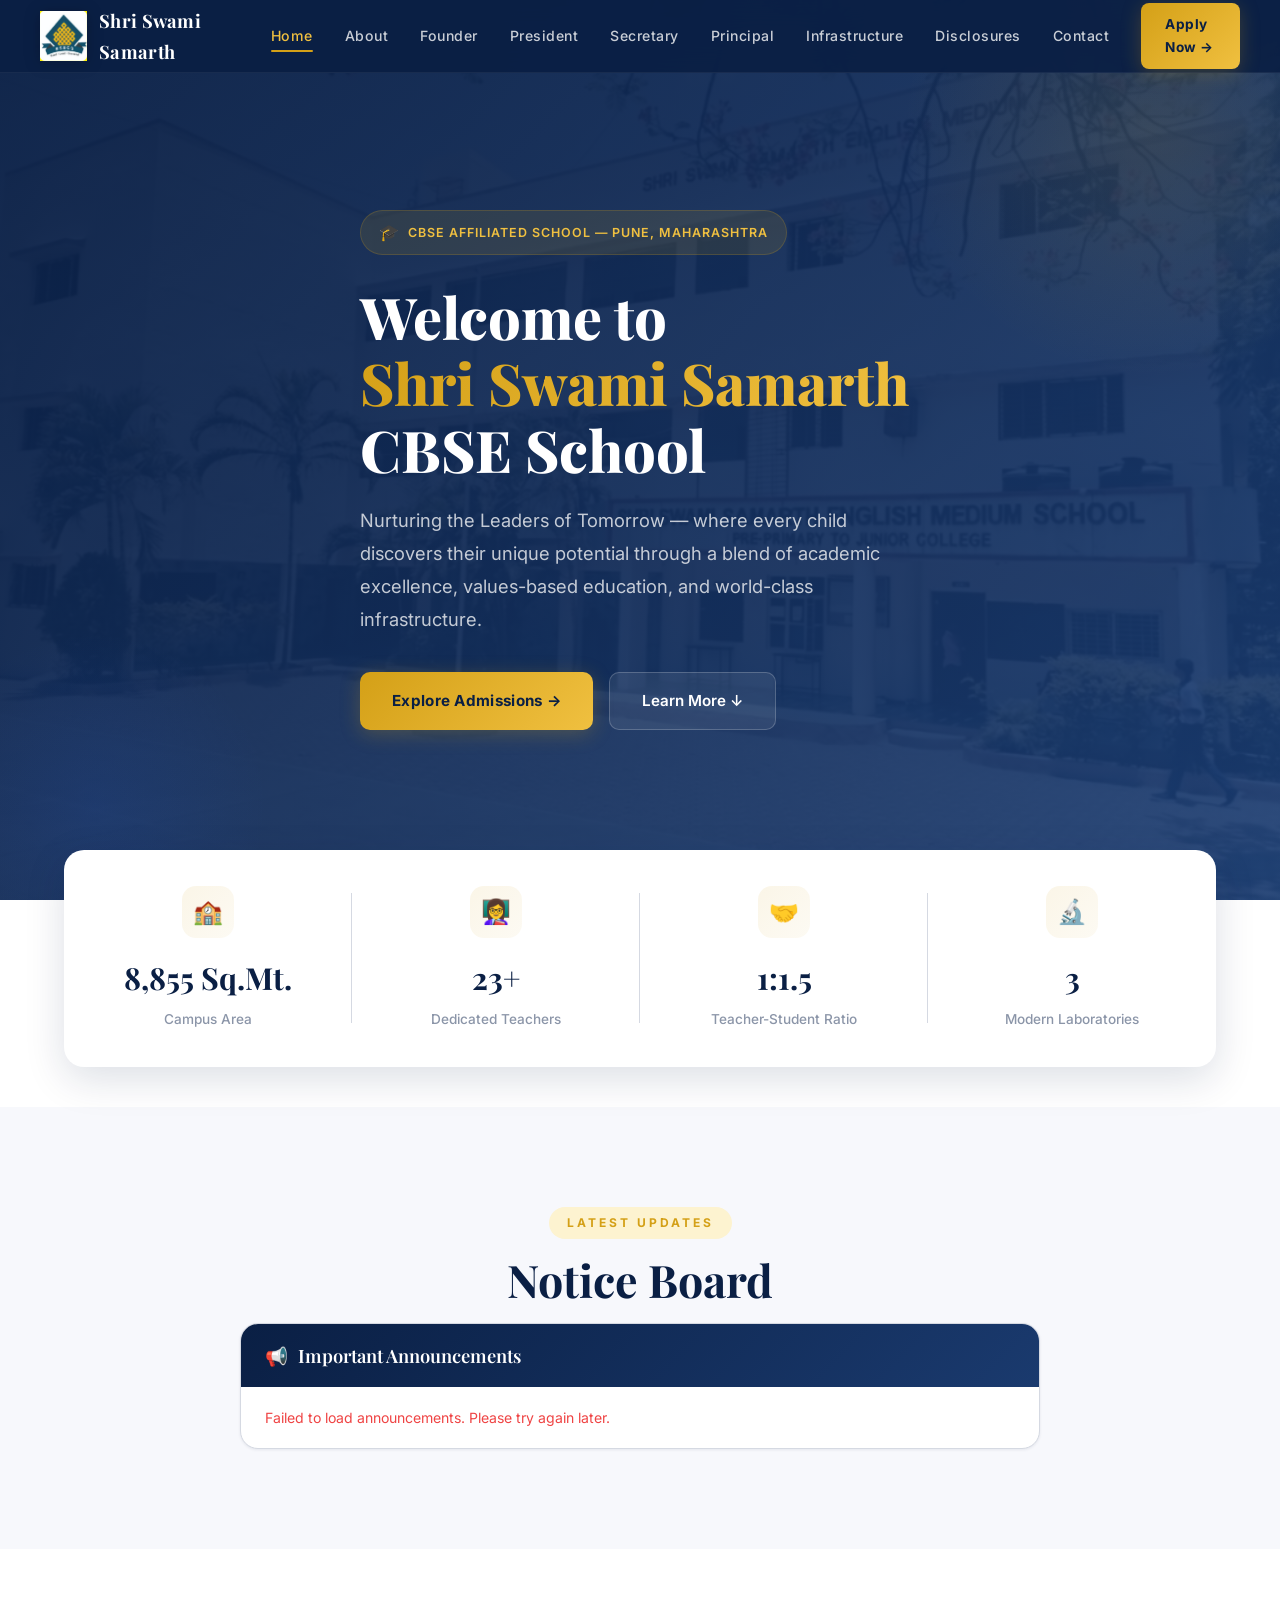
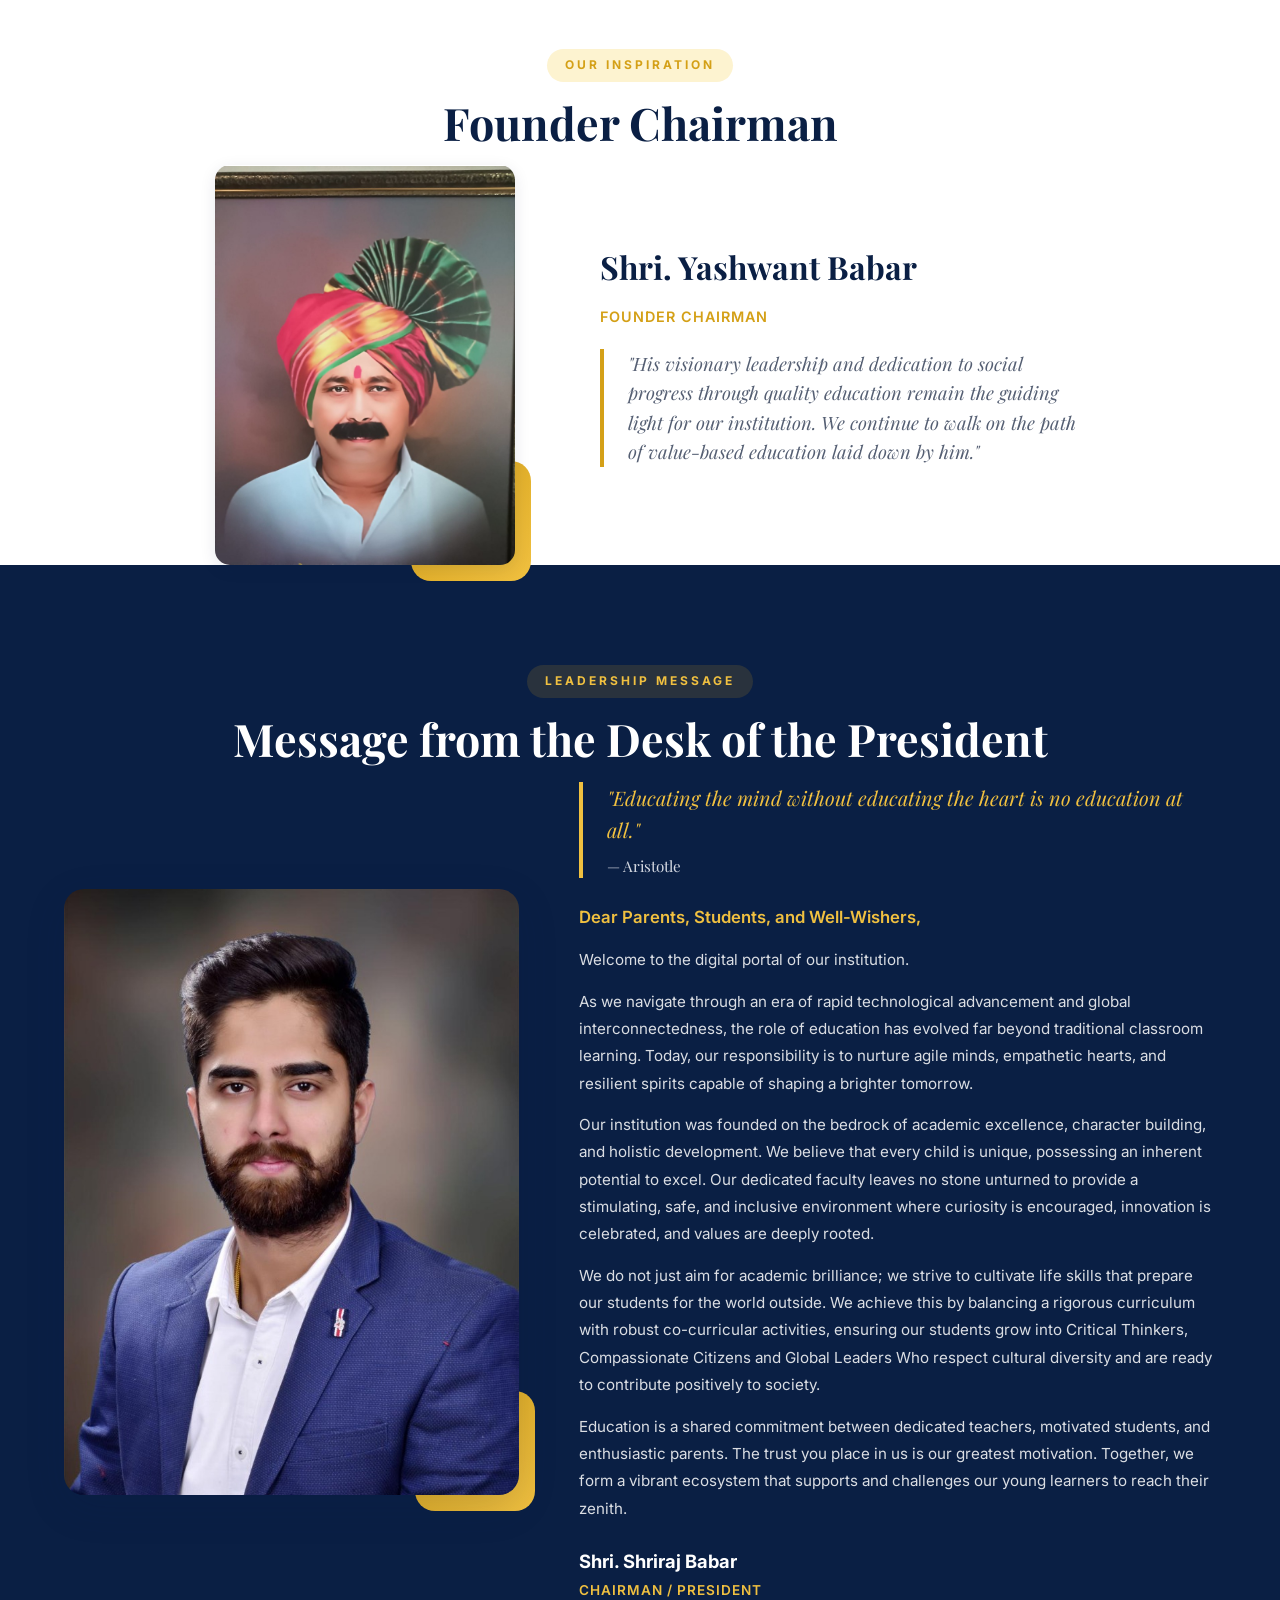
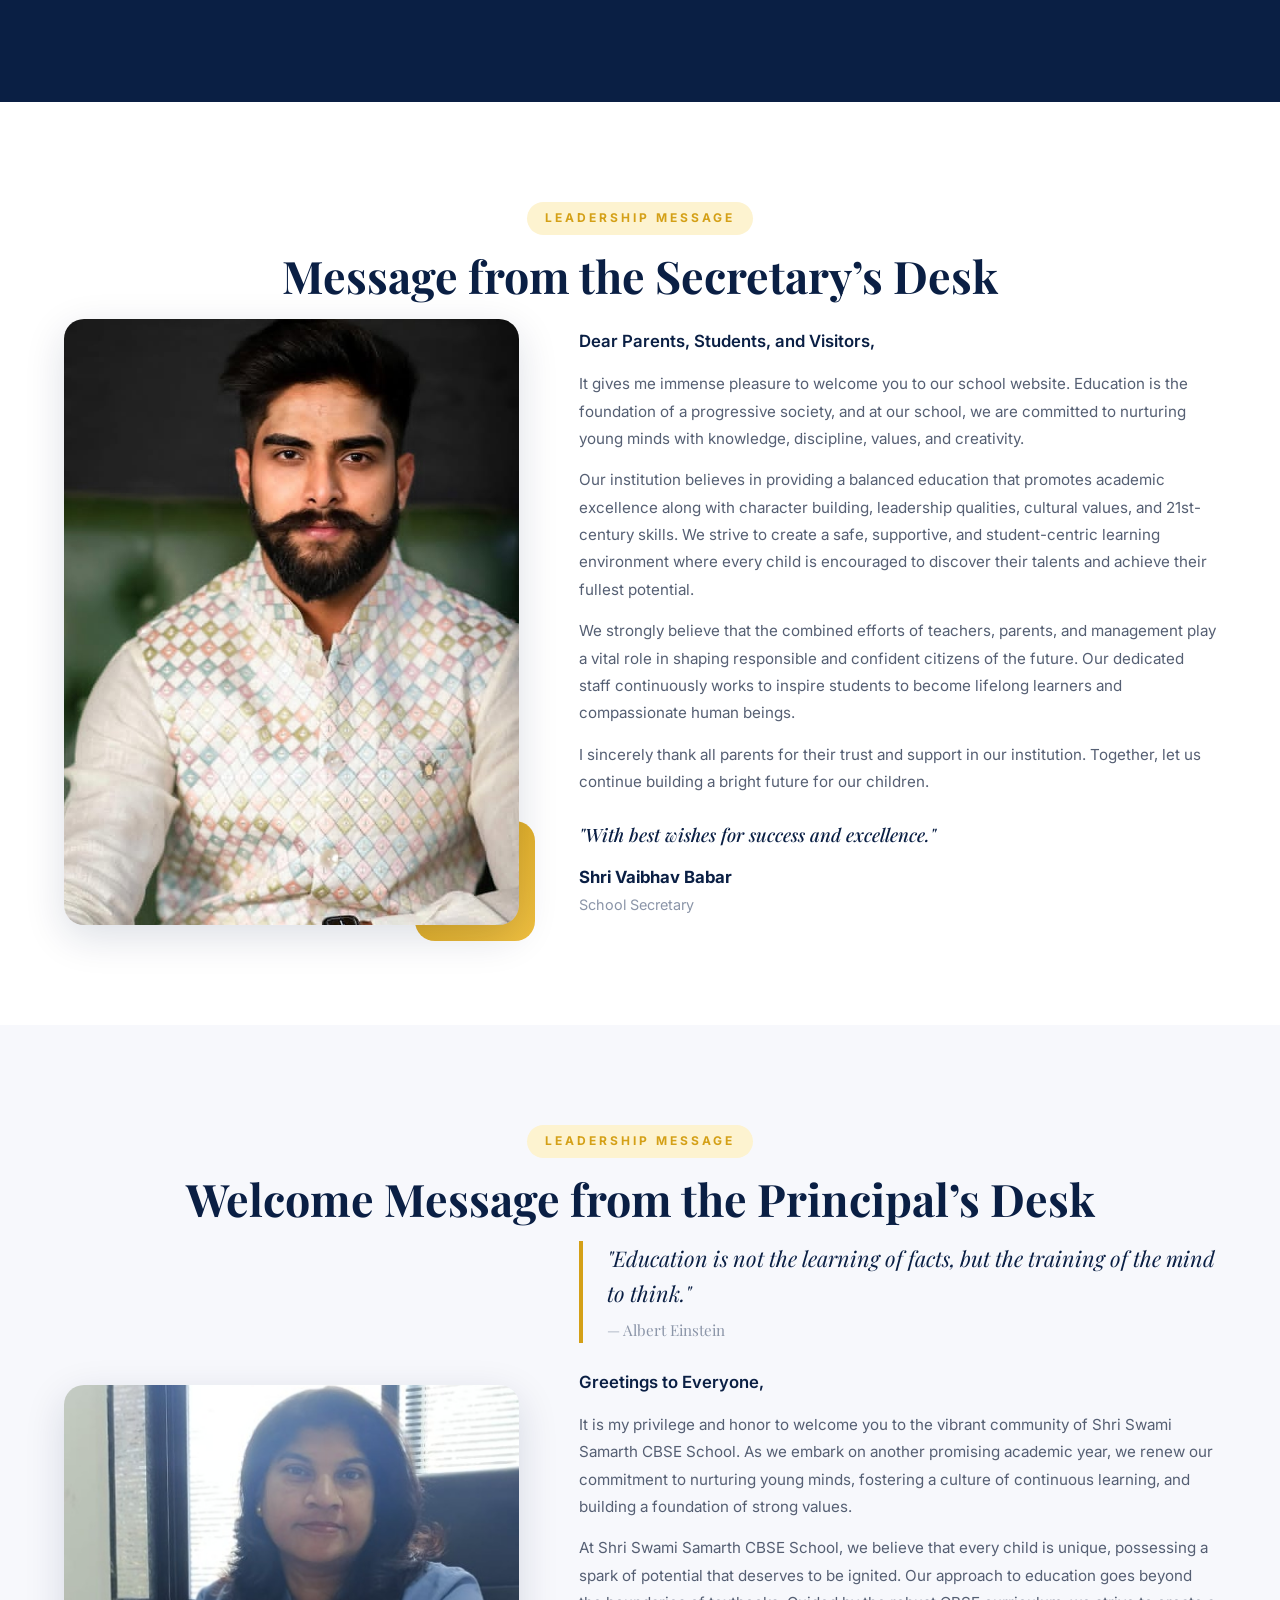
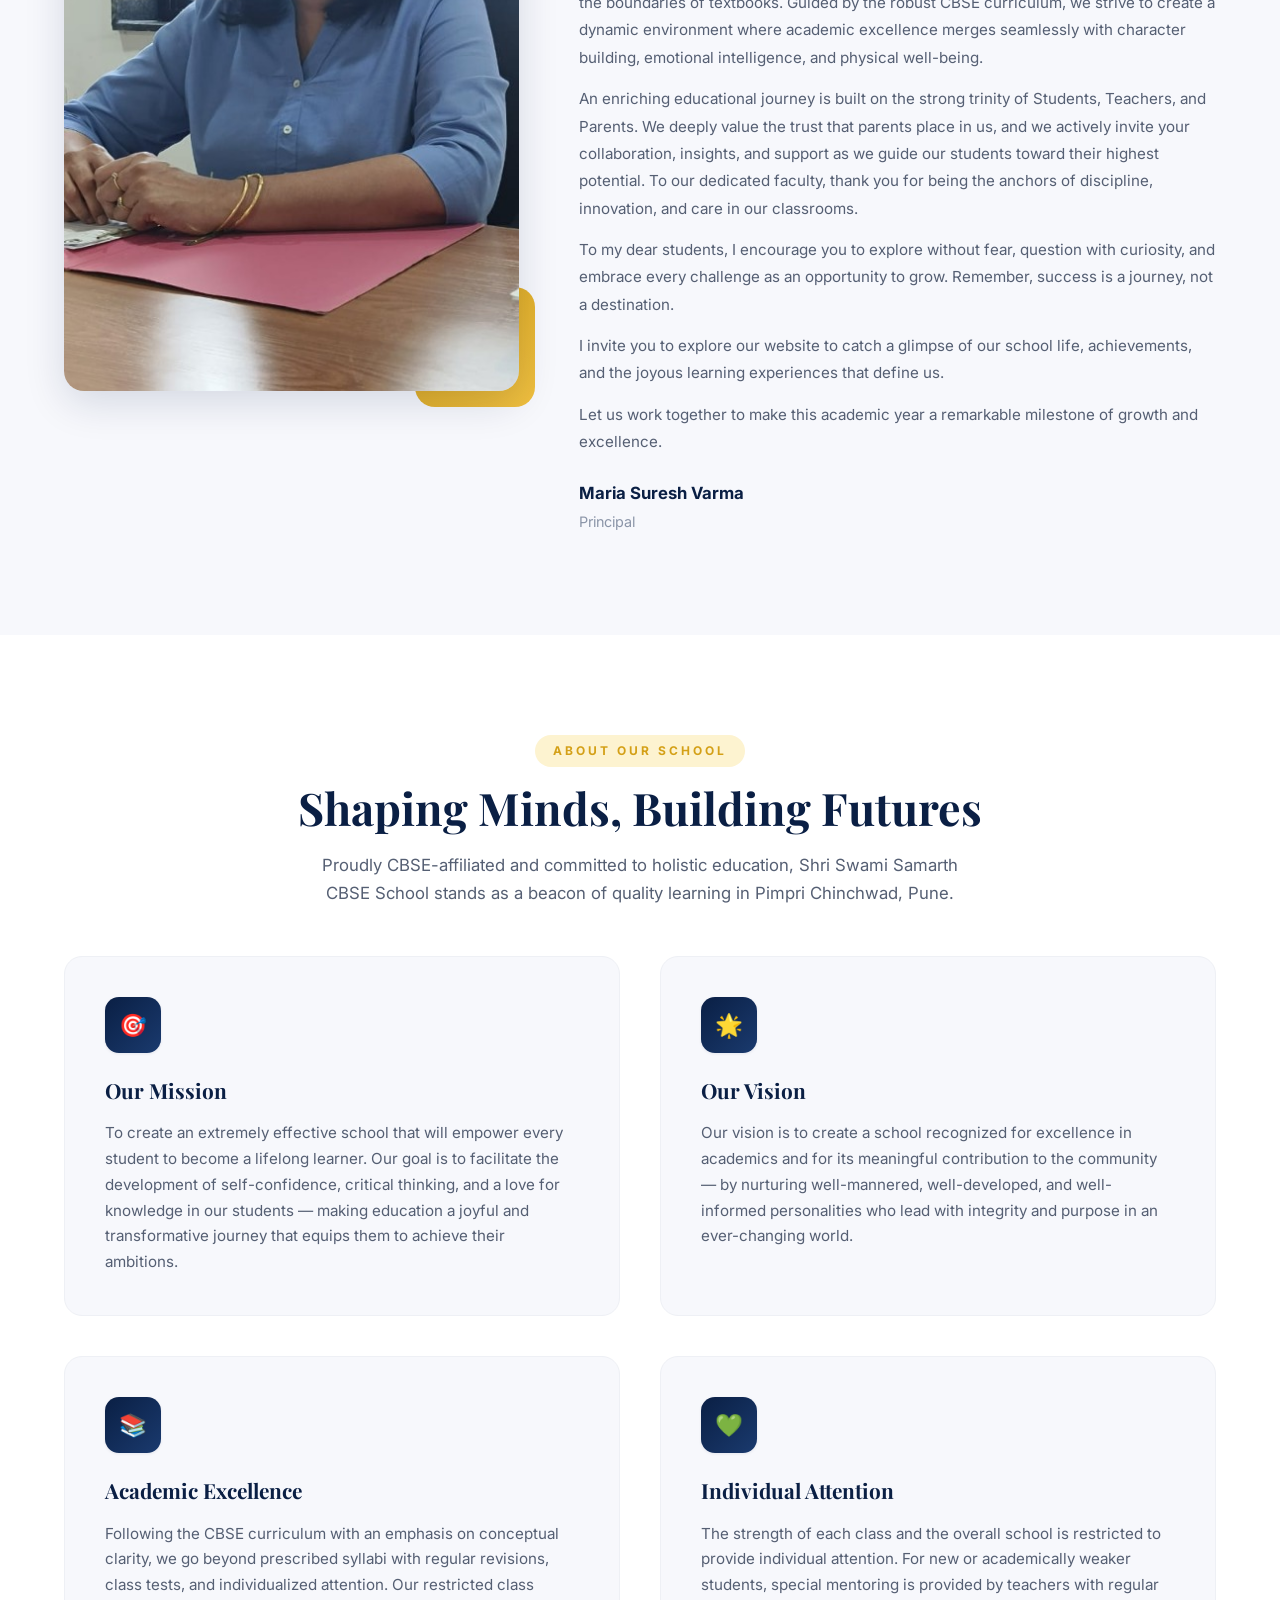
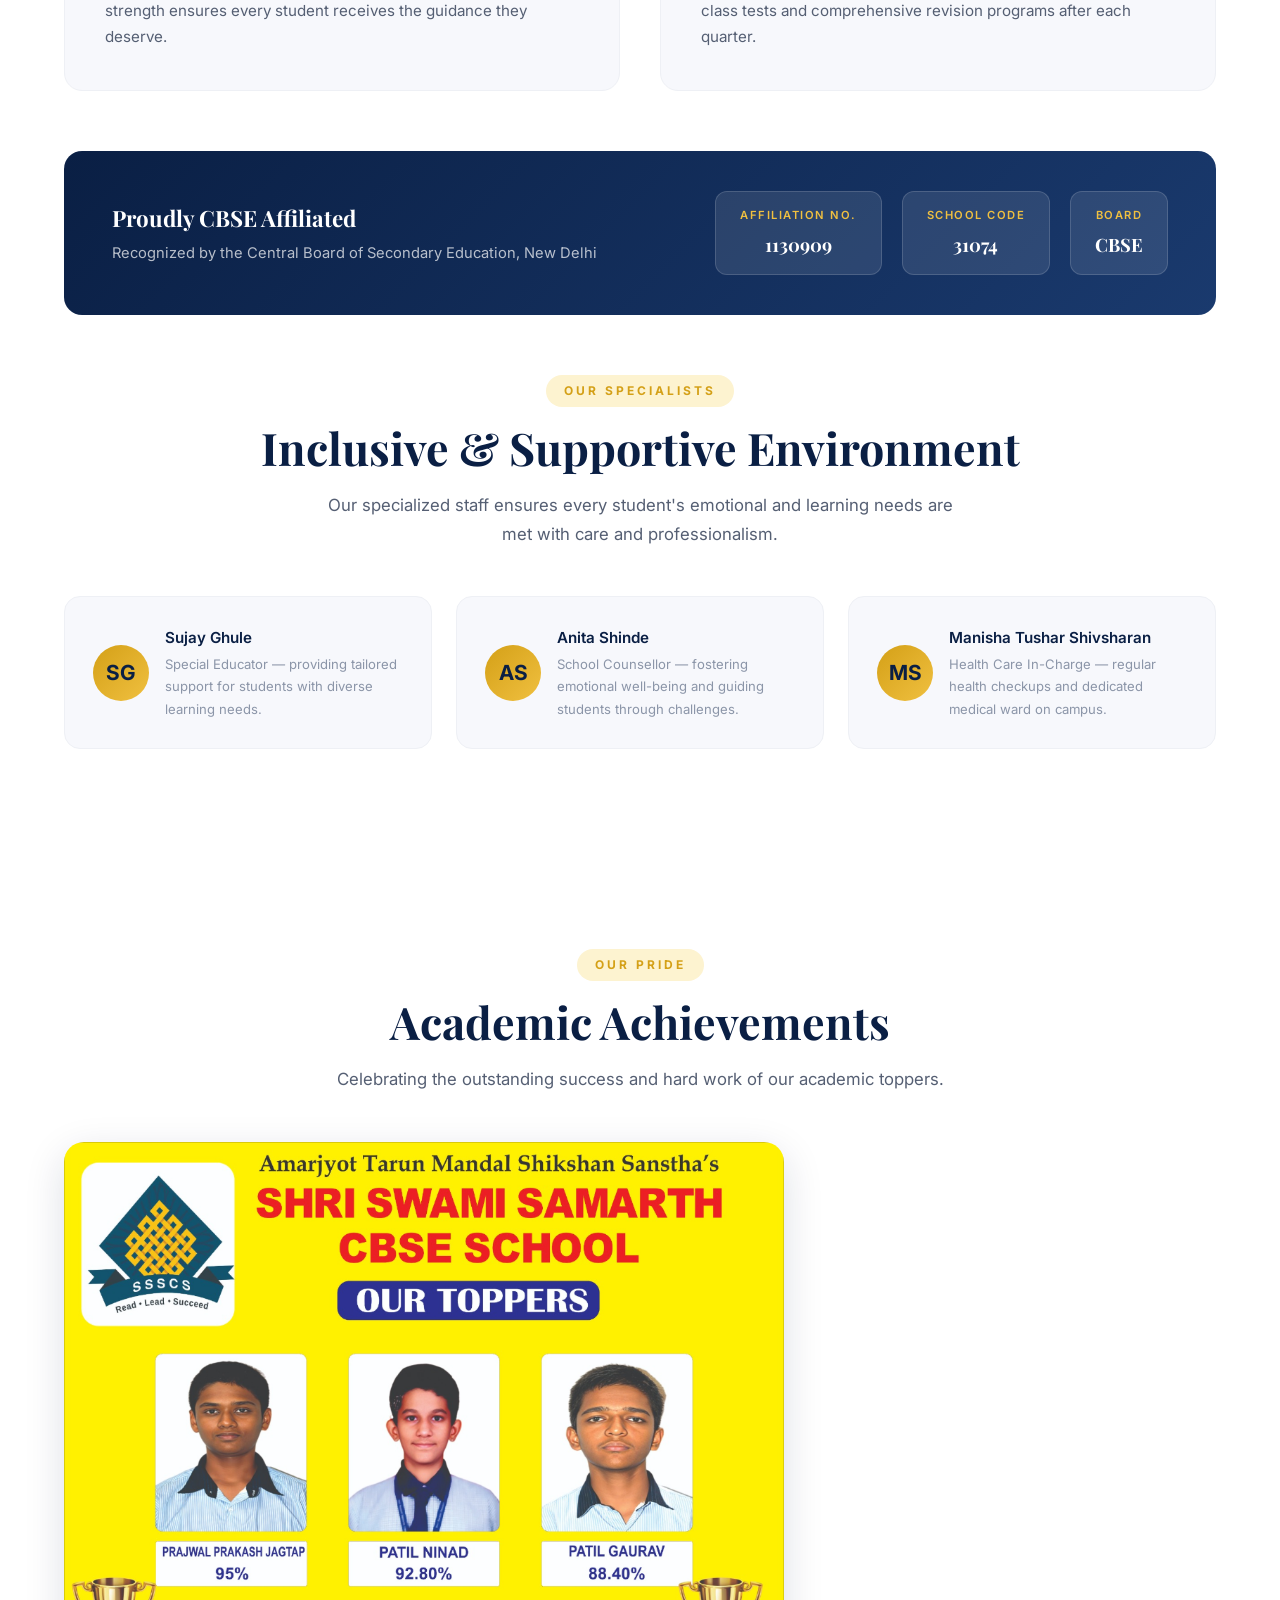
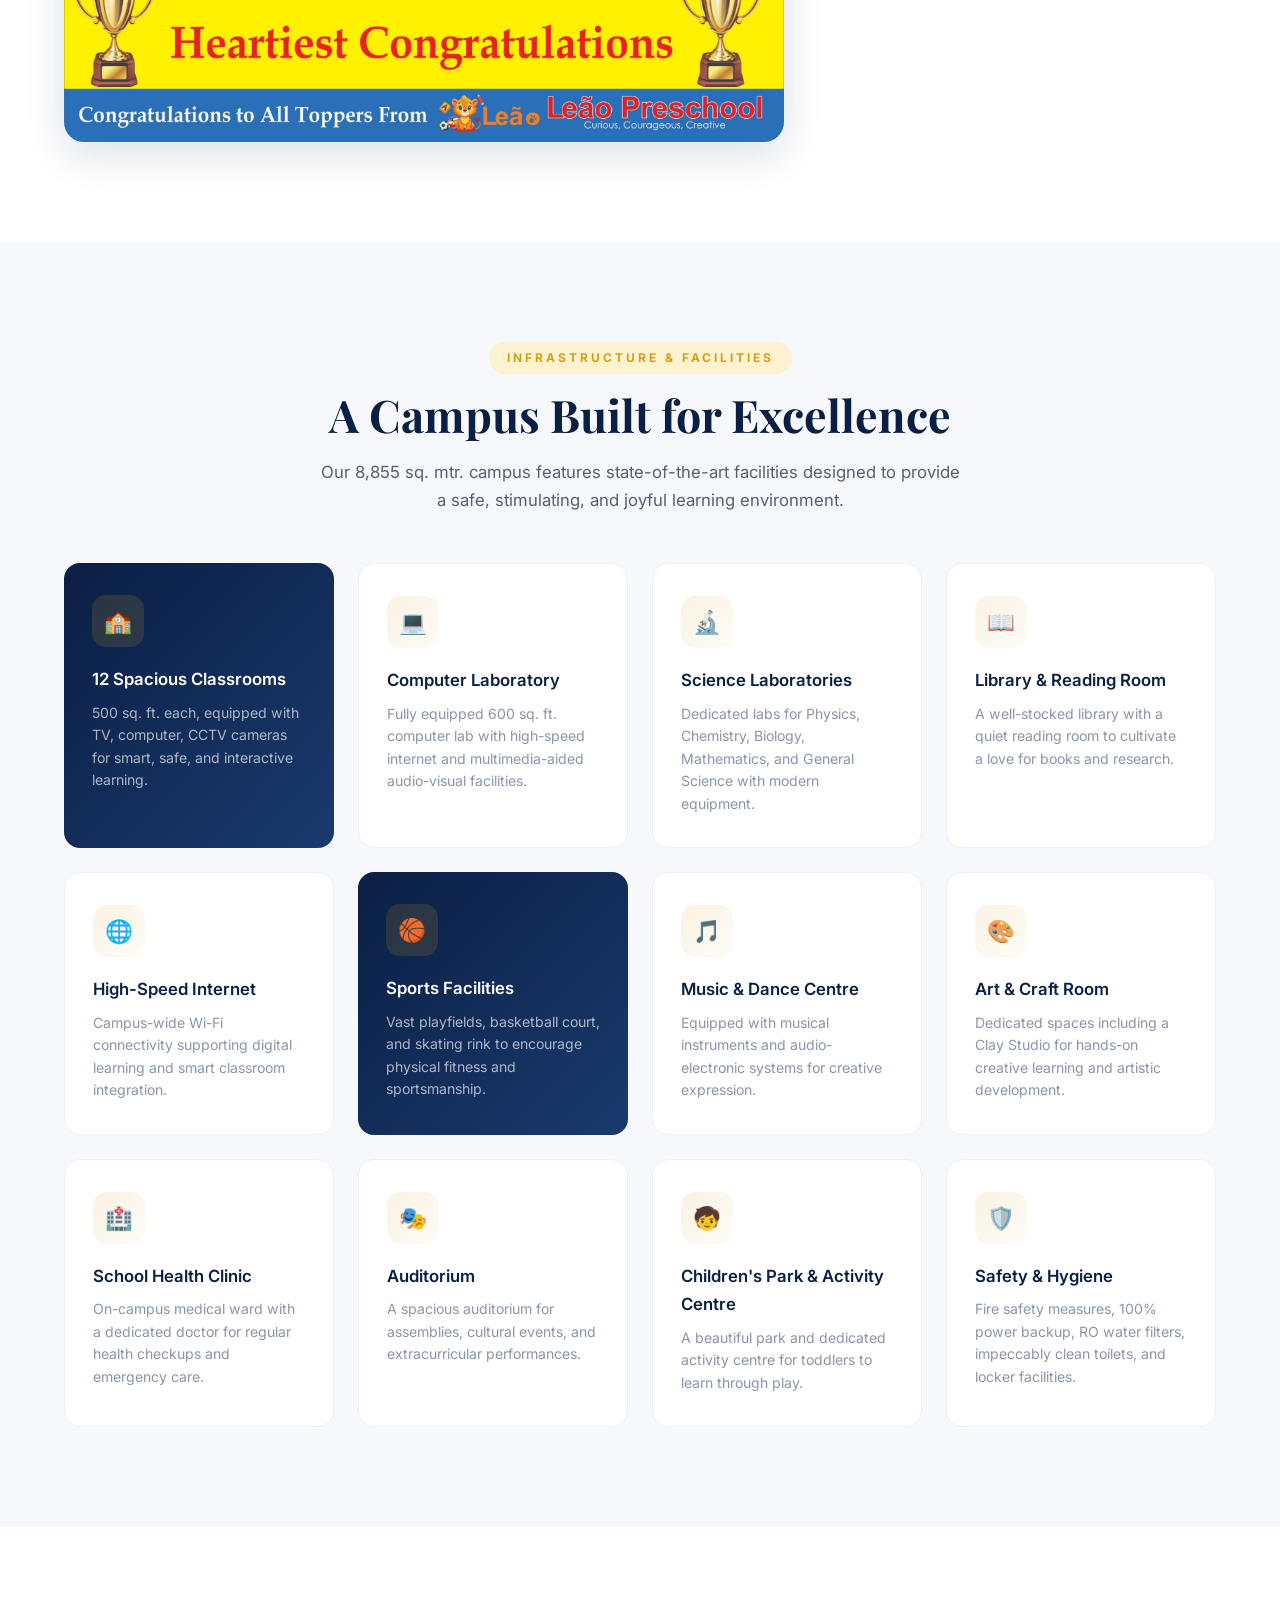
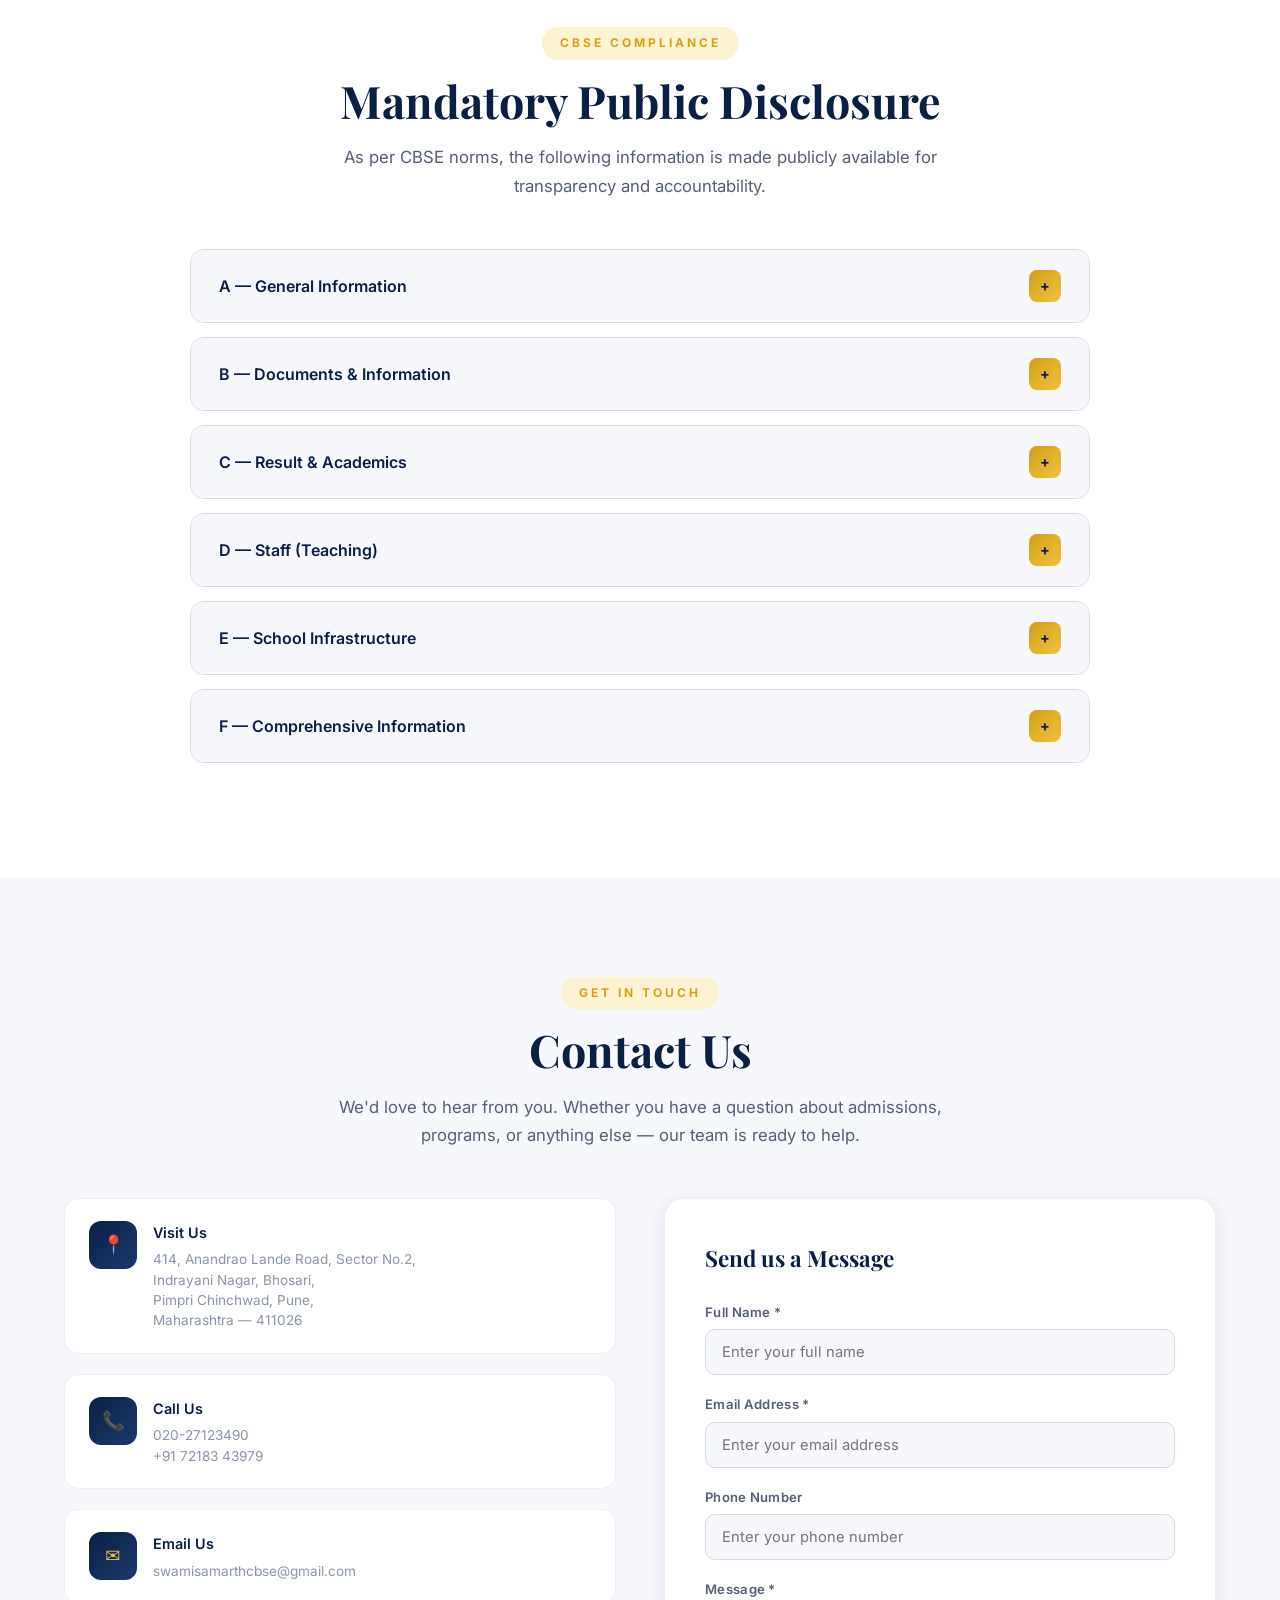
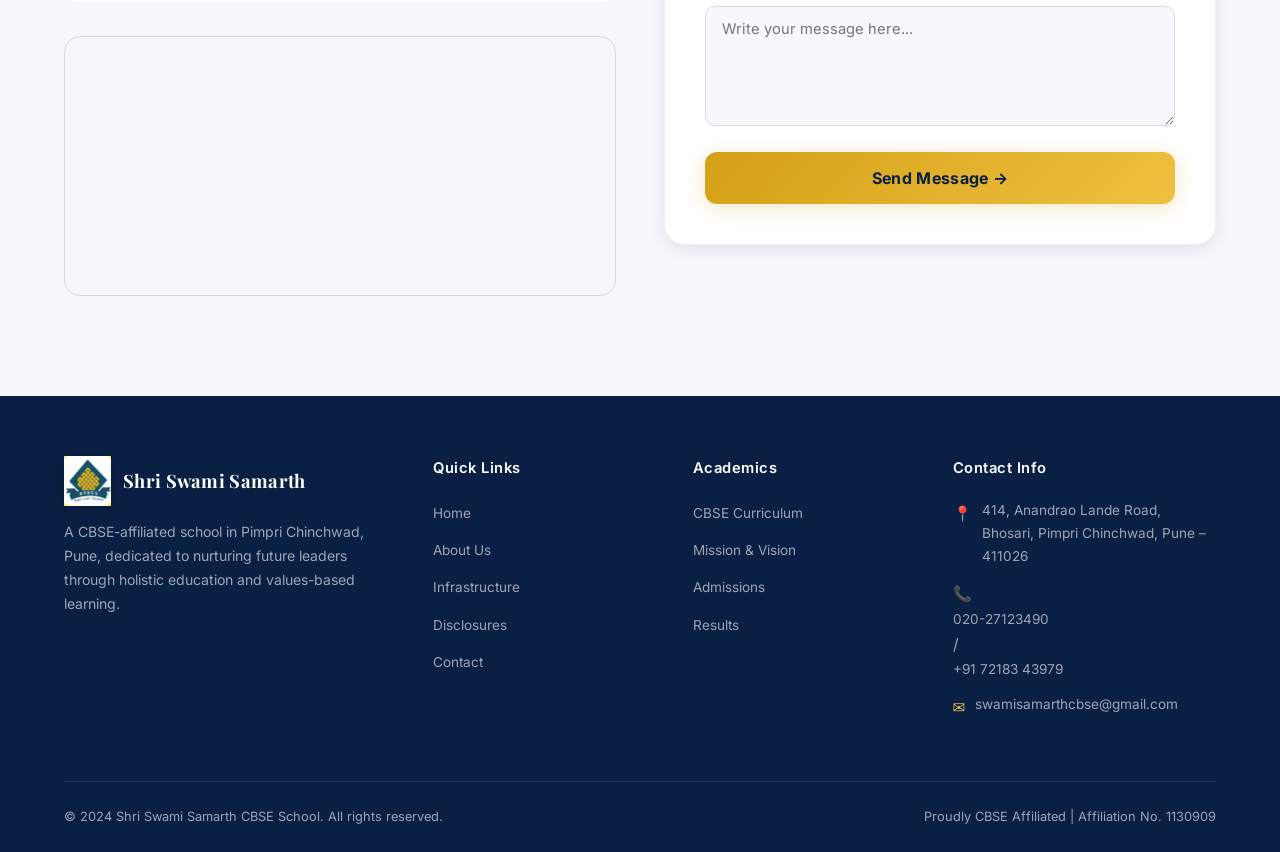
==== index.html @ 209a0c94 "Add School Secretary message with image of Shri Vaibhav Babar" ====
<!DOCTYPE html>
<html lang="en">

<head>
  <meta charset="UTF-8">
  <meta name="viewport" content="width=device-width, initial-scale=1.0">
  <title>Shri Swami Samarth CBSE School — Nurturing the Leaders of Tomorrow</title>
  <meta name="description"
    content="Shri Swami Samarth CBSE School, Bhosari, Pune — CBSE affiliated (1130909). A premier educational institution offering holistic learning with modern infrastructure, dedicated faculty, and a nurturing environment.">
  <link rel="stylesheet" href="styles.css">
  <link rel="icon"
    href="data:image/svg+xml,<svg xmlns='http://www.w3.org/2000/svg' viewBox='0 0 100 100'><text y='.9em' font-size='90'>🎓</text></svg>">
</head>

<body>

  <!-- ======================== NAVIGATION ======================== -->
  <nav class="navbar" id="navbar">
    <div class="nav-inner">
      <a href="#home" class="nav-logo">
        <img src="images/logo.png" alt="Shri Swami Samarth Logo" class="logo-img">
        <span>Shri Swami Samarth</span>
      </a>
      <div class="nav-links" id="navLinks">
        <a href="#home" class="active">Home</a>
        <a href="#about">About</a>
        <a href="#founder">Founder</a>
        <a href="#president">President</a>
        <a href="#secretary">Secretary</a>
        <a href="#principal">Principal</a>
        <a href="#infrastructure">Infrastructure</a>
        <a href="#disclosure">Disclosures</a>
        <a href="#contact">Contact</a>
        <a href="#contact" class="nav-cta">Apply Now →</a>
      </div>
      <div class="hamburger" id="hamburger">
        <span></span><span></span><span></span>
      </div>
    </div>
  </nav>

  <!-- ======================== HERO ======================== -->
  <section class="hero" id="home">
    <div class="hero-bg-image"></div>
    <div class="hero-overlay"></div>
    <div class="hero-shape-1"></div>
    <div class="hero-shape-2"></div>
    <div class="container hero-content">
      <div class="hero-badge">
        <span>🎓</span> CBSE Affiliated School — Pune, Maharashtra
      </div>
      <h1>
        Welcome to<br>
        <span class="highlight">Shri Swami Samarth</span><br>
        CBSE School
      </h1>
      <p>Nurturing the Leaders of Tomorrow — where every child discovers their unique potential through a blend of
        academic excellence, values-based education, and world-class infrastructure.</p>
      <div class="hero-btns">
        <a href="#contact" class="btn-primary">Explore Admissions →</a>
        <a href="#about" class="btn-outline">Learn More ↓</a>
      </div>
    </div>
  </section>

  <!-- ======================== STATS BAR ======================== -->
  <div class="stats-bar">
    <div class="container">
      <div class="stats-inner">
        <div class="stat-item">
          <div class="stat-icon">🏫</div>
          <div class="stat-number" data-count="8855" data-suffix=" Sq.Mt.">0</div>
          <div class="stat-label">Campus Area</div>
        </div>
        <div class="stat-item">
          <div class="stat-icon">👩‍🏫</div>
          <div class="stat-number" data-count="23" data-suffix="+">0</div>
          <div class="stat-label">Dedicated Teachers</div>
        </div>
        <div class="stat-item">
          <div class="stat-icon">🤝</div>
          <div class="stat-number" data-count="1" data-suffix=":1.5" data-prefix="">0</div>
          <div class="stat-label">Teacher-Student Ratio</div>
        </div>
        <div class="stat-item">
          <div class="stat-icon">🔬</div>
          <div class="stat-number" data-count="3" data-suffix="">0</div>
          <div class="stat-label">Modern Laboratories</div>
        </div>
      </div>
    </div>
  </div>

  <!-- ======================== ANNOUNCEMENTS ======================== -->
  <section class="announcements section-pad" id="announcements">
    <div class="container">
      <div class="text-center reveal">
        <span class="section-badge">Latest Updates</span>
        <h2 class="section-title">Notice Board</h2>
      </div>
      <div class="notice-board-container reveal">
        <div class="notice-board-header">
          <span class="pulse-icon">📢</span> Important Announcements
        </div>
        <div class="notice-board-body" id="notice-board-body">
          <div class="loading-notices">Fetching latest updates...</div>
          <!-- Notices will be injected here dynamically -->
        </div>
      </div>
    </div>
  </section>

  <!-- ======================== FOUNDER CHAIRMAN ======================== -->
  <section class="founder section-pad" id="founder" style="background: var(--white); padding-bottom: 0;">
    <div class="container">
      <div class="text-center reveal">
        <span class="section-badge">Our Inspiration</span>
        <h2 class="section-title">Founder Chairman</h2>
      </div>
      <div class="principal-grid" style="grid-template-columns: 1fr 1.4fr; align-items: center; max-width: 900px; margin: 0 auto;">
        <div class="principal-image-wrap reveal" style="max-width: 300px; margin: 0 auto;">
          <img src="images/founder.jpg" alt="Shri. Yashwant Babar, Founder Chairman" style="border-radius: 15px; box-shadow: var(--shadow-md); max-height: 400px; object-fit: contain;">
          <div class="principal-image-accent"></div>
        </div>
        <div class="principal-content reveal" style="text-align: left; display: flex; flex-direction: column; justify-content: center;">
          <h3 style="color: var(--navy); font-size: 2rem; font-family: var(--font-heading); margin-bottom: 10px;">Shri. Yashwant Babar</h3>
          <p style="color: var(--gold); font-weight: 600; text-transform: uppercase; font-size: 0.9rem; letter-spacing: 1px; margin-bottom: 20px;">Founder Chairman</p>
          <blockquote style="font-size: 1.15rem; color: var(--gray-600); border-left-color: var(--gold);">
            "His visionary leadership and dedication to social progress through quality education remain the guiding light for our institution. We continue to walk on the path of value-based education laid down by him."
          </blockquote>
        </div>
      </div>
    </div>
  </section>

  <!-- ======================== PRESIDENT'S MESSAGE ======================== -->
  <section class="president section-pad" id="president">
    <div class="container">
      <div class="text-center reveal">
        <span class="section-badge">Leadership Message</span>
        <h2 class="section-title">Message from the Desk of the President</h2>
      </div>
      <div class="principal-grid">
        <div class="principal-image-wrap reveal">
          <img src="images/chairman.jpg" alt="Shri. Shriraj Babar, President">
          <div class="principal-image-accent"></div>
        </div>
        <div class="president-content reveal">
          <blockquote>
            "Educating the mind without educating the heart is no education at all."
            <span>— Aristotle</span>
          </blockquote>
          <div class="president-text">
            <p class="salutation">Dear Parents, Students, and Well-Wishers,</p>
            <p>Welcome to the digital portal of our institution.</p>
            <p>As we navigate through an era of rapid technological advancement and global interconnectedness, the role of education has evolved far beyond traditional classroom learning. Today, our responsibility is to nurture agile minds, empathetic hearts, and resilient spirits capable of shaping a brighter tomorrow.</p>
            <p>Our institution was founded on the bedrock of academic excellence, character building, and holistic development. We believe that every child is unique, possessing an inherent potential to excel. Our dedicated faculty leaves no stone unturned to provide a stimulating, safe, and inclusive environment where curiosity is encouraged, innovation is celebrated, and values are deeply rooted.</p>
            <p>We do not just aim for academic brilliance; we strive to cultivate life skills that prepare our students for the world outside. We achieve this by balancing a rigorous curriculum with robust co-curricular activities, ensuring our students grow into Critical Thinkers, Compassionate Citizens and Global Leaders Who respect cultural diversity and are ready to contribute positively to society.</p>
            <p>Education is a shared commitment between dedicated teachers, motivated students, and enthusiastic parents. The trust you place in us is our greatest motivation. Together, we form a vibrant ecosystem that supports and challenges our young learners to reach their zenith.</p>
          </div>
          <p class="name">Shri. Shriraj Babar</p>
          <p class="title">Chairman / President</p>
        </div>
      </div>
    </div>
  </section>

  <!-- ======================== SECRETARY'S MESSAGE ======================== -->
  <section class="principal section-pad" id="secretary" style="background: var(--white);">
    <div class="container">
      <div class="text-center reveal">
        <span class="section-badge">Leadership Message</span>
        <h2 class="section-title">Message from the Secretary’s Desk</h2>
      </div>
      <div class="principal-grid">
        <div class="principal-image-wrap reveal">
          <img src="images/secretary.png" alt="Shri Vaibhav Babar, School Secretary">
          <div class="principal-image-accent"></div>
        </div>
        <div class="principal-content reveal">
          <div class="principal-text">
            <p class="salutation">Dear Parents, Students, and Visitors,</p>
            <p>It gives me immense pleasure to welcome you to our school website. Education is the foundation of a progressive society, and at our school, we are committed to nurturing young minds with knowledge, discipline, values, and creativity.</p>
            <p>Our institution believes in providing a balanced education that promotes academic excellence along with character building, leadership qualities, cultural values, and 21st-century skills. We strive to create a safe, supportive, and student-centric learning environment where every child is encouraged to discover their talents and achieve their fullest potential.</p>
            <p>We strongly believe that the combined efforts of teachers, parents, and management play a vital role in shaping responsible and confident citizens of the future. Our dedicated staff continuously works to inspire students to become lifelong learners and compassionate human beings.</p>
            <p>I sincerely thank all parents for their trust and support in our institution. Together, let us continue building a bright future for our children.</p>
          </div>
          <p style="font-family: var(--font-heading); font-size: 1.15rem; font-style: italic; color: var(--navy); margin-bottom: 12px; font-weight: 500;">"With best wishes for success and excellence."</p>
          <p class="name">Shri Vaibhav Babar</p>
          <p class="title">School Secretary</p>
        </div>
      </div>
    </div>
  </section>

  <!-- ======================== PRINCIPAL'S MESSAGE ======================== -->
  <section class="principal section-pad" id="principal">
    <div class="container">
      <div class="text-center reveal">
        <span class="section-badge">Leadership Message</span>
        <h2 class="section-title">Welcome Message from the Principal’s Desk</h2>
      </div>
      <div class="principal-grid">
        <div class="principal-image-wrap reveal">
          <img src="images/principal.jpg" alt="Maria Suresh Varma, Principal">
          <div class="principal-image-accent"></div>
        </div>
        <div class="principal-content reveal">
          <blockquote>
            "Education is not the learning of facts, but the training of the mind to think."
            <span>— Albert Einstein</span>
          </blockquote>
          <div class="principal-text">
            <p class="salutation">Greetings to Everyone,</p>
            <p>It is my privilege and honor to welcome you to the vibrant community of Shri Swami Samarth CBSE School. As we embark on another promising academic year, we renew our commitment to nurturing young minds, fostering a culture of continuous learning, and building a foundation of strong values.</p>
            <p>At Shri Swami Samarth CBSE School, we believe that every child is unique, possessing a spark of potential that deserves to be ignited. Our approach to education goes beyond the boundaries of textbooks. Guided by the robust CBSE curriculum, we strive to create a dynamic environment where academic excellence merges seamlessly with character building, emotional intelligence, and physical well-being.</p>
            <p>An enriching educational journey is built on the strong trinity of Students, Teachers, and Parents. We deeply value the trust that parents place in us, and we actively invite your collaboration, insights, and support as we guide our students toward their highest potential. To our dedicated faculty, thank you for being the anchors of discipline, innovation, and care in our classrooms.</p>
            <p>To my dear students, I encourage you to explore without fear, question with curiosity, and embrace every challenge as an opportunity to grow. Remember, success is a journey, not a destination.</p>
            <p>I invite you to explore our website to catch a glimpse of our school life, achievements, and the joyous learning experiences that define us.</p>
            <p>Let us work together to make this academic year a remarkable milestone of growth and excellence.</p>
          </div>
          <p class="name">Maria Suresh Varma</p>
          <p class="title">Principal</p>
        </div>
      </div>
    </div>
  </section>

  <!-- ======================== ABOUT / ACADEMICS ======================== -->
  <section class="about section-pad" id="about">
    <div class="container">
      <div class="text-center reveal">
        <span class="section-badge">About Our School</span>
        <h2 class="section-title">Shaping Minds, Building Futures</h2>
        <p class="section-subtitle">Proudly CBSE-affiliated and committed to holistic education, Shri Swami Samarth CBSE
          School stands as a beacon of quality learning in Pimpri Chinchwad, Pune.</p>
      </div>

      <!-- Mission / Vision Cards -->
      <div class="about-grid">
        <div class="about-card reveal">
          <div class="about-card-icon">🎯</div>
          <h3>Our Mission</h3>
          <p>To create an extremely effective school that will empower every student to become a lifelong learner. Our
            goal is to facilitate the development of self-confidence, critical thinking, and a love for knowledge in our
            students — making education a joyful and transformative journey that equips them to achieve their ambitions.
          </p>
        </div>
        <div class="about-card reveal">
          <div class="about-card-icon">🌟</div>
          <h3>Our Vision</h3>
          <p>Our vision is to create a school recognized for excellence in academics and for its meaningful contribution
            to the community — by nurturing well-mannered, well-developed, and well-informed personalities who lead with
            integrity and purpose in an ever-changing world.</p>
        </div>
        <div class="about-card reveal">
          <div class="about-card-icon">📚</div>
          <h3>Academic Excellence</h3>
          <p>Following the CBSE curriculum with an emphasis on conceptual clarity, we go beyond prescribed syllabi with
            regular revisions, class tests, and individualized attention. Our restricted class strength ensures every
            student receives the guidance they deserve.</p>
        </div>
        <div class="about-card reveal">
          <div class="about-card-icon">💚</div>
          <h3>Individual Attention</h3>
          <p>The strength of each class and the overall school is restricted to provide individual attention. For new or
            academically weaker students, special mentoring is provided by teachers with regular class tests and
            comprehensive revision programs after each quarter.</p>
        </div>
      </div>

      <!-- CBSE Affiliation Strip -->
      <div class="affiliation-strip reveal">
        <div>
          <h3>Proudly CBSE Affiliated</h3>
          <p>Recognized by the Central Board of Secondary Education, New Delhi</p>
        </div>
        <div class="affiliation-badges">
          <div class="aff-badge">
            <div class="label">Affiliation No.</div>
            <div class="value">1130909</div>
          </div>
          <div class="aff-badge">
            <div class="label">School Code</div>
            <div class="value">31074</div>
          </div>
          <div class="aff-badge">
            <div class="label">Board</div>
            <div class="value">CBSE</div>
          </div>
        </div>
      </div>

      <!-- Specialized Staff -->
      <div class="staff-section reveal">
        <div class="text-center">
          <span class="section-badge">Our Specialists</span>
          <h2 class="section-title">Inclusive & Supportive Environment</h2>
          <p class="section-subtitle">Our specialized staff ensures every student's emotional and learning needs are met
            with care and professionalism.</p>
        </div>
        <div class="staff-cards">
          <div class="staff-card">
            <div class="staff-avatar">SG</div>
            <div class="staff-info">
              <h4>Sujay Ghule</h4>
              <p>Special Educator — providing tailored support for students with diverse learning needs.</p>
            </div>
          </div>
          <div class="staff-card">
            <div class="staff-avatar">AS</div>
            <div class="staff-info">
              <h4>Anita Shinde</h4>
              <p>School Counsellor — fostering emotional well-being and guiding students through challenges.</p>
            </div>
          </div>
          <div class="staff-card">
            <div class="staff-avatar">MS</div>
            <div class="staff-info">
              <h4>Manisha Tushar Shivsharan</h4>
              <p>Health Care In-Charge — regular health checkups and dedicated medical ward on campus.</p>
            </div>
          </div>
        </div>
      </div>
    </div>
  </section>

  <!-- ======================== ACADEMIC ACHIEVEMENTS ======================== -->
  <section class="achievements section-pad" id="achievements">
    <div class="container">
      <div class="text-center reveal">
        <span class="section-badge">Our Pride</span>
        <h2 class="section-title">Academic Achievements</h2>
        <p class="section-subtitle">Celebrating the outstanding success and hard work of our academic toppers.</p>
      </div>
      <div class="achievements-image reveal text-center" style="margin-top: 30px;">
        <img src="images/toppers.png" alt="Our Toppers - Academic Achievements" style="max-width: 100%; max-height: 600px; border-radius: 20px; box-shadow: var(--shadow-lg);">
      </div>
    </div>
  </section>

  <!-- ======================== INFRASTRUCTURE ======================== -->
  <section class="infrastructure section-pad" id="infrastructure">
    <div class="container">
      <div class="text-center reveal">
        <span class="section-badge">Infrastructure & Facilities</span>
        <h2 class="section-title">A Campus Built for Excellence</h2>
        <p class="section-subtitle">Our 8,855 sq. mtr. campus features state-of-the-art facilities designed to provide a
          safe, stimulating, and joyful learning environment.</p>
      </div>
      <div class="facilities-grid">
        <div class="facility-card highlight-card reveal">
          <div class="facility-icon">🏫</div>
          <h3>12 Spacious Classrooms</h3>
          <p>500 sq. ft. each, equipped with TV, computer, CCTV cameras for smart, safe, and interactive learning.</p>
        </div>
        <div class="facility-card reveal">
          <div class="facility-icon">💻</div>
          <h3>Computer Laboratory</h3>
          <p>Fully equipped 600 sq. ft. computer lab with high-speed internet and multimedia-aided audio-visual
            facilities.</p>
        </div>
        <div class="facility-card reveal">
          <div class="facility-icon">🔬</div>
          <h3>Science Laboratories</h3>
          <p>Dedicated labs for Physics, Chemistry, Biology, Mathematics, and General Science with modern equipment.</p>
        </div>
        <div class="facility-card reveal">
          <div class="facility-icon">📖</div>
          <h3>Library & Reading Room</h3>
          <p>A well-stocked library with a quiet reading room to cultivate a love for books and research.</p>
        </div>
        <div class="facility-card reveal">
          <div class="facility-icon">🌐</div>
          <h3>High-Speed Internet</h3>
          <p>Campus-wide Wi-Fi connectivity supporting digital learning and smart classroom integration.</p>
        </div>
        <div class="facility-card highlight-card reveal">
          <div class="facility-icon">🏀</div>
          <h3>Sports Facilities</h3>
          <p>Vast playfields, basketball court, and skating rink to encourage physical fitness and sportsmanship.</p>
        </div>
        <div class="facility-card reveal">
          <div class="facility-icon">🎵</div>
          <h3>Music & Dance Centre</h3>
          <p>Equipped with musical instruments and audio-electronic systems for creative expression.</p>
        </div>
        <div class="facility-card reveal">
          <div class="facility-icon">🎨</div>
          <h3>Art & Craft Room</h3>
          <p>Dedicated spaces including a Clay Studio for hands-on creative learning and artistic development.</p>
        </div>
        <div class="facility-card reveal">
          <div class="facility-icon">🏥</div>
          <h3>School Health Clinic</h3>
          <p>On-campus medical ward with a dedicated doctor for regular health checkups and emergency care.</p>
        </div>
        <div class="facility-card reveal">
          <div class="facility-icon">🎭</div>
          <h3>Auditorium</h3>
          <p>A spacious auditorium for assemblies, cultural events, and extracurricular performances.</p>
        </div>
        <div class="facility-card reveal">
          <div class="facility-icon">🧒</div>
          <h3>Children's Park & Activity Centre</h3>
          <p>A beautiful park and dedicated activity centre for toddlers to learn through play.</p>
        </div>
        <div class="facility-card reveal">
          <div class="facility-icon">🛡️</div>
          <h3>Safety & Hygiene</h3>
          <p>Fire safety measures, 100% power backup, RO water filters, impeccably clean toilets, and locker facilities.
          </p>
        </div>
      </div>
    </div>
  </section>

  <!-- ======================== MANDATORY PUBLIC DISCLOSURE ======================== -->
  <section class="disclosure section-pad" id="disclosure">
    <div class="container">
      <div class="text-center reveal">
        <span class="section-badge">CBSE Compliance</span>
        <h2 class="section-title">Mandatory Public Disclosure</h2>
        <p class="section-subtitle">As per CBSE norms, the following information is made publicly available for
          transparency and accountability.</p>
      </div>
      <div class="accordion reveal">

        <!-- A: General Information -->
        <div class="accordion-item">
          <button class="accordion-header">
            <span>A — General Information</span>
            <span class="icon">+</span>
          </button>
          <div class="accordion-body">
            <div class="accordion-body-inner">
              <table class="disclosure-table">
                <thead>
                  <tr>
                    <th>Particular</th>
                    <th>Details</th>
                  </tr>
                </thead>
                <tbody>
                  <tr>
                    <td>Name of School</td>
                    <td>Shri Swami Samarth CBSE School</td>
                  </tr>
                  <tr>
                    <td>Affiliation No.</td>
                    <td>1130909</td>
                  </tr>
                  <tr>
                    <td>School Code</td>
                    <td>31074</td>
                  </tr>
                  <tr>
                    <td>Address</td>
                    <td>414, Anandrao Lande Road, Sector No.2, Indrayani Nagar, Bhosari, Pimpri Chinchwad, Pune,
                      Maharashtra – 411026</td>
                  </tr>
                  <tr>
                    <td>Principal</td>
                    <td>Maria Suresh Varma (B.Com, B.Ed, M.A(Education), TTC. ECE, PGDSLM)</td>
                  </tr>
                  <tr>
                    <td>Phone</td>
                    <td>020-27123490 / +91 72183 43979</td>
                  </tr>
                  <tr>
                    <td>Email</td>
                    <td>swamisamarthcbse@gmail.com</td>
                  </tr>
                </tbody>
              </table>
            </div>
          </div>
        </div>

        <!-- B: Documents & Information -->
        <div class="accordion-item">
          <button class="accordion-header">
            <span>B — Documents & Information</span>
            <span class="icon">+</span>
          </button>
          <div class="accordion-body">
            <div class="accordion-body-inner">
              <table class="disclosure-table">
                <thead>
                  <tr>
                    <th style="width: 80px;">SL No.</th>
                    <th>DOCUMENTS/INFORMATION</th>
                    <th>UPLOADED DOCUMENTS</th>
                  </tr>
                </thead>
                <tbody>
                  <tr>
                    <td>1</td>
                    <td>COPIES OF AFFILIATION / UPGRADATION LETTER AND RECENT EXTENSION OF AFFILIATION, IFANY</td>
                    <td><a href="documents/affiliation.pdf" target="_blank" class="doc-link"><span style="color: red; font-weight: bold; margin-right: 5px;">PDF</span> Click Here</a></td>
                  </tr>
                  <tr>
                    <td>2</td>
                    <td>COPIES OF SOCIETIES / TRUST / COMPANY REGISTRATION / RENEWAL CERTIFICATE, AS APPLICABLE</td>
                    <td><a href="documents/certificate of registration.pdf" target="_blank" class="doc-link"><span style="color: red; font-weight: bold; margin-right: 5px;">PDF</span> Click Here</a></td>
                  </tr>
                  <tr>
                    <td>3</td>
                    <td>COPY OF NO OBJECTION CERTIFICATE (NOC) ISSUED, IF APPLICABLE, BY THE STATE GOVT./UT</td>
                    <td><a href="documents/noc.pdf" target="_blank" class="doc-link"><span style="color: red; font-weight: bold; margin-right: 5px;">PDF</span> Click Here</a></td>
                  </tr>
                  <tr>
                    <td>4</td>
                    <td>COPIES OF RECOGNITION CERTIFICATE UNDER RTE ACT, 2009, AND IT'S RENEWAL IF APPLICABLE</td>
                    <td><a href="documents/school recognition.pdf" target="_blank" class="doc-link"><span style="color: red; font-weight: bold; margin-right: 5px;">PDF</span> Click Here</a></td>
                  </tr>
                  <tr>
                    <td>5</td>
                    <td>COPY OF VALID BUILDING SAFETY CERTIFICATE AS PER THE NATIONAL BUILDING CODE</td>
                    <td><a href="documents/building safety certificate.pdf" target="_blank" class="doc-link"><span style="color: red; font-weight: bold; margin-right: 5px;">PDF</span> Click Here</a></td>
                  </tr>
                  <tr>
                    <td>6</td>
                    <td>COPY OF VALID FIRE SAFETY CERTIFICATE ISSUED BY THE COMPETENT AUTHORITY</td>
                    <td><a href="documents/fire safety certificate.pdf" target="_blank" class="doc-link"><span style="color: red; font-weight: bold; margin-right: 5px;">PDF</span> Click Here</a></td>
                  </tr>
                  <tr>
                    <td>7</td>
                    <td>COPY OF THE DEO CERTIFICATE SUBMITTED BY THE SCHOOL FOR AFFILIATION / UPGRADATION/ EXTENSION OF AFFILIATION OR SELF CERTIFICATION BY SCHOOL</td>
                    <td><a href="documents/deo certificate.pdf" target="_blank" class="doc-link"><span style="color: red; font-weight: bold; margin-right: 5px;">PDF</span> Click Here</a></td>
                  </tr>
                  <tr>
                    <td>8</td>
                    <td>COPIES OF VALID WATER, HEALTH AND SANITATION CERTIFICATES</td>
                    <td><a href="documents/water health and sanitization certificate.pdf" target="_blank" class="doc-link"><span style="color: red; font-weight: bold; margin-right: 5px;">PDF</span> Click Here</a></td>
                  </tr>
                </tbody>
              </table>
              <p class="disclosure-note">
                Note: All documents are self-attested by Chairman / Manager / Secretary and Principal as per CBSE
                guidelines.
              </p>
            </div>
          </div>
        </div>

        <!-- C: Result & Academics -->
        <div class="accordion-item">
          <button class="accordion-header">
            <span>C — Result & Academics</span>
            <span class="icon">+</span>
          </button>
          <div class="accordion-body">
            <div class="accordion-body-inner">
              <table class="disclosure-table">
                <thead>
                  <tr>
                    <th style="width: 80px;">SL No.</th>
                    <th>DOCUMENTS/INFORMATION</th>
                    <th>UPLOADED DOCUMENTS</th>
                  </tr>
                </thead>
                <tbody>
                  <tr>
                    <td>1</td>
                    <td>FEE STRUCTURE OF THE SCHOOL</td>
                    <td><a href="documents/fee structure.pdf" target="_blank" class="doc-link"><span style="color: red; font-weight: bold; margin-right: 5px;">PDF</span> Click Here</a></td>
                  </tr>
                  <tr>
                    <td>2</td>
                    <td>ANNUAL ACADEMIC CALENDER</td>
                    <td><a href="documents/annual calendar.pdf" target="_blank" class="doc-link"><span style="color: red; font-weight: bold; margin-right: 5px;">PDF</span> Click Here</a></td>
                  </tr>
                  <tr>
                    <td>3</td>
                    <td>LIST OF SCHOOL MANAGEMENT COMMITTEE (SMC)</td>
                    <td><a href="documents/School management comittee.pdf" target="_blank" class="doc-link"><span style="color: red; font-weight: bold; margin-right: 5px;">PDF</span> Click Here</a></td>
                  </tr>
                  <tr>
                    <td>4</td>
                    <td>LIST OF PARENTS TEACHERS ASSOCIATION (PTA) MEMBERS</td>
                    <td><a href="documents/List of parents teachers association comittee.pdf" target="_blank" class="doc-link"><span style="color: red; font-weight: bold; margin-right: 5px;">PDF</span> Click Here</a></td>
                  </tr>
                  <tr>
                    <td>5</td>
                    <td>LAST THREE-YEAR RESULT OF THE BOARD EXAMINATION AS PER APPLICABILITY</td>
                    <td><a href="documents/last 3 year board exam result.pdf" target="_blank" class="doc-link"><span style="color: red; font-weight: bold; margin-right: 5px;">PDF</span> Click Here</a></td>
                  </tr>
                </tbody>
              </table>

              <h4 style="margin-top: 30px; margin-bottom: 15px; font-weight: 600; font-size: 1.1rem; text-transform: uppercase;">RESULT CLASS: X</h4>
              <table class="disclosure-table">
                <thead>
                  <tr>
                    <th style="width: 80px;">SL No.</th>
                    <th>YEAR</th>
                    <th class="text-center">NO. OF REGISTERED STUDENTS</th>
                    <th class="text-center">NO. OF STUDENTS PASSED</th>
                    <th class="text-center">PASS PERCENTAGE</th>
                    <th>REMARKS</th>
                  </tr>
                </thead>
                <tbody>
                  <tr>
                    <td>1</td>
                    <td>2024</td>
                    <td class="text-center">20, 01(ABSENT)</td>
                    <td class="text-center">19</td>
                    <td class="text-center">100%</td>
                    <td>NA</td>
                  </tr>
                  <tr>
                    <td>2</td>
                    <td>2025</td>
                    <td class="text-center">30</td>
                    <td class="text-center">26</td>
                    <td class="text-center">86.66%</td>
                    <td>NA</td>
                  </tr>
                  <tr>
                    <td>3</td>
                    <td>2026</td>
                    <td class="text-center">26</td>
                    <td class="text-center">25</td>
                    <td class="text-center">96.15%</td>
                    <td>NA</td>
                  </tr>
                </tbody>
              </table>
            </div>
          </div>
        </div>

        <!-- D: Staff (Teaching) -->
        <div class="accordion-item">
          <button class="accordion-header">
            <span>D — Staff (Teaching)</span>
            <span class="icon">+</span>
          </button>
          <div class="accordion-body">
            <div class="accordion-body-inner">
              <table class="disclosure-table">
                <thead>
                  <tr>
                    <th style="width: 80px;">SL No.</th>
                    <th>INFORMATION</th>
                    <th>DETAILS</th>
                  </tr>
                </thead>
                <tbody>
                  <tr>
                    <td>1</td>
                    <td>PRINCIPAL</td>
                    <td>Maria Suresh Varma ( Qualification: B.Com, B.Ed, M.A(Education), TTC. ECE, PGDSLM )</td>
                  </tr>
                  <tr>
                    <td rowspan="5">2</td>
                    <td style="font-weight: bold;">TOTAL NO. OF TEACHERS : - <a href="documents/teacher's details.pdf" target="_blank" class="doc-link">26</a></td>
                    <td style="font-weight: bold; text-align: center;">UPLOADED DOCUMENTS</td>
                  </tr>
                  <tr>
                    <td style="padding-left: 40px;">PGT- 6 ( XI / XII )</td>
                    <td class="text-center"><a href="documents/pgt teacher.pdf" target="_blank" class="doc-link"><span style="color: red; font-weight: bold; margin-right: 5px;">PDF</span> Click here</a></td>
                  </tr>
                  <tr>
                    <td style="padding-left: 40px;">TGT- 9 ( VII to X )</td>
                    <td class="text-center"><a href="documents/tgt teachers.pdf" target="_blank" class="doc-link"><span style="color: red; font-weight: bold; margin-right: 5px;">PDF</span> Click here</a></td>
                  </tr>
                  <tr>
                    <td style="padding-left: 40px;">PRT- 8 ( I to VI )</td>
                    <td class="text-center"><a href="documents/prt teachers.pdf" target="_blank" class="doc-link"><span style="color: red; font-weight: bold; margin-right: 5px;">PDF</span> Click here</a></td>
                  </tr>
                  <tr>
                    <td style="padding-left: 40px;">NTT- 3 ( Balvatika I, II &amp; III )</td>
                    <td class="text-center"><a href="documents/pre primary teacher.pdf" target="_blank" class="doc-link"><span style="color: red; font-weight: bold; margin-right: 5px;">PDF</span> Click here</a></td>
                  </tr>
                  <tr>
                    <td>3</td>
                    <td>TEACHERS SECTION RATIO</td>
                    <td class="text-center">1:1.5</td>
                  </tr>
                  <tr>
                    <td>4</td>
                    <td>DETAILS OF SPECIAL EDUCATOR - </td>
                    <td>Mr. Sujay Ghule ( Qualification: B.A. D.ED. - MRI )</td>
                  </tr>
                  <tr>
                    <td>5</td>
                    <td>DETAILS OF COUNSELLOR AND WELLNESS TEACHER - </td>
                    <td>Mrs. Anita Shinde ( Qualification: MA-PSYCHOLOGY )</td>
                  </tr>
                </tbody>
              </table>
            </div>
          </div>
        </div>

        <!-- E: School Infrastructure -->
        <div class="accordion-item">
          <button class="accordion-header">
            <span>E — School Infrastructure</span>
            <span class="icon">+</span>
          </button>
          <div class="accordion-body">
            <div class="accordion-body-inner">
              <table class="disclosure-table">
                <thead>
                  <tr>
                    <th>INFORMATION</th>
                    <th>DETAILS</th>
                  </tr>
                </thead>
                <tbody>
                  <tr>
                    <td>1. TOTAL CAMPUS AREA OF THE SCHOOL (IN SQ MTR)</td>
                    <td>8,855 Sq. Mtr.</td>
                  </tr>
                  <tr>
                    <td>2. NO. AND SIZE OF THE CLASS ROOMS (IN SQ MTR)</td>
                    <td>12 (Approx. 46.45 Sq. Mtr. each)</td>
                  </tr>
                  <tr>
                    <td>3. NO. AND SIZE OF LABORATORIES INCLUDING COMPUTER LABS (IN SQ MTR)</td>
                    <td>Computer Lab (Approx. 55.74 Sq. Mtr.), Science Labs Available</td>
                  </tr>
                  <tr>
                    <td>4. NO. AND SIZE OF LIBRARY (IN SQR MTR)</td>
                    <td>Stocked library with Reading Room</td>
                  </tr>
                  <tr>
                    <td>5. INTERNET FACILITY (YES/ NO)</td>
                    <td>YES</td>
                  </tr>
                  <tr>
                    <td>6. NO. OF GIRLS TOILETS</td>
                    <td>9</td>
                  </tr>
                  <tr>
                    <td>7. NO. OF BOYS TOILETS</td>
                    <td>9</td>
                  </tr>
                  <tr>
                    <td>8. NO. OF CWSN TOILETS</td>
                    <td>NA</td>
                  </tr>
                  <tr>
                    <td>9. LINK OF YOUTUBE VIDEO OF THE INSPECTION OF SCHOOL COVERING THE INFRASTRUCTURE OF THE SCHOOL</td>
                    <td><a href="https://www.youtube.com/watch?v=_8kyHEr7ZjQ" target="_blank" class="doc-link">Watch Video</a></td>
                  </tr>
                </tbody>
              </table>
            </div>
          </div>
        </div>



        <!-- F: Comprehensive Information -->
        <div class="accordion-item">
          <button class="accordion-header">
            <span>F — Comprehensive Information</span>
            <span class="icon">+</span>
          </button>
          <div class="accordion-body">
            <div class="accordion-body-inner">
              <h4 style="text-align: center; font-weight: bold; margin-bottom: 20px;">COMPREHENSIVE INFORMATION : 2026-27</h4>
              <table class="disclosure-table">
                <tbody>
                  <tr>
                    <td style="width: 50px; font-weight: bold;">1.</td>
                    <td style="font-weight: bold;">School Name, Postal address, Email, Telephone Nos of school and authorities</td>
                    <td style="text-align: left; line-height: 1.6; font-size: 0.9rem;">
                      <strong>School Name:</strong> Shri Swami Samarth CBSE School<br>
                      <strong>Affiliation No.:</strong> 1130909 | <strong>School Code:</strong> 31074<br>
                      <strong>Address:</strong> 414, Anandrao Lande Road, Sector No.2, Indrayani Nagar, Bhosari, Pimpri Chinchwad, Pune, Maharashtra – 411026<br>
                      <strong>Principal:</strong> Maria Suresh Varma (B.Com, B.Ed, M.A(Education), TTC. ECE, PGDSLM)<br>
                      <strong>Phone:</strong> 020-27123490 / +91 72183 43979<br>
                      <strong>Email:</strong> <a href="mailto:swamisamarthcbse@gmail.com" class="doc-link">swamisamarthcbse@gmail.com</a>
                    </td>
                  </tr>
                  <tr>
                    <td style="font-weight: bold;">2.</td>
                    <td style="font-weight: bold;">Affiliation status and period of affiliation</td>
                    <td class="text-center"><a href="documents/affiliation.pdf" target="_blank" class="doc-link"><span style="color: red; font-weight: bold; margin-right: 5px;">PDF</span> click to view</a></td>
                  </tr>
                  <tr>
                    <td style="font-weight: bold;">3.</td>
                    <td style="font-weight: bold;">Mandatory Public Disclosures (MPD)</td>
                    <td class="text-center">
                      <div style="max-height: 200px; overflow-y: auto; text-align: left; padding: 10px; border: 1px solid #ccc; border-radius: 4px; background-color: #f9f9f9; display: inline-block; width: 100%; box-sizing: border-box;">
                        <a href="documents/ACADEMIC YEAR 2025-26 DETAILS.pdf" target="_blank" class="doc-link" style="display:block; margin-bottom:5px; text-align:left;"><span style="color: red; font-weight: bold; margin-right: 5px;">PDF</span> ACADEMIC YEAR 2025-26 DETAILS</a>
                        <a href="documents/academic_achievement.pdf" target="_blank" class="doc-link" style="display:block; margin-bottom:5px; text-align:left;"><span style="color: red; font-weight: bold; margin-right: 5px;">PDF</span> academic_achievement</a>
                        <a href="documents/affiliation.pdf" target="_blank" class="doc-link" style="display:block; margin-bottom:5px; text-align:left;"><span style="color: red; font-weight: bold; margin-right: 5px;">PDF</span> affiliation</a>
                        <a href="documents/annual calendar.pdf" target="_blank" class="doc-link" style="display:block; margin-bottom:5px; text-align:left;"><span style="color: red; font-weight: bold; margin-right: 5px;">PDF</span> annual calendar</a>
                        <a href="documents/building safety certificate.pdf" target="_blank" class="doc-link" style="display:block; margin-bottom:5px; text-align:left;"><span style="color: red; font-weight: bold; margin-right: 5px;">PDF</span> building safety certificate</a>
                        <a href="documents/certificate of registration.pdf" target="_blank" class="doc-link" style="display:block; margin-bottom:5px; text-align:left;"><span style="color: red; font-weight: bold; margin-right: 5px;">PDF</span> certificate of registration</a>
                        <a href="documents/comprehensive information 2026-27.pdf" target="_blank" class="doc-link" style="display:block; margin-bottom:5px; text-align:left;"><span style="color: red; font-weight: bold; margin-right: 5px;">PDF</span> comprehensive information 2026-27</a>
                        <a href="documents/COPY OF THE DEO CERTIFICATE.pdf" target="_blank" class="doc-link" style="display:block; margin-bottom:5px; text-align:left;"><span style="color: red; font-weight: bold; margin-right: 5px;">PDF</span> COPY OF THE DEO CERTIFICATE</a>
                        <a href="documents/curriculum overview.pdf" target="_blank" class="doc-link" style="display:block; margin-bottom:5px; text-align:left;"><span style="color: red; font-weight: bold; margin-right: 5px;">PDF</span> curriculum overview</a>
                        <a href="documents/deo certificate.pdf" target="_blank" class="doc-link" style="display:block; margin-bottom:5px; text-align:left;"><span style="color: red; font-weight: bold; margin-right: 5px;">PDF</span> deo certificate</a>
                        <a href="documents/Fee Fixation.pdf" target="_blank" class="doc-link" style="display:block; margin-bottom:5px; text-align:left;"><span style="color: red; font-weight: bold; margin-right: 5px;">PDF</span> Fee Fixation</a>
                        <a href="documents/fee structure(1).pdf" target="_blank" class="doc-link" style="display:block; margin-bottom:5px; text-align:left;"><span style="color: red; font-weight: bold; margin-right: 5px;">PDF</span> fee structure(1)</a>
                        <a href="documents/fee structure.pdf" target="_blank" class="doc-link" style="display:block; margin-bottom:5px; text-align:left;"><span style="color: red; font-weight: bold; margin-right: 5px;">PDF</span> fee structure</a>
                        <a href="documents/fire safety certificate.pdf" target="_blank" class="doc-link" style="display:block; margin-bottom:5px; text-align:left;"><span style="color: red; font-weight: bold; margin-right: 5px;">PDF</span> fire safety certificate</a>
                        <a href="documents/infrastructure.pdf" target="_blank" class="doc-link" style="display:block; margin-bottom:5px; text-align:left;"><span style="color: red; font-weight: bold; margin-right: 5px;">PDF</span> infrastructure</a>
                        <a href="documents/last 3 year board exam result.pdf" target="_blank" class="doc-link" style="display:block; margin-bottom:5px; text-align:left;"><span style="color: red; font-weight: bold; margin-right: 5px;">PDF</span> last 3 year board exam result</a>
                        <a href="documents/Library Details.pdf" target="_blank" class="doc-link" style="display:block; margin-bottom:5px; text-align:left;"><span style="color: red; font-weight: bold; margin-right: 5px;">PDF</span> Library Details</a>
                        <a href="documents/List of parents teachers association comittee.pdf" target="_blank" class="doc-link" style="display:block; margin-bottom:5px; text-align:left;"><span style="color: red; font-weight: bold; margin-right: 5px;">PDF</span> List of parents teachers association comittee</a>
                        <a href="documents/NO HOMEWORK POLICY.pdf" target="_blank" class="doc-link" style="display:block; margin-bottom:5px; text-align:left;"><span style="color: red; font-weight: bold; margin-right: 5px;">PDF</span> NO HOMEWORK POLICY</a>
                        <a href="documents/NOC (1).pdf" target="_blank" class="doc-link" style="display:block; margin-bottom:5px; text-align:left;"><span style="color: red; font-weight: bold; margin-right: 5px;">PDF</span> NOC (1)</a>
                        <a href="documents/noc.pdf" target="_blank" class="doc-link" style="display:block; margin-bottom:5px; text-align:left;"><span style="color: red; font-weight: bold; margin-right: 5px;">PDF</span> noc</a>
                        <a href="documents/oasis data updation.pdf" target="_blank" class="doc-link" style="display:block; margin-bottom:5px; text-align:left;"><span style="color: red; font-weight: bold; margin-right: 5px;">PDF</span> oasis data updation</a>
                        <a href="documents/pgt teacher.pdf" target="_blank" class="doc-link" style="display:block; margin-bottom:5px; text-align:left;"><span style="color: red; font-weight: bold; margin-right: 5px;">PDF</span> pgt teacher</a>
                        <a href="documents/pre primary teacher.pdf" target="_blank" class="doc-link" style="display:block; margin-bottom:5px; text-align:left;"><span style="color: red; font-weight: bold; margin-right: 5px;">PDF</span> pre primary teacher</a>
                        <a href="documents/prt teachers.pdf" target="_blank" class="doc-link" style="display:block; margin-bottom:5px; text-align:left;"><span style="color: red; font-weight: bold; margin-right: 5px;">PDF</span> prt teachers</a>
                        <a href="documents/pta member comittee.pdf" target="_blank" class="doc-link" style="display:block; margin-bottom:5px; text-align:left;"><span style="color: red; font-weight: bold; margin-right: 5px;">PDF</span> pta member comittee</a>
                        <a href="documents/sati savitri.pdf" target="_blank" class="doc-link" style="display:block; margin-bottom:5px; text-align:left;"><span style="color: red; font-weight: bold; margin-right: 5px;">PDF</span> sati savitri</a>
                        <a href="documents/school curicular.pdf" target="_blank" class="doc-link" style="display:block; margin-bottom:5px; text-align:left;"><span style="color: red; font-weight: bold; margin-right: 5px;">PDF</span> school curicular</a>
                        <a href="documents/school management comittee(1).pdf" target="_blank" class="doc-link" style="display:block; margin-bottom:5px; text-align:left;"><span style="color: red; font-weight: bold; margin-right: 5px;">PDF</span> school management comittee(1)</a>
                        <a href="documents/School management comittee.pdf" target="_blank" class="doc-link" style="display:block; margin-bottom:5px; text-align:left;"><span style="color: red; font-weight: bold; margin-right: 5px;">PDF</span> School management comittee</a>
                        <a href="documents/School recognition swami.pdf" target="_blank" class="doc-link" style="display:block; margin-bottom:5px; text-align:left;"><span style="color: red; font-weight: bold; margin-right: 5px;">PDF</span> School recognition swami</a>
                        <a href="documents/school recognition.pdf" target="_blank" class="doc-link" style="display:block; margin-bottom:5px; text-align:left;"><span style="color: red; font-weight: bold; margin-right: 5px;">PDF</span> school recognition</a>
                        <a href="documents/self affidavit.pdf" target="_blank" class="doc-link" style="display:block; margin-bottom:5px; text-align:left;"><span style="color: red; font-weight: bold; margin-right: 5px;">PDF</span> self affidavit</a>
                        <a href="documents/sexual harrasment and POSCO.pdf" target="_blank" class="doc-link" style="display:block; margin-bottom:5px; text-align:left;"><span style="color: red; font-weight: bold; margin-right: 5px;">PDF</span> sexual harrasment and POSCO</a>
                        <a href="documents/students greverance comittee.pdf" target="_blank" class="doc-link" style="display:block; margin-bottom:5px; text-align:left;"><span style="color: red; font-weight: bold; margin-right: 5px;">PDF</span> students greverance comittee</a>
                        <a href="documents/students strength gradewise.pdf" target="_blank" class="doc-link" style="display:block; margin-bottom:5px; text-align:left;"><span style="color: red; font-weight: bold; margin-right: 5px;">PDF</span> students strength gradewise</a>
                        <a href="documents/Teacher Training.pdf" target="_blank" class="doc-link" style="display:block; margin-bottom:5px; text-align:left;"><span style="color: red; font-weight: bold; margin-right: 5px;">PDF</span> Teacher Training</a>
                        <a href="documents/teacher's details.pdf" target="_blank" class="doc-link" style="display:block; margin-bottom:5px; text-align:left;"><span style="color: red; font-weight: bold; margin-right: 5px;">PDF</span> teacher's details</a>
                        <a href="documents/tgt teachers.pdf" target="_blank" class="doc-link" style="display:block; margin-bottom:5px; text-align:left;"><span style="color: red; font-weight: bold; margin-right: 5px;">PDF</span> tgt teachers</a>
                        <a href="documents/transfer certificate.pdf" target="_blank" class="doc-link" style="display:block; margin-bottom:5px; text-align:left;"><span style="color: red; font-weight: bold; margin-right: 5px;">PDF</span> transfer certificate</a>
                        <a href="documents/water health and sanitization certificate.pdf" target="_blank" class="doc-link" style="display:block; margin-bottom:5px; text-align:left;"><span style="color: red; font-weight: bold; margin-right: 5px;">PDF</span> water health and sanitization certificate</a>
                      </div>
                    </td>
                  </tr>
                  <tr>
                    <td style="font-weight: bold;">4.</td>
                    <td style="font-weight: bold;">Details of Curriculum</td>
                    <td class="text-center"><a href="documents/curriculum overview.pdf" target="_blank" class="doc-link"><span style="color: red; font-weight: bold; margin-right: 5px;">PDF</span> click to view</a></td>
                  </tr>
                  <tr>
                    <td style="font-weight: bold;">5.</td>
                    <td style="font-weight: bold;">Infrastrcture details</td>
                    <td class="text-center"><a href="documents/infrastructure.pdf" target="_blank" class="doc-link"><span style="color: red; font-weight: bold; margin-right: 5px;">PDF</span> click to view</a></td>
                  </tr>
                  <tr>
                    <td style="font-weight: bold;">6.</td>
                    <td style="font-weight: bold;">Transfer certificates issued to students</td>
                    <td class="text-center"><a href="documents/transfer certificate.pdf" target="_blank" class="doc-link"><span style="color: red; font-weight: bold; margin-right: 5px;">PDF</span> click to view</a></td>
                  </tr>
                  <tr>
                    <td style="font-weight: bold;">7.</td>
                    <td style="font-weight: bold;">Teachers training and Development Program</td>
                    <td class="text-center"><a href="documents/Teacher Training.pdf" target="_blank" class="doc-link"><span style="color: red; font-weight: bold; margin-right: 5px;">PDF</span> click to view</a></td>
                  </tr>
                  <tr>
                    <td style="font-weight: bold;">8.</td>
                    <td style="font-weight: bold;">Annual Report</td>
                    <td class="text-center"><a href="documents/comprehensive information 2026-27.pdf" target="_blank" class="doc-link"><span style="color: red; font-weight: bold; margin-right: 5px;">PDF</span> click to view</a></td>
                  </tr>
                  <tr>
                    <td style="font-weight: bold;">9.</td>
                    <td style="font-weight: bold;">Self Affidavit</td>
                    <td class="text-center"><a href="documents/self affidavit.pdf" target="_blank" class="doc-link"><span style="color: red; font-weight: bold; margin-right: 5px;">PDF</span> click to view</a></td>
                  </tr>
                  <tr>
                    <td style="font-weight: bold;">10.</td>
                    <td style="font-weight: bold;">Protection of Children from Sexual Offences (POCSO) Committee</td>
                    <td class="text-center"><a href="documents/sexual harrasment and POSCO.pdf" target="_blank" class="doc-link"><span style="color: red; font-weight: bold; margin-right: 5px;">PDF</span> click to view</a></td>
                  </tr>
                  <tr>
                    <td style="font-weight: bold;">11.</td>
                    <td style="font-weight: bold;">Prevention of Sexual Harassment ( POSH) Committee</td>
                    <td class="text-center"><a href="documents/sexual harrasment and POSCO.pdf" target="_blank" class="doc-link"><span style="color: red; font-weight: bold; margin-right: 5px;">PDF</span> click to view</a></td>
                  </tr>
                  <tr>
                    <td style="font-weight: bold;">12.</td>
                    <td style="font-weight: bold;">Grievance Redressal Committee (GRC)</td>
                    <td class="text-center"><a href="documents/students greverance comittee.pdf" target="_blank" class="doc-link"><span style="color: red; font-weight: bold; margin-right: 5px;">PDF</span> click to view</a></td>
                  </tr>
                  <tr>
                    <td style="font-weight: bold;">13.</td>
                    <td style="font-weight: bold;">Sakhi Savitri Committee details</td>
                    <td class="text-center"><a href="documents/sati savitri.pdf" target="_blank" class="doc-link"><span style="color: red; font-weight: bold; margin-right: 5px;">PDF</span> click to view</a></td>
                  </tr>
                  <tr>
                    <td style="font-weight: bold;">14.</td>
                    <td style="font-weight: bold;">Sectionwise Student Strength</td>
                    <td class="text-center"><a href="documents/students strength gradewise.pdf" target="_blank" class="doc-link"><span style="color: red; font-weight: bold; margin-right: 5px;">PDF</span> click to view</a></td>
                  </tr>
                  <tr>
                    <td style="font-weight: bold;">15.</td>
                    <td style="font-weight: bold;">Details of teachers with qualifications ( Staff Statement )</td>
                    <td class="text-center"><a href="documents/teacher's details.pdf" target="_blank" class="doc-link"><span style="color: red; font-weight: bold; margin-right: 5px;">PDF</span> click to view</a></td>
                  </tr>
                  <tr>
                    <td style="font-weight: bold;">16.</td>
                    <td style="font-weight: bold;">Academic calander</td>
                    <td class="text-center"><a href="documents/annual calendar.pdf" target="_blank" class="doc-link"><span style="color: red; font-weight: bold; margin-right: 5px;">PDF</span> click to view</a></td>
                  </tr>
                  <tr>
                    <td style="font-weight: bold;">17.</td>
                    <td style="font-weight: bold;">List of books prescribed in various classes</td>
                    <td class="text-center"><a href="documents/ACADEMIC YEAR 2025-26 DETAILS.pdf" target="_blank" class="doc-link"><span style="color: red; font-weight: bold; margin-right: 5px;">PDF</span> click to view</a></td>
                  </tr>
                  <tr>
                    <td style="font-weight: bold;">18.</td>
                    <td style="font-weight: bold;">School Management committee ( SMC)</td>
                    <td class="text-center"><a href="documents/School management comittee.pdf" target="_blank" class="doc-link"><span style="color: red; font-weight: bold; margin-right: 5px;">PDF</span> click to view</a></td>
                  </tr>
                  <tr>
                    <td style="font-weight: bold;">19.</td>
                    <td style="font-weight: bold;">Fee Fixation Norms &amp; fee structure ( classwise)</td>
                    <td class="text-center">
                      <a href="documents/fee structure.pdf" target="_blank" class="doc-link" style="margin-bottom: 5px; display: inline-block;"><span style="color: red; font-weight: bold; margin-right: 5px;">PDF</span> fee structure</a><br>
                      <a href="documents/Fee Fixation.pdf" target="_blank" class="doc-link"><span style="color: red; font-weight: bold; margin-right: 5px;">PDF</span> fee fixation</a>
                    </td>
                  </tr>
                  <tr>
                    <td style="font-weight: bold;">20.</td>
                    <td style="font-weight: bold;">Parent Teacher Association (PTA) committee</td>
                    <td class="text-center"><a href="documents/List of parents teachers association comittee.pdf" target="_blank" class="doc-link"><span style="color: red; font-weight: bold; margin-right: 5px;">PDF</span> click to view</a></td>
                  </tr>
                  <tr>
                    <td style="font-weight: bold;">21.</td>
                    <td style="font-weight: bold;">Academic Achievements</td>
                    <td class="text-center"><a href="documents/academic_achievement.pdf" target="_blank" class="doc-link"><span style="color: red; font-weight: bold; margin-right: 5px;">PDF</span> click to view</a></td>
                  </tr>
                  <tr>
                    <td style="font-weight: bold;">22.</td>
                    <td style="font-weight: bold;">School Circulars</td>
                    <td class="text-center"><a href="documents/school curicular.pdf" target="_blank" class="doc-link"><span style="color: red; font-weight: bold; margin-right: 5px;">PDF</span> click to view</a></td>
                  </tr>
                  <tr>
                    <td style="font-weight: bold;">23.</td>
                    <td style="font-weight: bold;">Library Details :<br><br>( Nos of Library books(section-wise), magazine , periodicals and Newpapers )</td>
                    <td class="text-center">
                      <span style="font-weight: bold; display: block; margin-bottom: 5px;">300</span>
                      <a href="documents/Library Details.pdf" target="_blank" class="doc-link"><span style="color: red; font-weight: bold; margin-right: 5px;">PDF</span> click to view</a>
                    </td>
                  </tr>
                  <tr>
                    <td style="font-weight: bold;">24.</td>
                    <td style="font-weight: bold;">No Home work policy</td>
                    <td class="text-center"><a href="documents/NO HOMEWORK POLICY.pdf" target="_blank" class="doc-link"><span style="color: red; font-weight: bold; margin-right: 5px;">PDF</span> click to view</a></td>
                  </tr>
                  <tr>
                    <td style="font-weight: bold;">25.</td>
                    <td style="font-weight: bold;">Declaration duly signed by the Manager and the Principal</td>
                    <td class="text-center"><a href="#" target="_blank" class="doc-link"><span style="color: red; font-weight: bold; margin-right: 5px;">PDF</span> click to view</a></td>
                  </tr>
                </tbody>
              </table>
            </div>
          </div>
        </div>

      </div>
    </div>
  </section>

  <!-- ======================== CONTACT US ======================== -->
  <section class="contact section-pad" id="contact">
    <div class="container">
      <div class="text-center reveal">
        <span class="section-badge">Get in Touch</span>
        <h2 class="section-title">Contact Us</h2>
        <p class="section-subtitle">We'd love to hear from you. Whether you have a question about admissions, programs,
          or anything else — our team is ready to help.</p>
      </div>
      <div class="contact-grid">
        <!-- Left: Info + Map -->
        <div class="reveal">
          <div class="contact-info-cards">
            <div class="contact-info-card">
              <div class="contact-info-icon">📍</div>
              <div>
                <h4>Visit Us</h4>
                <p>414, Anandrao Lande Road, Sector No.2,<br>Indrayani Nagar, Bhosari,<br>Pimpri Chinchwad,
                  Pune,<br>Maharashtra — 411026</p>
              </div>
            </div>
            <div class="contact-info-card">
              <div class="contact-info-icon">📞</div>
              <div>
                <h4>Call Us</h4>
                <p>020-27123490<br>+91 72183 43979</p>
              </div>
            </div>
            <div class="contact-info-card">
              <div class="contact-info-icon">✉️</div>
              <div>
                <h4>Email Us</h4>
                <p>swamisamarthcbse@gmail.com</p>
              </div>
            </div>
          </div>
          <div class="map-container">
            <iframe
              src="https://www.google.com/maps/embed?pb=!1m18!1m12!1m3!1d3780.498!2d73.8415!3d18.6375!2m3!1f0!2f0!3f0!3m2!1i1024!2i768!4f13.1!3m3!1m2!1s0x3bc2b80e6b4bb4b1%3A0x53f6c97a6b55f1fc!2sShri%20Swami%20Samarth%20CBSE%20School!5e0!3m2!1sen!2sin!4v1700000000000"
              allowfullscreen="" loading="lazy" referrerpolicy="no-referrer-when-downgrade"
              title="School Location"></iframe>
          </div>
        </div>

        <!-- Right: Contact Form -->
        <div class="reveal">
          <form class="contact-form" id="contactForm">
            <h3>Send us a Message</h3>
            <div class="form-group">
              <label for="name">Full Name *</label>
              <input type="text" id="name" placeholder="Enter your full name" required>
            </div>
            <div class="form-group">
              <label for="email">Email Address *</label>
              <input type="email" id="email" placeholder="Enter your email address" required>
            </div>
            <div class="form-group">
              <label for="phone">Phone Number</label>
              <input type="tel" id="phone" placeholder="Enter your phone number">
            </div>
            <div class="form-group">
              <label for="message">Message *</label>
              <textarea id="message" placeholder="Write your message here..." required></textarea>
            </div>
            <button type="submit" class="btn-submit">Send Message →</button>
          </form>
          <div class="form-success">
            <div class="check">✓</div>
            <h4>Message Sent Successfully!</h4>
            <p>Thank you for reaching out. We'll get back to you within 24 hours.</p>
          </div>
        </div>
      </div>
    </div>
  </section>

  <!-- ======================== FOOTER ======================== -->
  <footer class="footer">
    <div class="container">
      <div class="footer-grid">
        <div class="footer-brand">
          <a href="#home" class="nav-logo footer-logo">
            <img src="images/logo.png" alt="Shri Swami Samarth Logo" class="logo-img">
            <span class="footer-logo-text">Shri Swami Samarth</span>
          </a>
          <p>A CBSE-affiliated school in Pimpri Chinchwad, Pune, dedicated to nurturing future leaders through holistic
            education and values-based learning.</p>
        </div>
        <div>
          <h4>Quick Links</h4>
          <ul>
            <li><a href="#home">Home</a></li>
            <li><a href="#about">About Us</a></li>
            <li><a href="#infrastructure">Infrastructure</a></li>
            <li><a href="#disclosure">Disclosures</a></li>
            <li><a href="#contact">Contact</a></li>
          </ul>
        </div>
        <div>
          <h4>Academics</h4>
          <ul>
            <li><a href="#about">CBSE Curriculum</a></li>
            <li><a href="#about">Mission & Vision</a></li>
            <li><a href="#disclosure">Admissions</a></li>
            <li><a href="#disclosure">Results</a></li>
          </ul>
        </div>
        <div>
          <h4>Contact Info</h4>
          <div class="footer-contact-item">
            <a href="https://www.google.com/maps/search/?api=1&query=Shri+Swami+Samarth+CBSE+School+Bhosari+Pune+411026"
              target="_blank" rel="noopener noreferrer">
              <span class="icon">📍</span>
              <span>414, Anandrao Lande Road, Bhosari, Pimpri Chinchwad, Pune – 411026</span>
            </a>
          </div>
          <div class="footer-contact-item">
            <span class="icon">📞</span>
            <span>
              <a href="tel:02027123490">020-27123490</a> /
              <a href="tel:+917218343979">+91 72183 43979</a>
            </span>
          </div>
          <div class="footer-contact-item">
            <a href="https://mail.google.com/mail/?view=cm&fs=1&to=swamisamarthcbse@gmail.com" target="_blank"
              rel="noopener noreferrer">
              <span class="icon">✉️</span>
              <span>swamisamarthcbse@gmail.com</span>
            </a>
          </div>
        </div>
      </div>
      <div class="footer-bottom">
        <span>© 2024 Shri Swami Samarth CBSE School. All rights reserved.</span>
        <span>Proudly CBSE Affiliated | Affiliation No. 1130909</span>
      </div>
    </div>
  </footer>

  <script src="script.js"></script>
</body>

</html>
---- styles.css ----
/* ===================================================================
   Shri Swami Samarth CBSE School — Design System
   =================================================================== */

/* ---------- Google Fonts ---------- */
@import url('https://fonts.googleapis.com/css2?family=Inter:wght@300;400;500;600;700&family=Playfair+Display:wght@600;700;800&display=swap');

/* ---------- CSS Custom Properties ---------- */
:root {
  /* Primary Palette */
  --navy: #0a1f44;
  --navy-light: #132d5e;
  --royal: #1a3a6e;
  --blue-accent: #2563eb;
  --gold: #d4a017;
  --gold-light: #f0c040;
  --gold-soft: #fdf3d0;

  /* Neutrals */
  --white: #ffffff;
  --off-white: #f7f8fc;
  --gray-100: #eef0f5;
  --gray-200: #d5d9e2;
  --gray-400: #8b95a8;
  --gray-600: #555f73;
  --gray-800: #2d3444;
  --dark: #111827;

  /* Semantic */
  --success: #10b981;
  --danger: #ef4444;

  /* Typography */
  --font-body: 'Inter', system-ui, sans-serif;
  --font-heading: 'Playfair Display', Georgia, serif;

  /* Spacing */
  --section-pad: 100px 0;
  --container: 1200px;

  /* Transitions */
  --ease: cubic-bezier(.4, 0, .2, 1);

  /* Shadows */
  --shadow-sm: 0 1px 3px rgba(10, 31, 68, .08);
  --shadow-md: 0 4px 16px rgba(10, 31, 68, .10);
  --shadow-lg: 0 12px 40px rgba(10, 31, 68, .14);
  --shadow-gold: 0 4px 20px rgba(212, 160, 23, .25);
}

/* ---------- Reset ---------- */
*,
*::before,
*::after {
  box-sizing: border-box;
  margin: 0;
  padding: 0;
}

html {
  scroll-behavior: smooth;
  font-size: 16px;
}

body {
  font-family: var(--font-body);
  color: var(--gray-800);
  background: var(--white);
  line-height: 1.7;
  overflow-x: hidden;
  -webkit-font-smoothing: antialiased;
}

img {
  max-width: 100%;
  display: block;
}

a {
  text-decoration: none;
  color: inherit;
}

ul {
  list-style: none;
}

button {
  font-family: inherit;
  cursor: pointer;
  border: none;
  background: none;
}

/* ---------- Utilities ---------- */
.container {
  max-width: var(--container);
  margin: 0 auto;
  padding: 0 24px;
}

.section-pad {
  padding: var(--section-pad);
}

.text-center {
  text-align: center;
}

.section-badge {
  display: inline-block;
  font-size: .75rem;
  font-weight: 700;
  letter-spacing: 3px;
  text-transform: uppercase;
  color: var(--gold);
  background: var(--gold-soft);
  padding: 6px 18px;
  border-radius: 100px;
  margin-bottom: 14px;
}

.section-title {
  font-family: var(--font-heading);
  font-size: clamp(1.8rem, 4vw, 2.8rem);
  color: var(--navy);
  line-height: 1.2;
  margin-bottom: 16px;
}

.section-subtitle {
  font-size: 1.05rem;
  color: var(--gray-600);
  max-width: 640px;
  margin: 0 auto 48px;
}

/* Reveal Animations */
.reveal {
  opacity: 0;
  transform: translateY(40px);
  transition: opacity .7s var(--ease), transform .7s var(--ease);
}

.reveal.visible {
  opacity: 1;
  transform: translateY(0);
}

/* ===================================================================
   NAVIGATION
   =================================================================== */
.navbar {
  position: fixed;
  top: 0;
  left: 0;
  right: 0;
  z-index: 1000;
  padding: 0 24px;
  background: rgba(10, 31, 68, .92);
  backdrop-filter: blur(14px);
  -webkit-backdrop-filter: blur(14px);
  border-bottom: 1px solid rgba(255, 255, 255, .06);
  transition: background .35s var(--ease), box-shadow .35s var(--ease);
}

.navbar.scrolled {
  background: rgba(10, 31, 68, .98);
  box-shadow: 0 4px 30px rgba(0, 0, 0, .18);
}

.nav-inner {
  max-width: var(--container);
  margin: 0 auto;
  display: flex;
  align-items: center;
  justify-content: space-between;
  height: 72px;
}

.nav-logo {
  display: flex;
  align-items: center;
  gap: 12px;
}

.logo-img {
  height: 50px;
  width: auto;
  object-fit: contain;
  transition: transform .3s var(--ease);
  filter: drop-shadow(0 2px 8px rgba(0, 0, 0, .2));
}

.nav-logo:hover .logo-img {
  transform: scale(1.05);
}

.nav-logo span {
  font-family: var(--font-heading);
  font-size: 1.15rem;
  font-weight: 700;
  color: var(--white);
  letter-spacing: .3px;
}

.nav-links {
  display: flex;
  align-items: center;
  gap: 32px;
}

.nav-links a {
  position: relative;
  font-size: .88rem;
  font-weight: 500;
  color: rgba(255, 255, 255, .78);
  letter-spacing: .5px;
  transition: color .25s;
}

.nav-links a:hover,
.nav-links a.active {
  color: var(--gold-light);
}

.nav-links a::after {
  content: '';
  position: absolute;
  bottom: -4px;
  left: 0;
  width: 0;
  height: 2px;
  background: var(--gold);
  border-radius: 2px;
  transition: width .3s var(--ease);
}

.nav-links a:hover::after,
.nav-links a.active::after {
  width: 100%;
}

.nav-cta {
  background: linear-gradient(135deg, var(--gold), var(--gold-light));
  color: var(--navy) !important;
  font-weight: 700 !important;
  padding: 10px 24px;
  border-radius: 8px;
  font-size: .85rem !important;
  letter-spacing: .5px;
  transition: transform .25s, box-shadow .25s;
  box-shadow: var(--shadow-gold);
}

.nav-cta:hover {
  transform: translateY(-2px);
  box-shadow: 0 6px 24px rgba(212, 160, 23, .35);
}

.nav-cta::after {
  display: none !important;
}

/* Hamburger */
.hamburger {
  display: none;
  flex-direction: column;
  gap: 5px;
  width: 28px;
  cursor: pointer;
  z-index: 1001;
}

.hamburger span {
  display: block;
  height: 2.5px;
  width: 100%;
  background: var(--white);
  border-radius: 4px;
  transition: transform .3s, opacity .3s;
}

.hamburger.open span:nth-child(1) {
  transform: rotate(45deg) translate(5px, 5px);
}

.hamburger.open span:nth-child(2) {
  opacity: 0;
}

.hamburger.open span:nth-child(3) {
  transform: rotate(-45deg) translate(6px, -6px);
}

/* ===================================================================
   HERO SECTION
   =================================================================== */
.hero {
  position: relative;
  min-height: 100vh;
  display: flex;
  align-items: center;
  background: linear-gradient(135deg, var(--navy) 0%, var(--royal) 50%, #1e4d8c 100%);
  overflow: hidden;
}

.hero-bg-image {
  position: absolute;
  inset: 0;
  background: url('images/hero-banner.jpg') center/cover no-repeat;
  opacity: .35;
}

.hero-overlay {
  position: absolute;
  inset: 0;
  background: linear-gradient(135deg, rgba(10, 31, 68, .88) 0%, rgba(26, 58, 110, .75) 100%);
}

/* Decorative shapes */
.hero-shape-1 {
  position: absolute;
  top: -120px;
  right: -120px;
  width: 500px;
  height: 500px;
  background: radial-gradient(circle, rgba(212, 160, 23, .12) 0%, transparent 70%);
  border-radius: 50%;
  animation: float 8s ease-in-out infinite;
}

.hero-shape-2 {
  position: absolute;
  bottom: -80px;
  left: -80px;
  width: 350px;
  height: 350px;
  background: radial-gradient(circle, rgba(37, 99, 235, .1) 0%, transparent 70%);
  border-radius: 50%;
  animation: float 6s ease-in-out infinite reverse;
}

@keyframes float {

  0%,
  100% {
    transform: translateY(0);
  }

  50% {
    transform: translateY(-30px);
  }
}

.hero-content {
  position: relative;
  z-index: 2;
  max-width: 720px;
  padding: 140px 0 100px;
}

.hero-badge {
  display: inline-flex;
  align-items: center;
  gap: 8px;
  font-size: .78rem;
  font-weight: 600;
  color: var(--gold-light);
  background: rgba(212, 160, 23, .12);
  border: 1px solid rgba(212, 160, 23, .2);
  padding: 8px 18px;
  border-radius: 100px;
  margin-bottom: 28px;
  letter-spacing: 1px;
  text-transform: uppercase;
}

.hero-badge span {
  font-size: 1rem;
}

.hero h1 {
  font-family: var(--font-heading);
  font-size: clamp(2.4rem, 5vw, 3.6rem);
  font-weight: 800;
  color: var(--white);
  line-height: 1.15;
  margin-bottom: 22px;
}

.hero h1 .highlight {
  background: linear-gradient(135deg, var(--gold), var(--gold-light));
  -webkit-background-clip: text;
  -webkit-text-fill-color: transparent;
  background-clip: text;
}

.hero p {
  font-size: 1.15rem;
  color: rgba(255, 255, 255, .75);
  line-height: 1.8;
  margin-bottom: 36px;
  max-width: 560px;
}

.hero-btns {
  display: flex;
  gap: 16px;
  flex-wrap: wrap;
}

.btn-primary {
  display: inline-flex;
  align-items: center;
  gap: 8px;
  background: linear-gradient(135deg, var(--gold), var(--gold-light));
  color: var(--navy);
  font-weight: 700;
  font-size: .95rem;
  padding: 15px 32px;
  border-radius: 10px;
  letter-spacing: .3px;
  transition: transform .25s, box-shadow .25s;
  box-shadow: var(--shadow-gold);
}

.btn-primary:hover {
  transform: translateY(-3px);
  box-shadow: 0 8px 28px rgba(212, 160, 23, .4);
}

.btn-outline {
  display: inline-flex;
  align-items: center;
  gap: 8px;
  background: rgba(255, 255, 255, .08);
  border: 1.5px solid rgba(255, 255, 255, .2);
  color: var(--white);
  font-weight: 600;
  font-size: .95rem;
  padding: 15px 32px;
  border-radius: 10px;
  transition: background .25s, border-color .25s, transform .25s;
}

.btn-outline:hover {
  background: rgba(255, 255, 255, .14);
  border-color: rgba(255, 255, 255, .35);
  transform: translateY(-2px);
}

/* ===================================================================
   STATS BAR
   =================================================================== */
.stats-bar {
  position: relative;
  z-index: 3;
  margin-top: -50px;
  margin-bottom: 40px;
}

.stats-inner {
  background: var(--white);
  border-radius: 20px;
  box-shadow: var(--shadow-lg);
  display: grid;
  grid-template-columns: repeat(4, 1fr);
  overflow: hidden;
}

.stat-item {
  padding: 36px 24px;
  text-align: center;
  position: relative;
  transition: background .3s;
}

.stat-item:hover {
  background: var(--off-white);
}

.stat-item:not(:last-child)::after {
  content: '';
  position: absolute;
  right: 0;
  top: 20%;
  height: 60%;
  width: 1px;
  background: var(--gray-200);
}

.stat-icon {
  width: 52px;
  height: 52px;
  margin: 0 auto 14px;
  background: linear-gradient(135deg, rgba(212, 160, 23, .1), rgba(212, 160, 23, .05));
  border-radius: 14px;
  display: flex;
  align-items: center;
  justify-content: center;
  font-size: 1.5rem;
}

.stat-number {
  font-family: var(--font-heading);
  font-size: 1.9rem;
  font-weight: 700;
  color: var(--navy);
  margin-bottom: 4px;
}

.stat-label {
  font-size: .85rem;
  color: var(--gray-400);
  font-weight: 500;
}

/* ===================================================================
   PRINCIPAL MESSAGE
   =================================================================== */
.principal {
  background: var(--off-white);
}

.principal-grid {
  display: grid;
  grid-template-columns: 1fr 1.4fr;
  gap: 60px;
  align-items: center;
}

.principal-image-wrap {
  position: relative;
}

.principal-image-wrap img {
  border-radius: 20px;
  box-shadow: var(--shadow-lg);
  width: 100%;
  aspect-ratio: 3/4;
  object-fit: cover;
}

.principal-image-accent {
  position: absolute;
  bottom: -16px;
  right: -16px;
  width: 120px;
  height: 120px;
  background: linear-gradient(135deg, var(--gold), var(--gold-light));
  border-radius: 20px;
  z-index: -1;
}

.principal-content blockquote {
  font-family: var(--font-heading);
  font-size: 1.35rem;
  color: var(--navy);
  line-height: 1.6;
  border-left: 4px solid var(--gold);
  padding-left: 24px;
  margin-bottom: 24px;
  font-style: italic;
}

.principal-content .name {
  font-weight: 700;
  color: var(--navy);
  font-size: 1.05rem;
}

.principal-content .title {
  color: var(--gray-400);
  font-size: .9rem;
  margin-top: 2px;
}

.principal-text {
  font-size: 0.95rem;
  color: var(--gray-600);
  line-height: 1.8;
  margin-bottom: 24px;
}

.principal-text p {
  margin-bottom: 14px;
}

.principal-text .salutation {
  font-weight: 600;
  color: var(--navy);
  font-size: 1.05rem;
}

.principal-content blockquote span {
  font-size: 0.95rem;
  font-style: normal;
  color: var(--gray-400);
  display: block;
  margin-top: 8px;
}

/* ===================================================================
   PRESIDENT MESSAGE
   =================================================================== */
.president {
  background: var(--navy);
  color: var(--white);
}

.president .section-title {
  color: var(--white);
}

.president .section-badge {
  background: rgba(212, 160, 23, 0.15);
  color: var(--gold-light);
}

.president-content {
  text-align: left;
}

.president-content blockquote {
  font-family: var(--font-heading);
  font-size: 1.25rem;
  color: var(--gold-light);
  line-height: 1.6;
  border-left: 4px solid var(--gold-light);
  padding-left: 24px;
  margin-bottom: 24px;
  font-style: italic;
}

.president-content blockquote span {
  font-size: 0.95rem;
  font-style: normal;
  color: var(--gray-200);
  display: block;
  margin-top: 8px;
}

.president-text {
  font-size: 0.95rem;
  color: rgba(255, 255, 255, 0.85);
  line-height: 1.8;
  margin-bottom: 24px;
}

.president-text p {
  margin-bottom: 14px;
}

.president-text .salutation {
  font-weight: 600;
  color: var(--gold-light);
  font-size: 1.05rem;
}

.president-content .name {
  font-weight: 700;
  color: var(--white);
  font-size: 1.15rem;
  margin-bottom: 2px;
}

.president-content .title {
  color: var(--gold-light);
  font-weight: 600;
  text-transform: uppercase;
  font-size: 0.85rem;
  letter-spacing: 1px;
}

/* ===================================================================
   ABOUT / ACADEMICS
   =================================================================== */
.about {
  background: var(--white);
}

.about-grid {
  display: grid;
  grid-template-columns: 1fr 1fr;
  gap: 40px;
  margin-bottom: 60px;
}

.about-card {
  background: var(--off-white);
  border-radius: 18px;
  padding: 40px;
  border: 1px solid var(--gray-100);
  transition: transform .3s var(--ease), box-shadow .3s var(--ease);
}

.about-card:hover {
  transform: translateY(-6px);
  box-shadow: var(--shadow-md);
}

.about-card-icon {
  width: 56px;
  height: 56px;
  background: linear-gradient(135deg, var(--navy), var(--royal));
  border-radius: 14px;
  display: flex;
  align-items: center;
  justify-content: center;
  font-size: 1.4rem;
  color: var(--gold-light);
  margin-bottom: 20px;
  box-shadow: var(--shadow-sm);
}

.about-card h3 {
  font-family: var(--font-heading);
  font-size: 1.3rem;
  color: var(--navy);
  margin-bottom: 12px;
}

.about-card p {
  color: var(--gray-600);
  font-size: .95rem;
  line-height: 1.7;
}

/* Affiliation strip */
.affiliation-strip {
  background: linear-gradient(135deg, var(--navy), var(--royal));
  border-radius: 18px;
  padding: 40px 48px;
  display: flex;
  align-items: center;
  justify-content: space-between;
  flex-wrap: wrap;
  gap: 24px;
}

.affiliation-strip h3 {
  font-family: var(--font-heading);
  color: var(--white);
  font-size: 1.4rem;
}

.affiliation-strip p {
  color: rgba(255, 255, 255, .7);
  font-size: .92rem;
  margin-top: 4px;
}

.affiliation-badges {
  display: flex;
  gap: 20px;
  flex-wrap: wrap;
}

.aff-badge {
  background: rgba(255, 255, 255, .1);
  border: 1px solid rgba(255, 255, 255, .15);
  border-radius: 12px;
  padding: 14px 24px;
  text-align: center;
}

.aff-badge .label {
  font-size: .7rem;
  color: var(--gold-light);
  text-transform: uppercase;
  letter-spacing: 1.5px;
  font-weight: 600;
  margin-bottom: 4px;
}

.aff-badge .value {
  font-family: var(--font-heading);
  font-size: 1.15rem;
  color: var(--white);
  font-weight: 700;
}

/* Staff highlight */
.staff-section {
  margin-top: 60px;
}

.staff-cards {
  display: grid;
  grid-template-columns: repeat(auto-fit, minmax(260px, 1fr));
  gap: 24px;
  margin-top: 32px;
}

.staff-card {
  background: var(--off-white);
  border-radius: 16px;
  padding: 28px;
  display: flex;
  gap: 16px;
  align-items: center;
  border: 1px solid var(--gray-100);
  transition: transform .3s, box-shadow .3s;
}

.staff-card:hover {
  transform: translateY(-4px);
  box-shadow: var(--shadow-md);
}

.staff-avatar {
  width: 56px;
  height: 56px;
  min-width: 56px;
  border-radius: 50%;
  background: linear-gradient(135deg, var(--gold), var(--gold-light));
  display: flex;
  align-items: center;
  justify-content: center;
  font-size: 1.3rem;
  color: var(--navy);
  font-weight: 700;
}

.staff-info h4 {
  font-size: .95rem;
  color: var(--navy);
  font-weight: 600;
}

.staff-info p {
  font-size: .82rem;
  color: var(--gray-400);
  margin-top: 2px;
}

/* ===================================================================
   INFRASTRUCTURE
   =================================================================== */
.infrastructure {
  background: var(--off-white);
}

.facilities-grid {
  display: grid;
  grid-template-columns: repeat(auto-fill, minmax(270px, 1fr));
  gap: 24px;
}

.facility-card {
  background: var(--white);
  border-radius: 16px;
  padding: 32px 28px;
  border: 1px solid var(--gray-100);
  transition: transform .35s var(--ease), box-shadow .35s var(--ease), border-color .35s;
  position: relative;
  overflow: hidden;
}

.facility-card::before {
  content: '';
  position: absolute;
  top: 0;
  left: 0;
  right: 0;
  height: 3px;
  background: linear-gradient(90deg, var(--gold), var(--gold-light));
  transform: scaleX(0);
  transform-origin: left;
  transition: transform .35s var(--ease);
}

.facility-card:hover::before {
  transform: scaleX(1);
}

.facility-card:hover {
  transform: translateY(-6px);
  box-shadow: var(--shadow-md);
  border-color: transparent;
}

.facility-icon {
  width: 52px;
  height: 52px;
  background: linear-gradient(135deg, rgba(212, 160, 23, .12), rgba(212, 160, 23, .04));
  border-radius: 14px;
  display: flex;
  align-items: center;
  justify-content: center;
  font-size: 1.4rem;
  margin-bottom: 18px;
}

.facility-card h3 {
  font-size: 1.05rem;
  color: var(--navy);
  font-weight: 600;
  margin-bottom: 8px;
}

.facility-card p {
  font-size: .88rem;
  color: var(--gray-400);
  line-height: 1.6;
}

/* Special highlight card */
.facility-card.highlight-card {
  background: linear-gradient(135deg, var(--navy), var(--royal));
  border: none;
}

.facility-card.highlight-card::before {
  display: none;
}

.facility-card.highlight-card h3 {
  color: var(--white);
}

.facility-card.highlight-card p {
  color: rgba(255, 255, 255, .65);
}

.facility-card.highlight-card .facility-icon {
  background: rgba(212, 160, 23, .15);
}

/* ===================================================================
   MANDATORY DISCLOSURE
   =================================================================== */
.disclosure {
  background: var(--white);
}

.accordion {
  max-width: 900px;
  margin: 0 auto;
}

.accordion-item {
  border: 1px solid var(--gray-200);
  border-radius: 14px;
  margin-bottom: 14px;
  overflow: hidden;
  transition: box-shadow .3s;
}

.accordion-item:hover {
  box-shadow: var(--shadow-sm);
}

.accordion-header {
  width: 100%;
  display: flex;
  align-items: center;
  justify-content: space-between;
  padding: 20px 28px;
  font-size: 1rem;
  font-weight: 600;
  color: var(--navy);
  background: var(--off-white);
  border: none;
  cursor: pointer;
  transition: background .25s;
}

.accordion-header:hover {
  background: var(--gray-100);
}

.accordion-header .icon {
  width: 32px;
  height: 32px;
  background: linear-gradient(135deg, var(--gold), var(--gold-light));
  border-radius: 8px;
  display: flex;
  align-items: center;
  justify-content: center;
  font-size: .9rem;
  color: var(--navy);
  font-weight: 700;
  transition: transform .3s;
}

.accordion-item.active .accordion-header .icon {
  transform: rotate(45deg);
}

.accordion-body {
  max-height: 0;
  overflow: hidden;
  transition: max-height .45s var(--ease);
}

.accordion-body-inner {
  padding: 24px 28px 28px;
}

.disclosure-table {
  width: 100%;
  border-collapse: collapse;
  font-size: .88rem;
}

.disclosure-table th {
  background: var(--navy);
  color: var(--white);
  text-align: left;
  padding: 12px 16px;
  font-weight: 600;
  font-size: .82rem;
  letter-spacing: .4px;
}

.disclosure-table th:first-child {
  border-radius: 8px 0 0 0;
}

.disclosure-table th:last-child {
  border-radius: 0 8px 0 0;
}

.disclosure-table td {
  padding: 12px 16px;
  border-bottom: 1px solid var(--gray-100);
  color: var(--gray-600);
}

.disclosure-table tr:nth-child(even) td {
  background: var(--off-white);
}

.disclosure-table tr:hover td {
  background: var(--gold-soft);
}

.doc-link {
  display: inline-block;
  color: var(--navy);
  font-weight: 600;
  text-decoration: none;
  border-bottom: 1px solid var(--gold);
  transition: color .25s, border-color .25s;
}

.doc-link:hover {
  color: var(--gold);
  border-color: transparent;
}

/* ===================================================================
   CONTACT
   =================================================================== */
.contact {
  background: var(--off-white);
}

.contact-grid {
  display: grid;
  grid-template-columns: 1fr 1fr;
  gap: 48px;
}

.contact-info-cards {
  display: flex;
  flex-direction: column;
  gap: 20px;
  margin-bottom: 32px;
}

.contact-info-card {
  display: flex;
  gap: 16px;
  align-items: flex-start;
  background: var(--white);
  border-radius: 14px;
  padding: 22px 24px;
  border: 1px solid var(--gray-100);
  transition: transform .3s, box-shadow .3s;
}

.contact-info-card:hover {
  transform: translateY(-3px);
  box-shadow: var(--shadow-md);
}

.contact-info-icon {
  width: 48px;
  height: 48px;
  min-width: 48px;
  background: linear-gradient(135deg, var(--navy), var(--royal));
  border-radius: 12px;
  display: flex;
  align-items: center;
  justify-content: center;
  font-size: 1.15rem;
  color: var(--gold-light);
}

.contact-info-card h4 {
  font-size: .9rem;
  color: var(--navy);
  font-weight: 600;
  margin-bottom: 4px;
}

.contact-info-card p {
  font-size: .85rem;
  color: var(--gray-400);
  line-height: 1.5;
}

.map-container {
  border-radius: 16px;
  overflow: hidden;
  border: 1px solid var(--gray-200);
  height: 260px;
}

.map-container iframe {
  width: 100%;
  height: 100%;
  border: 0;
}

/* Contact Form */
.contact-form {
  background: var(--white);
  border-radius: 20px;
  padding: 40px;
  box-shadow: var(--shadow-md);
  border: 1px solid var(--gray-100);
}

.contact-form h3 {
  font-family: var(--font-heading);
  font-size: 1.4rem;
  color: var(--navy);
  margin-bottom: 24px;
}

.form-group {
  margin-bottom: 18px;
}

.form-group label {
  display: block;
  font-size: .82rem;
  font-weight: 600;
  color: var(--gray-600);
  margin-bottom: 6px;
  letter-spacing: .3px;
}

.form-group input,
.form-group textarea {
  width: 100%;
  padding: 13px 16px;
  border: 1.5px solid var(--gray-200);
  border-radius: 10px;
  font-size: .92rem;
  font-family: var(--font-body);
  color: var(--gray-800);
  background: var(--off-white);
  transition: border-color .25s, box-shadow .25s;
  outline: none;
}

.form-group input:focus,
.form-group textarea:focus {
  border-color: var(--gold);
  box-shadow: 0 0 0 4px rgba(212, 160, 23, .1);
  background: var(--white);
}

.form-group textarea {
  resize: vertical;
  min-height: 120px;
}

.form-group input.error,
.form-group textarea.error {
  border-color: var(--danger);
}

.btn-submit {
  width: 100%;
  background: linear-gradient(135deg, var(--gold), var(--gold-light));
  color: var(--navy);
  font-weight: 700;
  font-size: 1rem;
  padding: 16px;
  border-radius: 12px;
  border: none;
  cursor: pointer;
  letter-spacing: .3px;
  transition: transform .25s, box-shadow .25s;
  box-shadow: var(--shadow-gold);
}

.btn-submit:hover {
  transform: translateY(-2px);
  box-shadow: 0 6px 24px rgba(212, 160, 23, .35);
}

.form-success {
  display: none;
  text-align: center;
  padding: 40px;
}

.form-success.show {
  display: block;
}

.form-success .check {
  width: 64px;
  height: 64px;
  background: linear-gradient(135deg, var(--success), #34d399);
  border-radius: 50%;
  display: flex;
  align-items: center;
  justify-content: center;
  font-size: 1.6rem;
  color: var(--white);
  margin: 0 auto 16px;
}

.form-success h4 {
  color: var(--navy);
  font-size: 1.15rem;
  margin-bottom: 6px;
}

.form-success p {
  color: var(--gray-400);
  font-size: .9rem;
}

/* ===================================================================
   ANNOUNCEMENTS
   =================================================================== */
.announcements {
  background: var(--off-white);
}

.notice-board-container {
  max-width: 800px;
  margin: 0 auto;
  background: var(--white);
  border-radius: 18px;
  border: 1px solid var(--gray-200);
  box-shadow: var(--shadow-sm);
  overflow: hidden;
  position: relative;
}

.notice-board-header {
  background: linear-gradient(135deg, var(--navy), var(--royal));
  color: var(--white);
  padding: 16px 24px;
  font-family: var(--font-heading);
  font-size: 1.15rem;
  font-weight: 600;
  display: flex;
  align-items: center;
  gap: 10px;
}

.pulse-icon {
  display: inline-block;
  animation: pulse 2s infinite;
}

@keyframes pulse {
  0% { transform: scale(1); }
  50% { transform: scale(1.2); }
  100% { transform: scale(1); }
}

.notice-board-body {
  max-height: 400px;
  overflow-y: auto;
  padding: 0;
  scrollbar-width: thin;
  scrollbar-color: var(--gold) var(--off-white);
}

.notice-board-body::-webkit-scrollbar {
  width: 6px;
}

.notice-board-body::-webkit-scrollbar-track {
  background: var(--off-white);
}

.notice-board-body::-webkit-scrollbar-thumb {
  background-color: var(--gold);
  border-radius: 10px;
}

.loading-notices {
  padding: 40px;
  text-align: center;
  color: var(--gray-400);
  font-style: italic;
}

.notice-item {
  padding: 20px 24px;
  border-bottom: 1px solid var(--gray-100);
  transition: background .3s var(--ease);
}

.notice-item:last-child {
  border-bottom: none;
}

.notice-item:hover {
  background: var(--gold-soft);
}

.notice-date {
  display: inline-block;
  background: rgba(212, 160, 23, 0.15);
  color: var(--navy);
  font-size: 0.75rem;
  font-weight: 700;
  padding: 4px 10px;
  border-radius: 6px;
  margin-bottom: 8px;
  text-transform: uppercase;
  letter-spacing: 0.5px;
}

.notice-title {
  font-size: 1.05rem;
  color: var(--navy);
  font-weight: 600;
  margin-bottom: 6px;
}

.notice-desc {
  font-size: 0.88rem;
  color: var(--gray-600);
  line-height: 1.5;
}

/* ===================================================================
   FOOTER
   =================================================================== */
.footer {
  background: var(--navy);
  color: rgba(255, 255, 255, .6);
  padding: 60px 0 0;
}

.footer-grid {
  display: grid;
  grid-template-columns: 1.5fr 1fr 1fr 1.2fr;
  gap: 40px;
  padding-bottom: 48px;
  border-bottom: 1px solid rgba(255, 255, 255, .08);
}

.footer-brand p {
  font-size: .88rem;
  line-height: 1.7;
  margin-top: 14px;
  max-width: 300px;
}

.footer h4 {
  color: var(--white);
  font-size: .92rem;
  font-weight: 600;
  margin-bottom: 18px;
  letter-spacing: .5px;
}

.footer ul li {
  margin-bottom: 10px;
}

.footer ul li a {
  font-size: .85rem;
  transition: color .25s, padding-left .25s;
}

.footer ul li a:hover {
  color: var(--gold-light);
  padding-left: 6px;
}

.footer-contact-item {
  margin-bottom: 12px;
}

.footer-contact-item a {
  display: flex;
  gap: 10px;
  font-size: .85rem;
  align-items: flex-start;
  color: var(--gray-300);
  transition: all .3s var(--ease);
}

.footer-contact-item a:hover {
  color: var(--gold-light);
  transform: translateX(4px);
}

.footer-contact-item a:hover .icon {
  transform: scale(1.2);
}

.footer-contact-item .icon {
  color: var(--gold-light);
  font-size: .95rem;
  margin-top: 2px;
  transition: transform .3s var(--ease);
}

.footer-bottom {
  padding: 24px 0;
  display: flex;
  align-items: center;
  justify-content: space-between;
  font-size: .8rem;
  flex-wrap: wrap;
  gap: 12px;
}

/* ===================================================================
   RESPONSIVE
   =================================================================== */
@media (max-width: 1024px) {
  .stats-inner {
    grid-template-columns: repeat(2, 1fr);
  }

  .stat-item:nth-child(2)::after {
    display: none;
  }

  .principal-grid {
    grid-template-columns: 1fr;
    gap: 40px;
  }

  .about-grid {
    grid-template-columns: 1fr;
  }

  .contact-grid {
    grid-template-columns: 1fr;
  }

  .footer-grid {
    grid-template-columns: repeat(2, 1fr);
  }
}

@media (max-width: 768px) {
  :root {
    --section-pad: 64px 0;
  }

  .nav-links {
    position: fixed;
    top: 0;
    right: -100%;
    width: 280px;
    height: 100vh;
    background: var(--navy);
    flex-direction: column;
    padding: 100px 32px 40px;
    gap: 24px;
    transition: right .35s var(--ease);
    box-shadow: -8px 0 40px rgba(0, 0, 0, .3);
    align-items: flex-start;
  }

  .nav-links.open {
    right: 0;
  }

  .hamburger {
    display: flex;
  }

  .hero-content {
    padding: 120px 0 80px;
  }

  .hero h1 {
    font-size: 2rem;
  }

  .hero-btns {
    flex-direction: column;
  }

  .btn-primary,
  .btn-outline {
    width: 100%;
    justify-content: center;
  }

  .stats-inner {
    grid-template-columns: 1fr 1fr;
  }

  .stat-item::after {
    display: none;
  }

  .affiliation-strip {
    flex-direction: column;
    text-align: center;
  }

  .affiliation-badges {
    justify-content: center;
  }

  .facilities-grid {
    grid-template-columns: 1fr;
  }

  .footer-grid {
    grid-template-columns: 1fr;
  }

  .footer-bottom {
    flex-direction: column;
    text-align: center;
  }

  .accordion-body-inner {
    padding: 16px 16px 20px;
    overflow-x: auto;
    -webkit-overflow-scrolling: touch;
  }

  .disclosure-table {
    min-width: 650px;
  }
}

/* Footer Utilities */
.footer-logo {
  margin-bottom: 8px;
}

.footer-logo-text {
  color: var(--white);
  font-family: var(--font-heading);
  font-size: 1.1rem;
  font-weight: 700;
}

.disclosure-note {
  margin-top: 14px;
  font-size: .82rem;
  color: var(--gray-400);
  font-style: italic;
}

@media (max-width: 480px) {
  .stats-inner {
    grid-template-columns: 1fr;
  }

  .hero h1 {
    font-size: 1.7rem;
  }
}
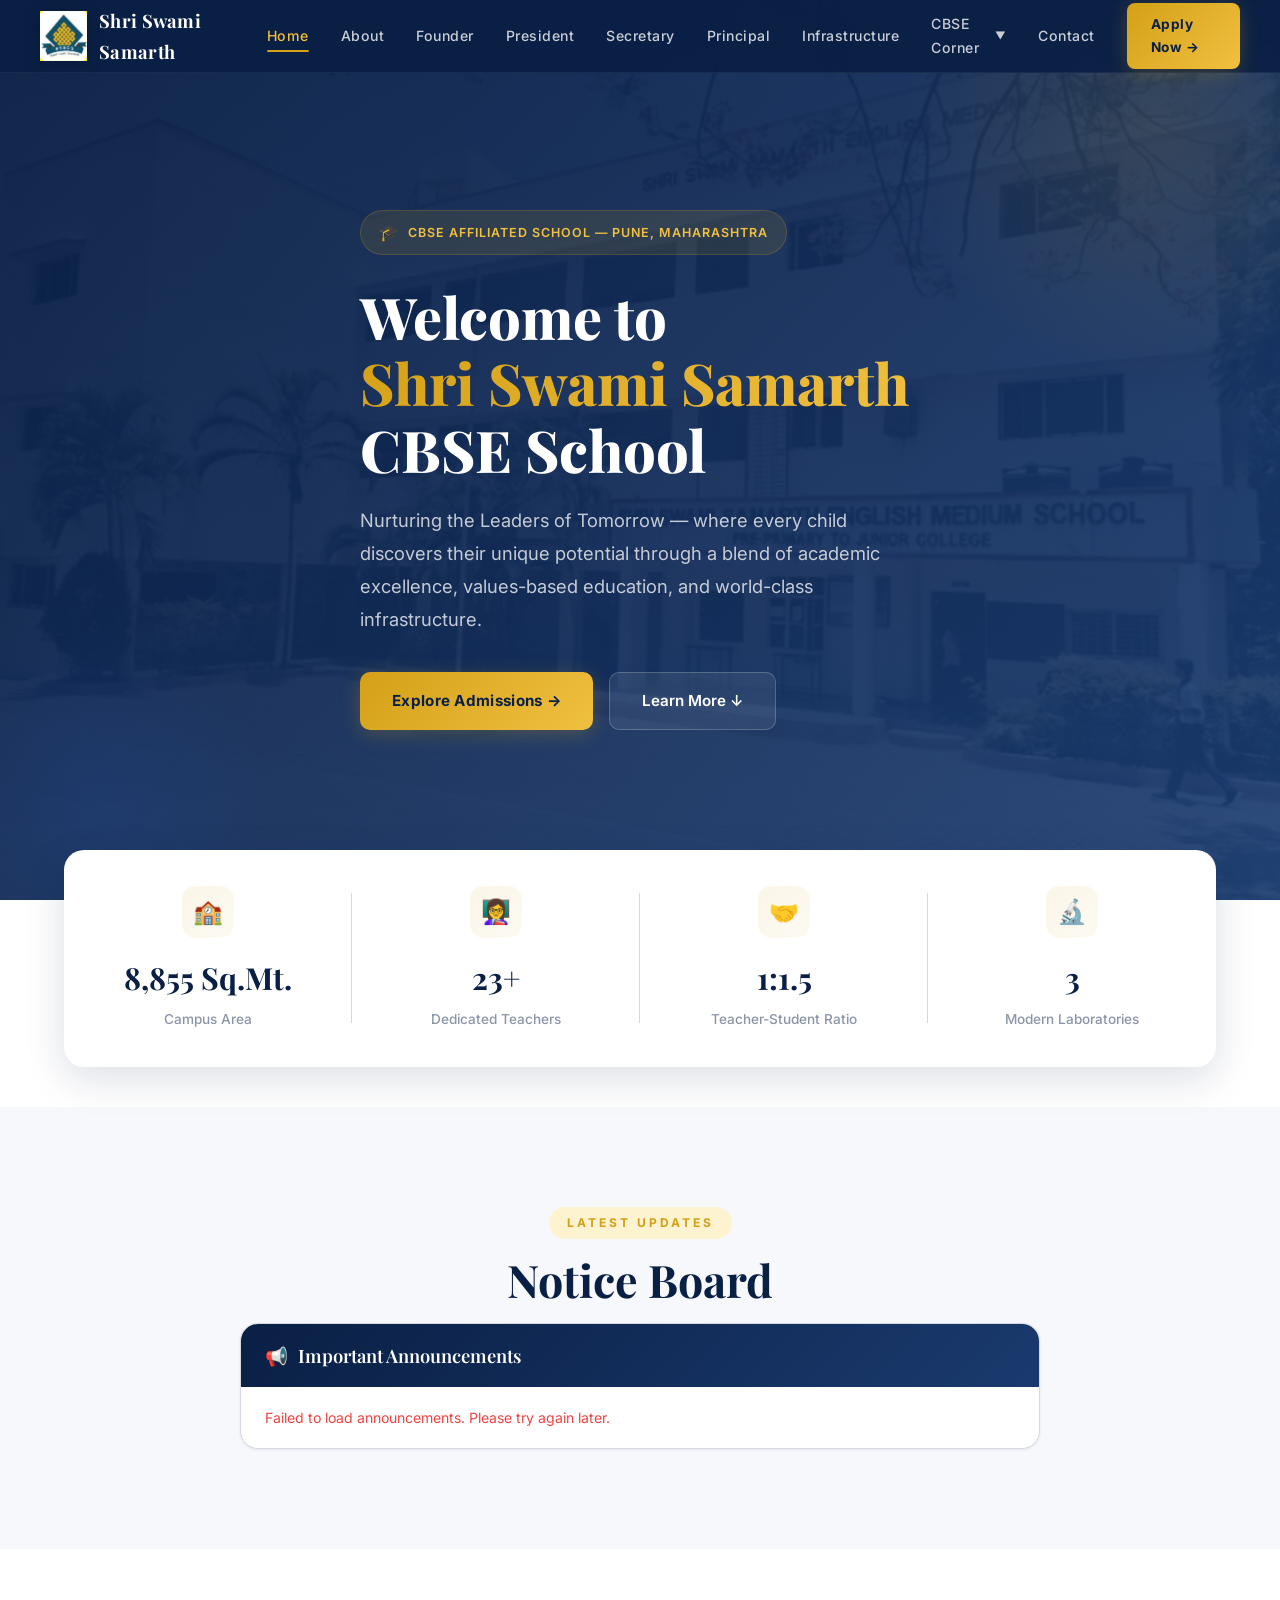
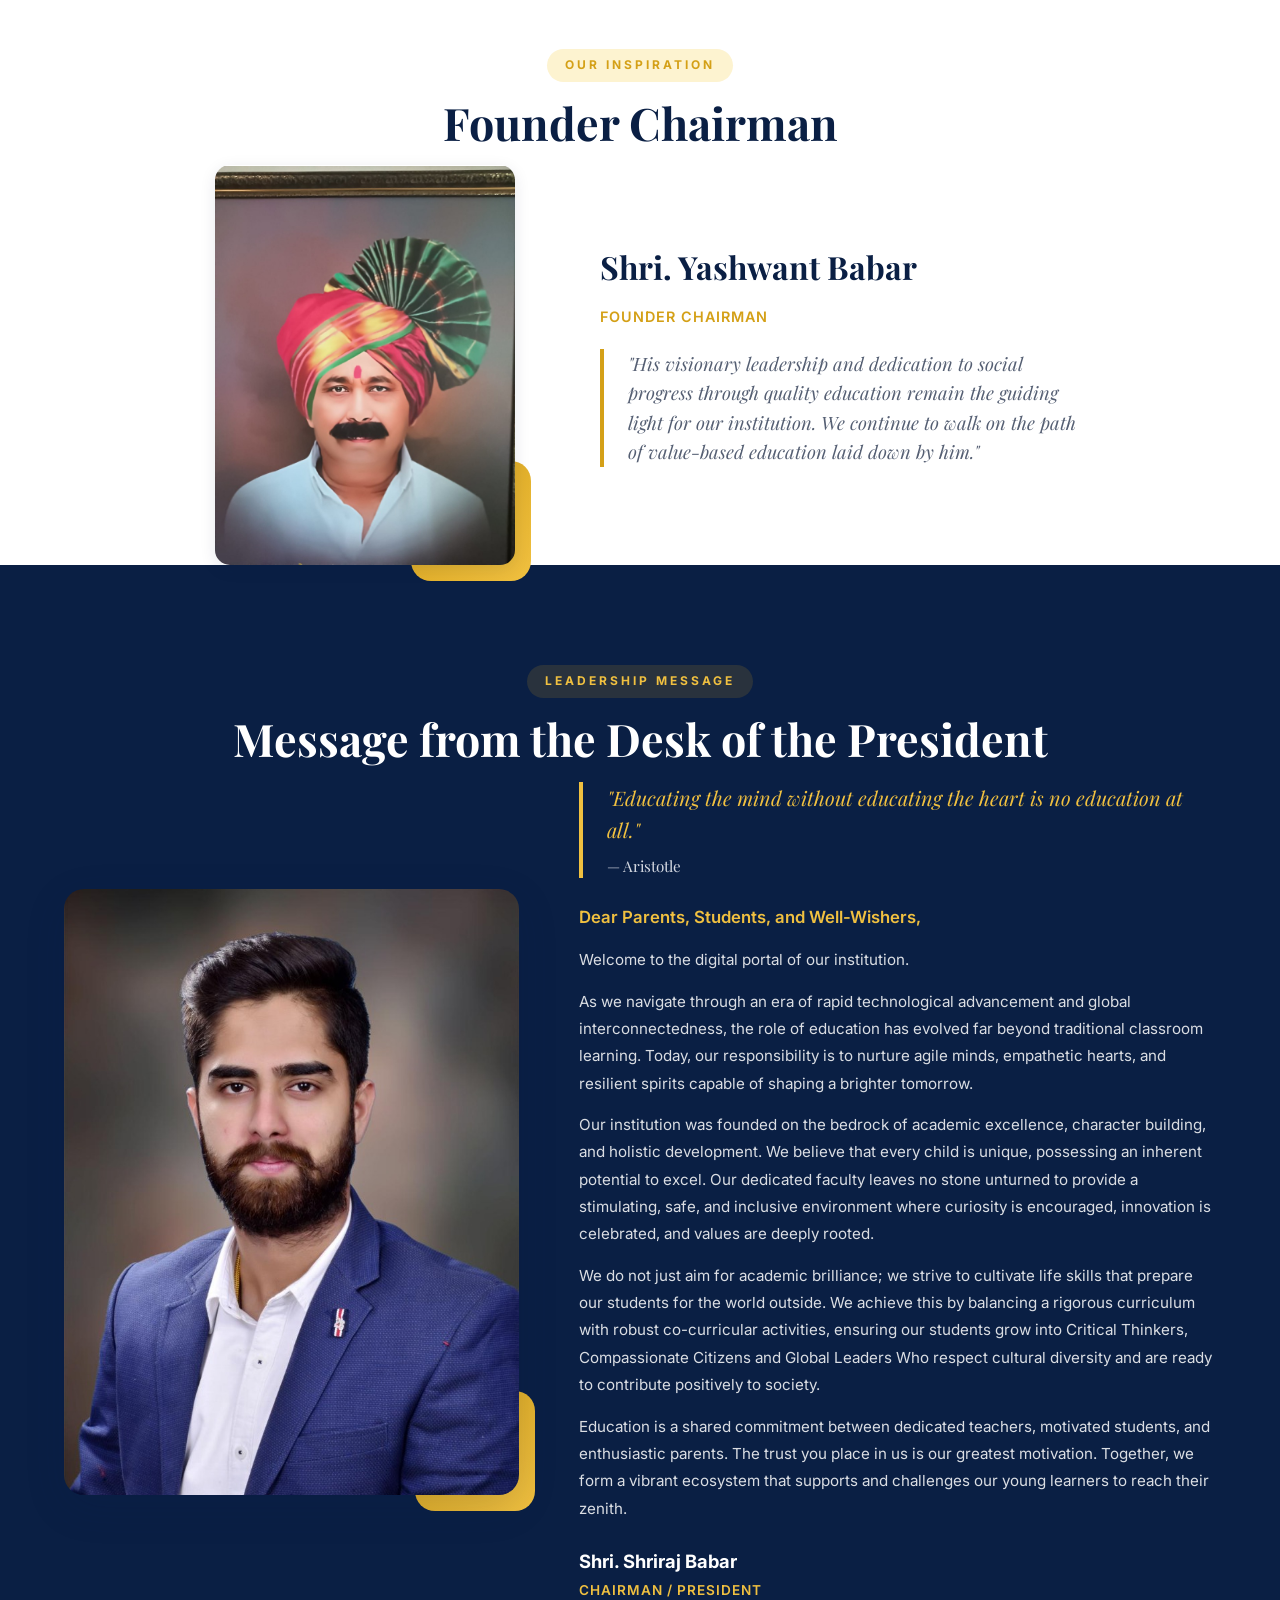
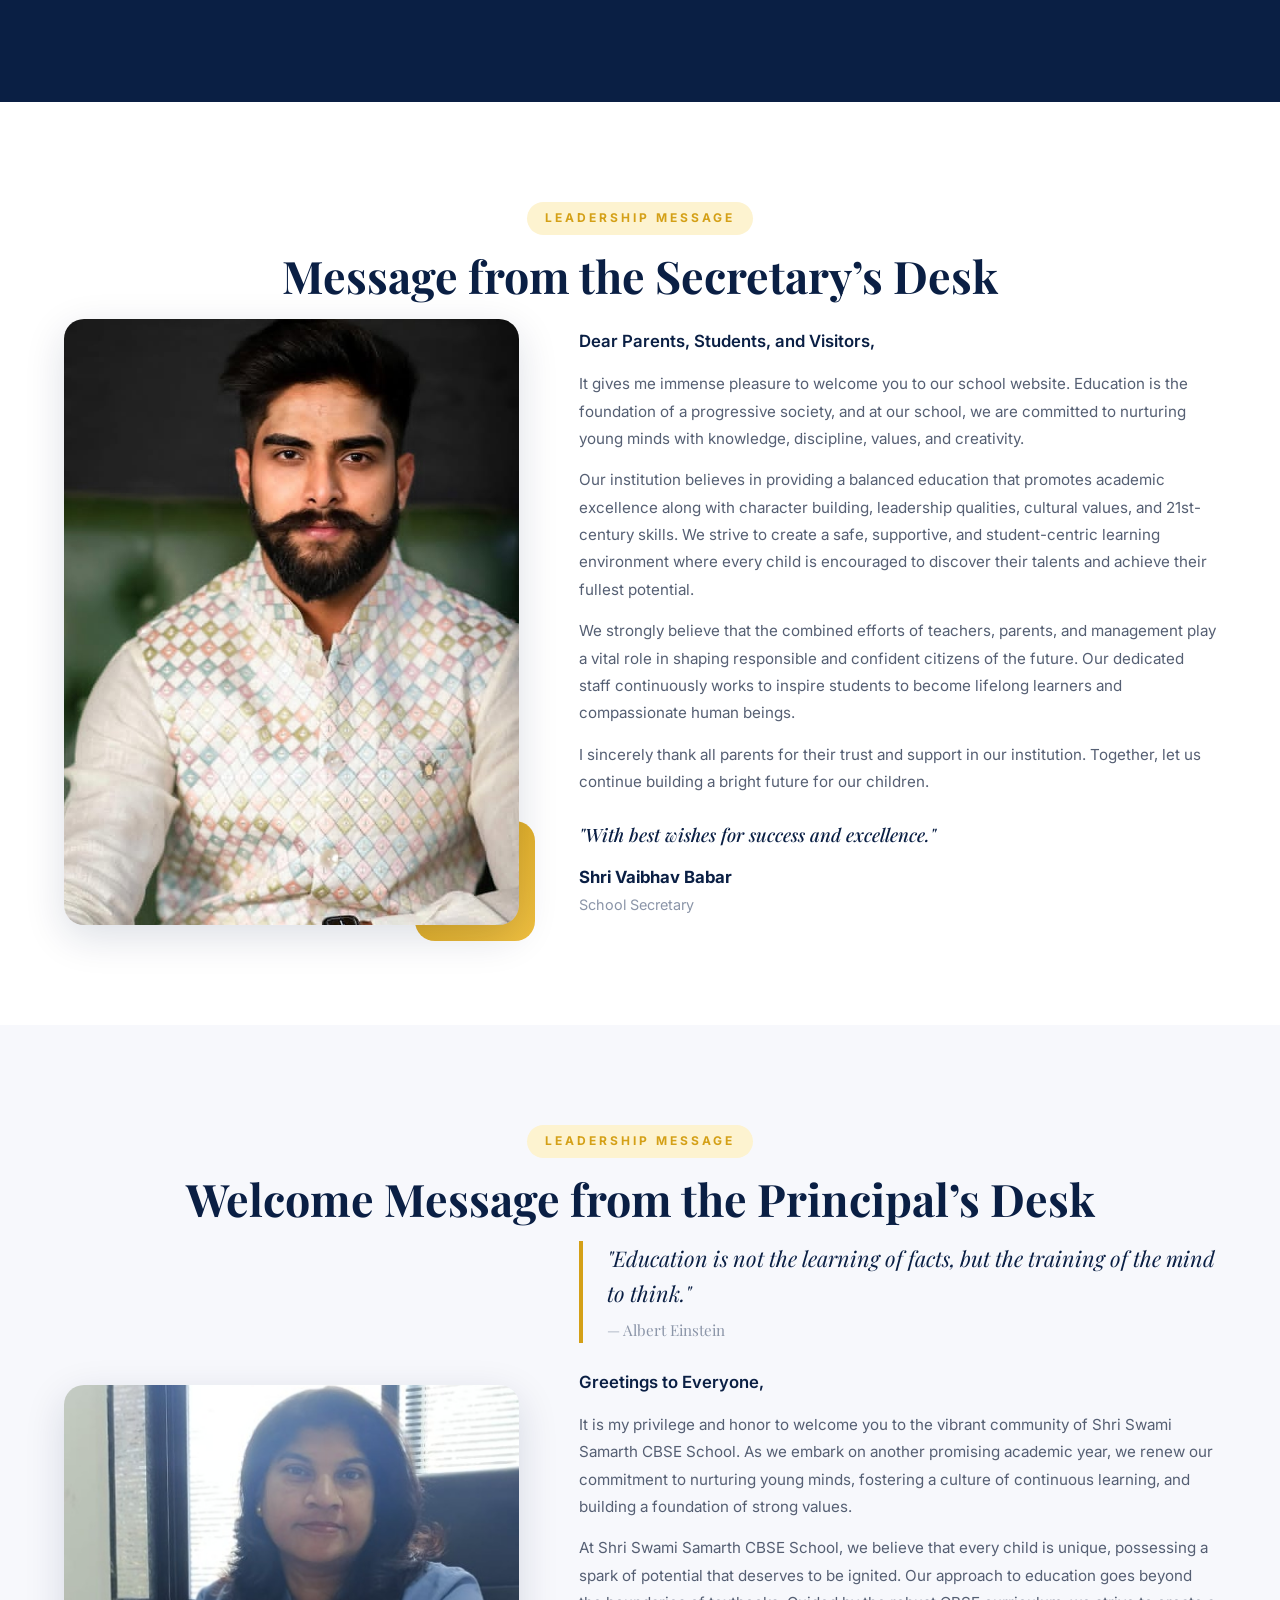
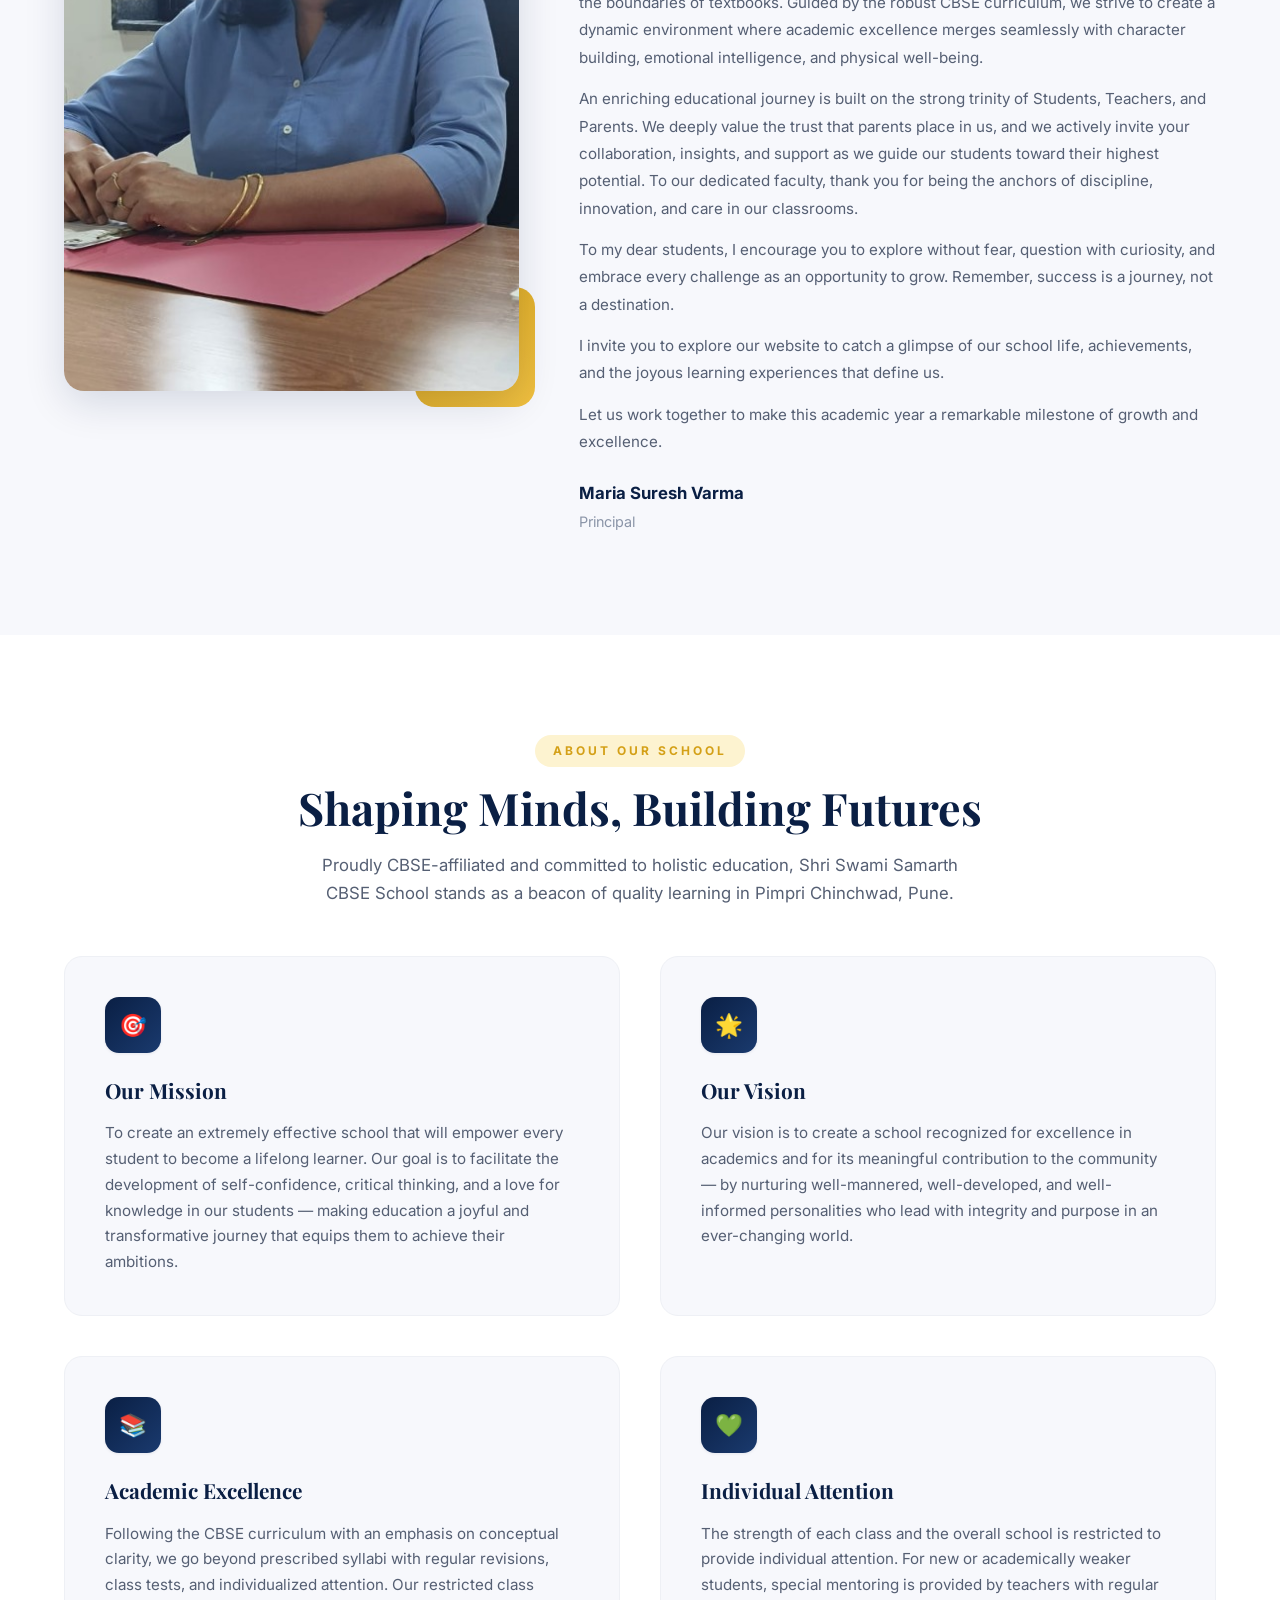
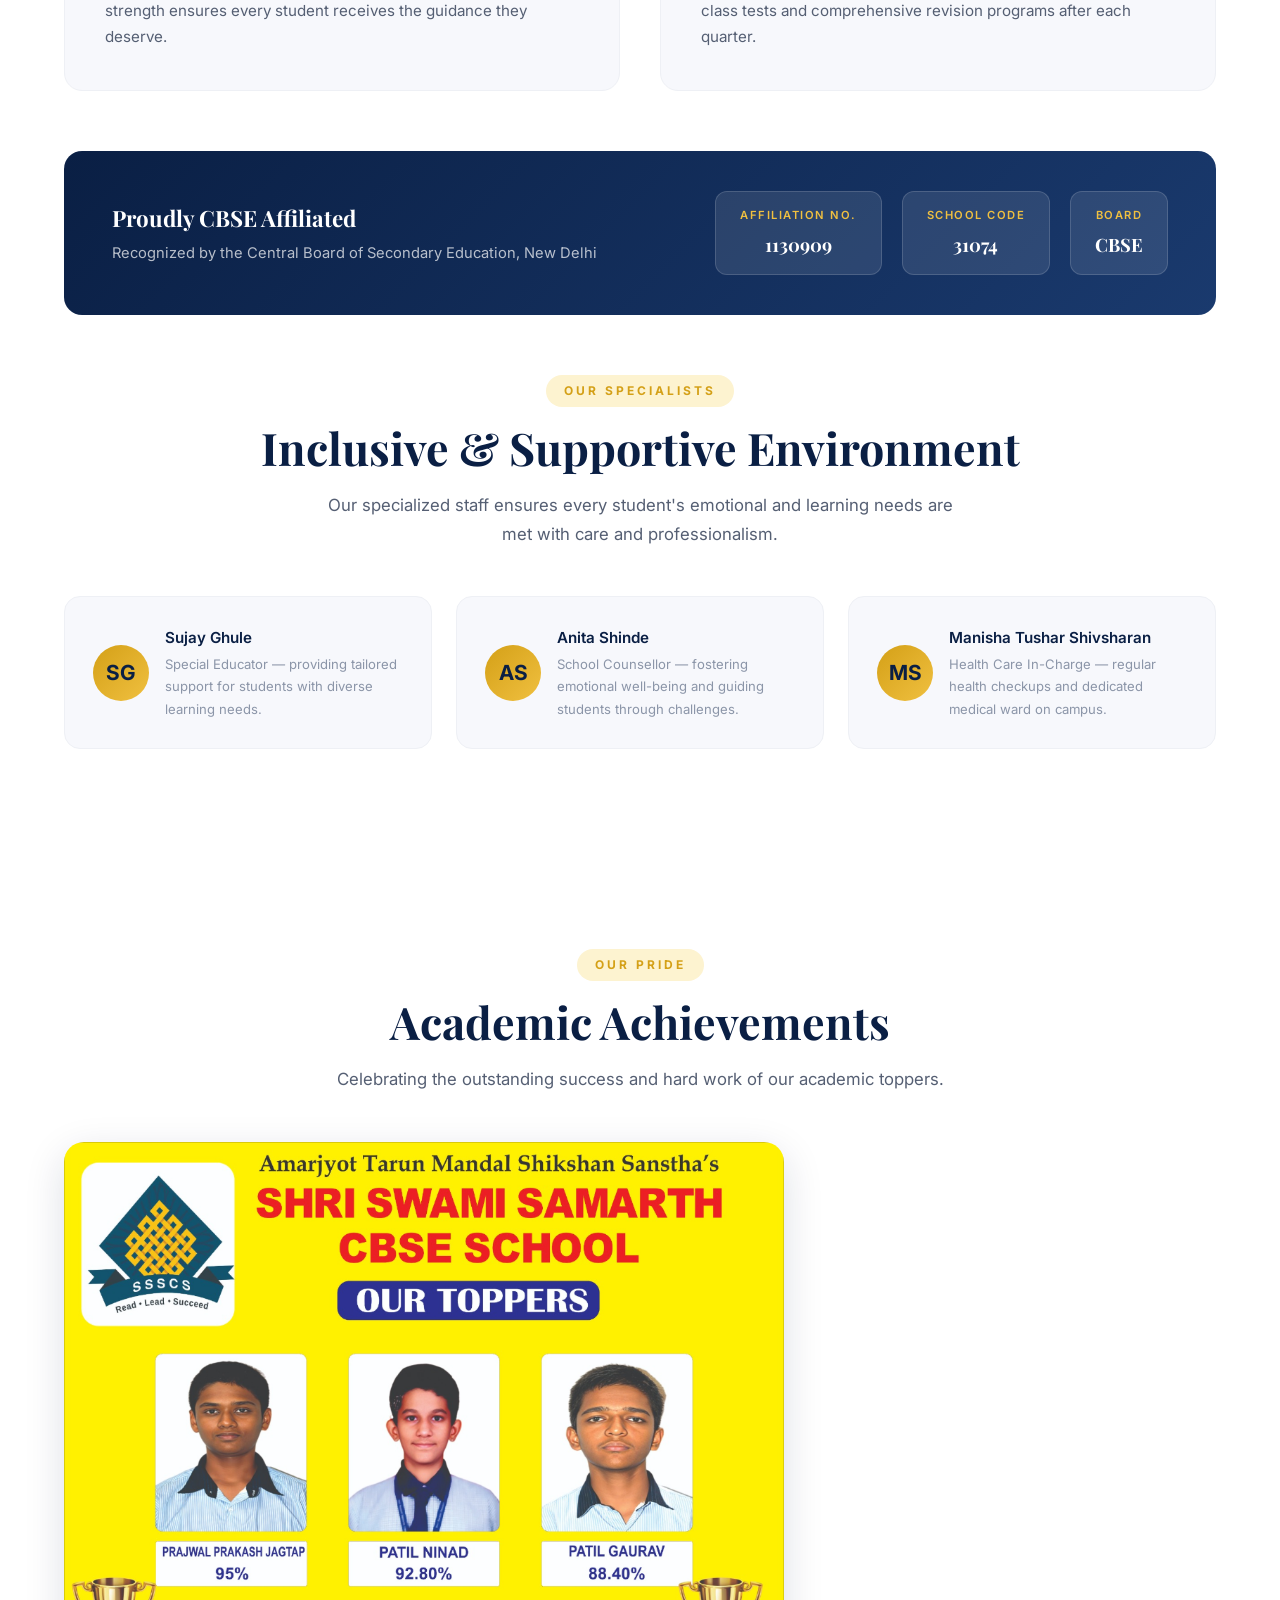
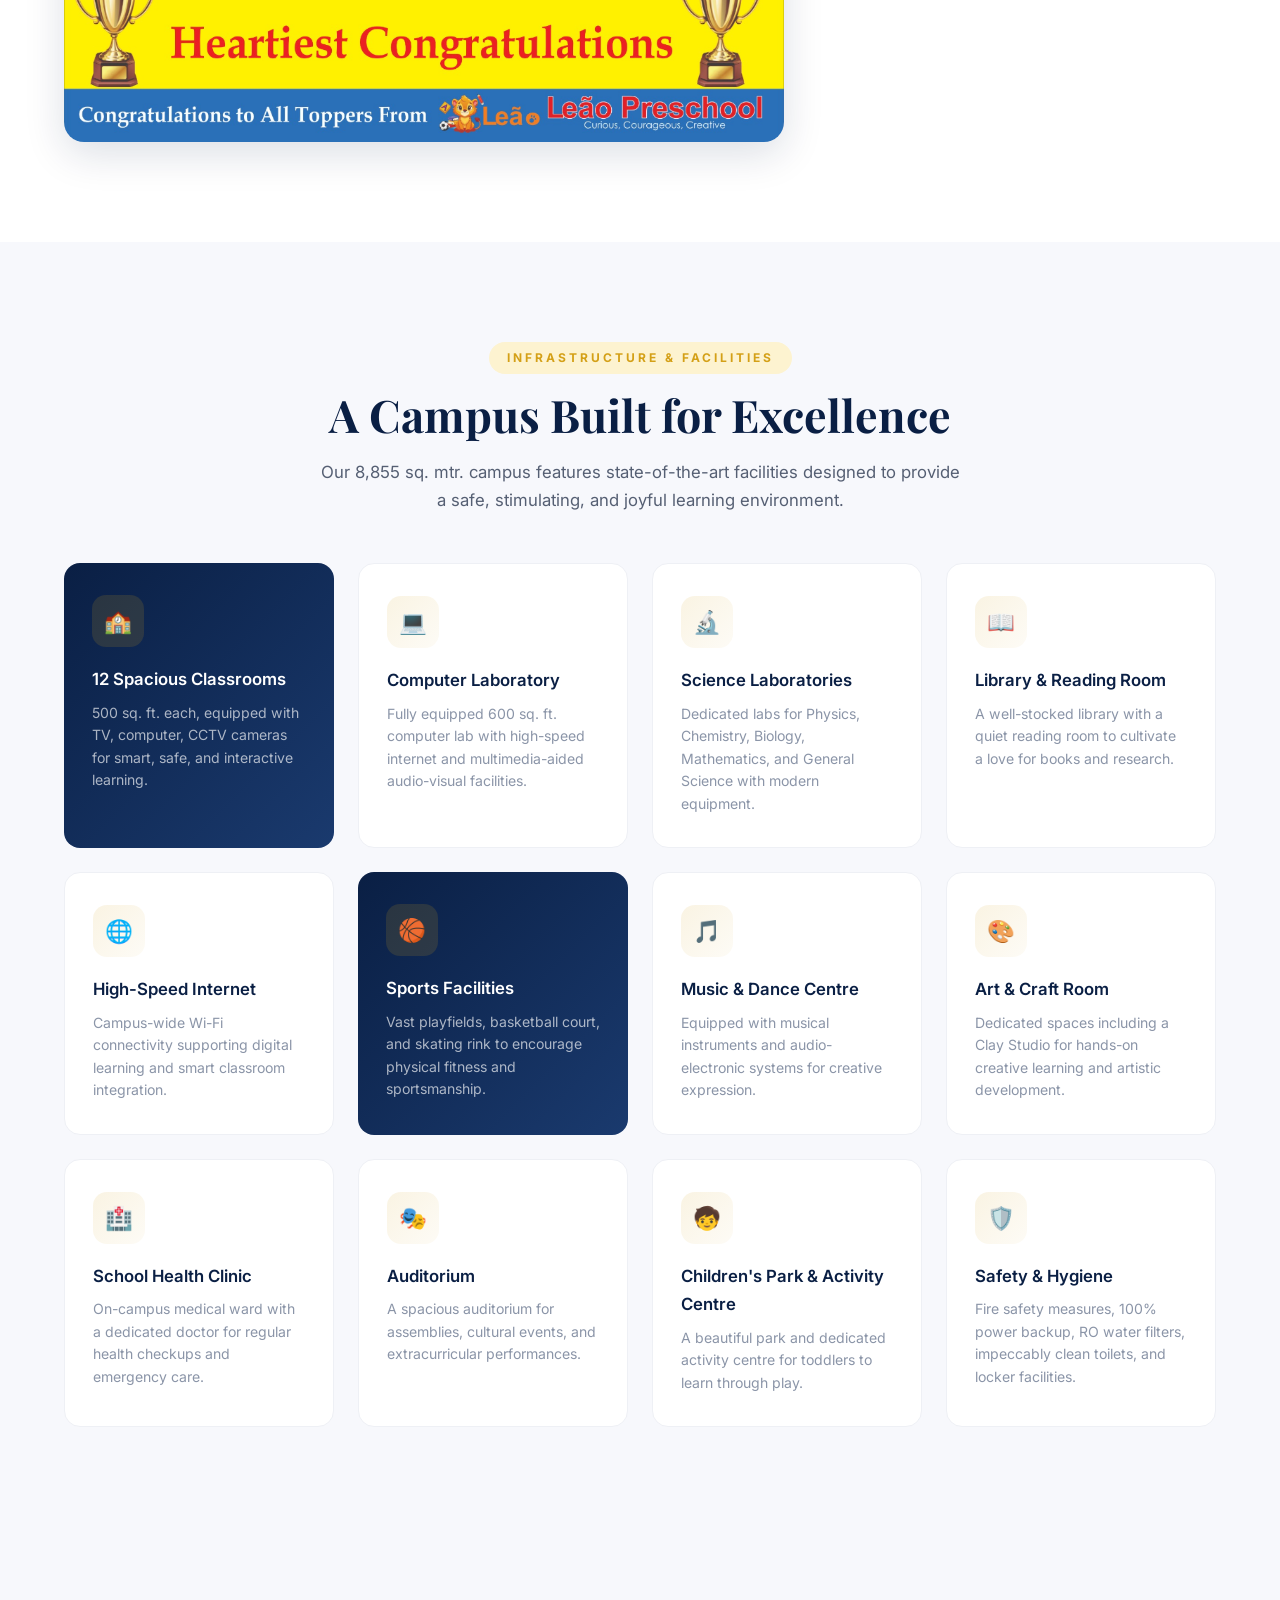
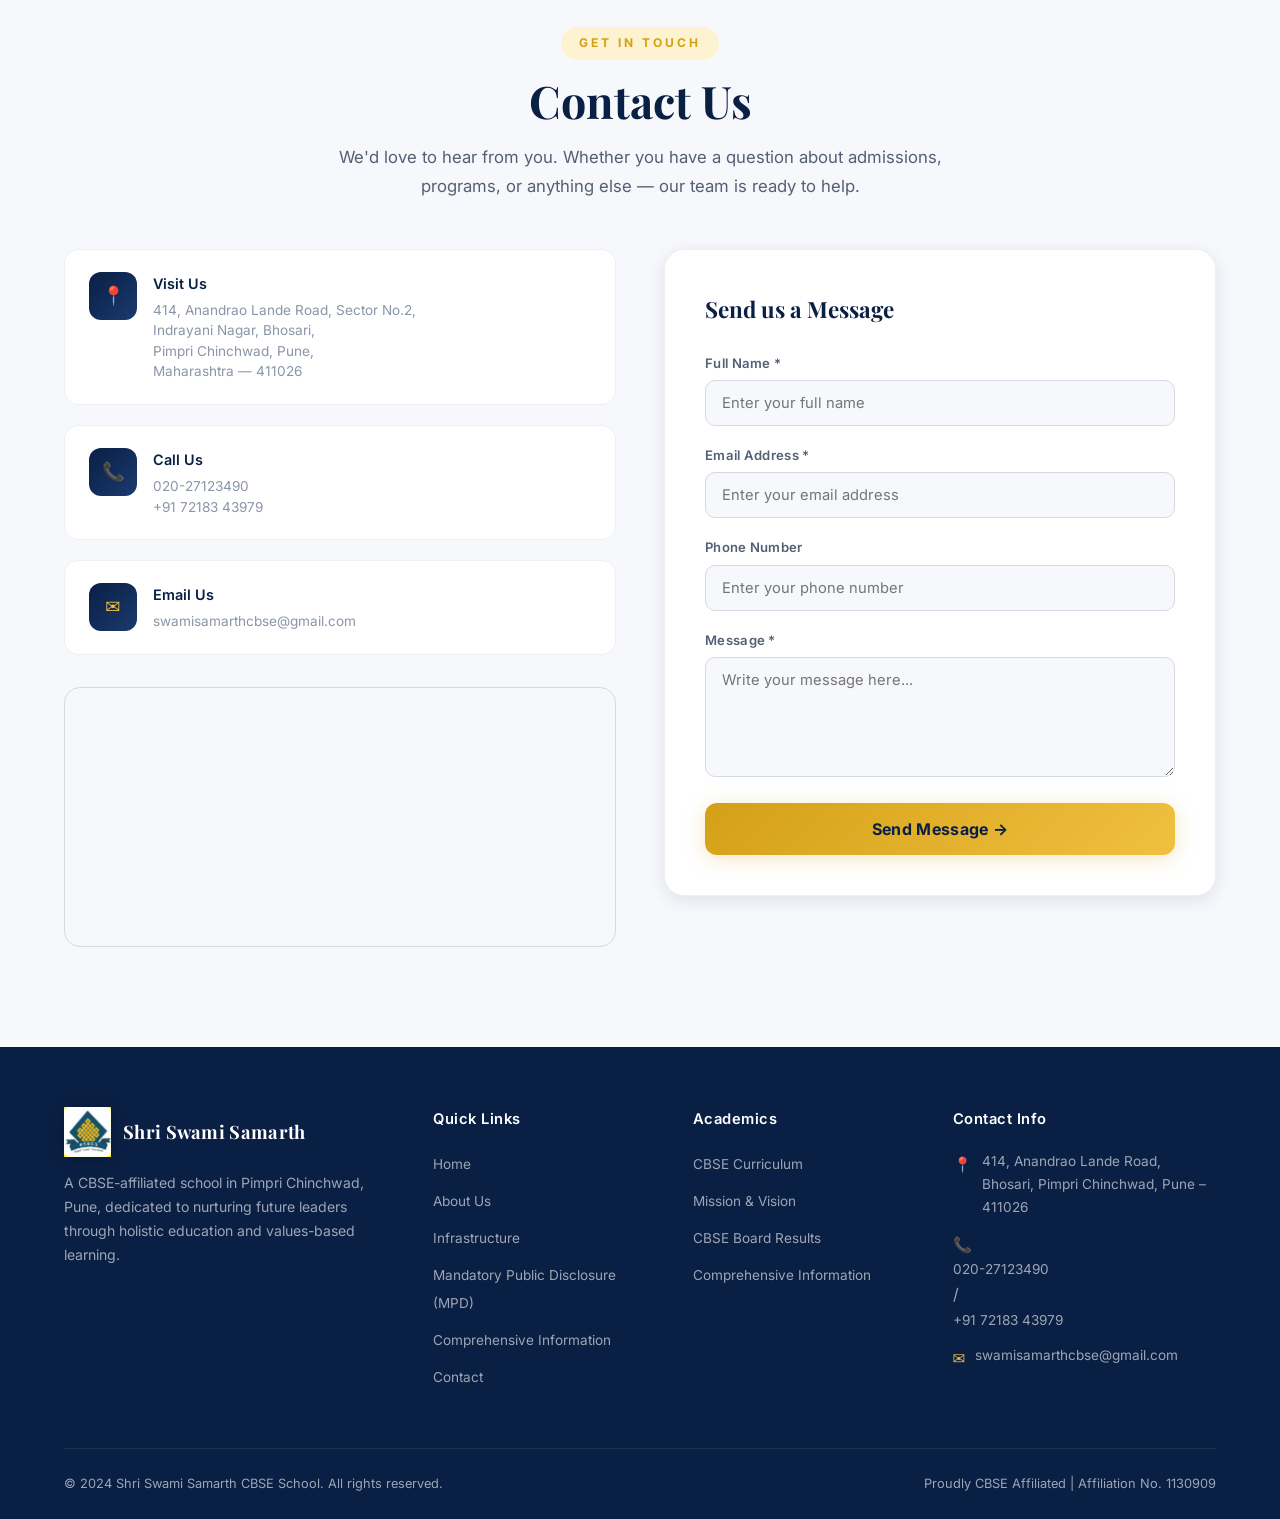
==== commit f7f524e3: "Refactor compliance disclosures into standalone MPD and Comprehensive Information pages" ====
--- a/index.html
+++ b/index.html
@@ -29,7 +29,13 @@
         <a href="#secretary">Secretary</a>
         <a href="#principal">Principal</a>
         <a href="#infrastructure">Infrastructure</a>
-        <a href="#disclosure">Disclosures</a>
+        <div class="nav-dropdown">
+          <a href="#" class="dropdown-trigger">CBSE Corner <span class="arrow" style="font-size: 0.65rem;">▼</span></a>
+          <div class="dropdown-menu">
+            <a href="mpd.html">Mandatory Public Disclosure</a>
+            <a href="comprehensive-info.html">Comprehensive Information</a>
+          </div>
+        </div>
         <a href="#contact">Contact</a>
         <a href="#contact" class="nav-cta">Apply Now →</a>
       </div>
@@ -416,550 +422,7 @@
     </div>
   </section>
 
-  <!-- ======================== MANDATORY PUBLIC DISCLOSURE ======================== -->
-  <section class="disclosure section-pad" id="disclosure">
-    <div class="container">
-      <div class="text-center reveal">
-        <span class="section-badge">CBSE Compliance</span>
-        <h2 class="section-title">Mandatory Public Disclosure</h2>
-        <p class="section-subtitle">As per CBSE norms, the following information is made publicly available for
-          transparency and accountability.</p>
-      </div>
-      <div class="accordion reveal">
-
-        <!-- A: General Information -->
-        <div class="accordion-item">
-          <button class="accordion-header">
-            <span>A — General Information</span>
-            <span class="icon">+</span>
-          </button>
-          <div class="accordion-body">
-            <div class="accordion-body-inner">
-              <table class="disclosure-table">
-                <thead>
-                  <tr>
-                    <th>Particular</th>
-                    <th>Details</th>
-                  </tr>
-                </thead>
-                <tbody>
-                  <tr>
-                    <td>Name of School</td>
-                    <td>Shri Swami Samarth CBSE School</td>
-                  </tr>
-                  <tr>
-                    <td>Affiliation No.</td>
-                    <td>1130909</td>
-                  </tr>
-                  <tr>
-                    <td>School Code</td>
-                    <td>31074</td>
-                  </tr>
-                  <tr>
-                    <td>Address</td>
-                    <td>414, Anandrao Lande Road, Sector No.2, Indrayani Nagar, Bhosari, Pimpri Chinchwad, Pune,
-                      Maharashtra – 411026</td>
-                  </tr>
-                  <tr>
-                    <td>Principal</td>
-                    <td>Maria Suresh Varma (B.Com, B.Ed, M.A(Education), TTC. ECE, PGDSLM)</td>
-                  </tr>
-                  <tr>
-                    <td>Phone</td>
-                    <td>020-27123490 / +91 72183 43979</td>
-                  </tr>
-                  <tr>
-                    <td>Email</td>
-                    <td>swamisamarthcbse@gmail.com</td>
-                  </tr>
-                </tbody>
-              </table>
-            </div>
-          </div>
-        </div>
-
-        <!-- B: Documents & Information -->
-        <div class="accordion-item">
-          <button class="accordion-header">
-            <span>B — Documents & Information</span>
-            <span class="icon">+</span>
-          </button>
-          <div class="accordion-body">
-            <div class="accordion-body-inner">
-              <table class="disclosure-table">
-                <thead>
-                  <tr>
-                    <th style="width: 80px;">SL No.</th>
-                    <th>DOCUMENTS/INFORMATION</th>
-                    <th>UPLOADED DOCUMENTS</th>
-                  </tr>
-                </thead>
-                <tbody>
-                  <tr>
-                    <td>1</td>
-                    <td>COPIES OF AFFILIATION / UPGRADATION LETTER AND RECENT EXTENSION OF AFFILIATION, IFANY</td>
-                    <td><a href="documents/affiliation.pdf" target="_blank" class="doc-link"><span style="color: red; font-weight: bold; margin-right: 5px;">PDF</span> Click Here</a></td>
-                  </tr>
-                  <tr>
-                    <td>2</td>
-                    <td>COPIES OF SOCIETIES / TRUST / COMPANY REGISTRATION / RENEWAL CERTIFICATE, AS APPLICABLE</td>
-                    <td><a href="documents/certificate of registration.pdf" target="_blank" class="doc-link"><span style="color: red; font-weight: bold; margin-right: 5px;">PDF</span> Click Here</a></td>
-                  </tr>
-                  <tr>
-                    <td>3</td>
-                    <td>COPY OF NO OBJECTION CERTIFICATE (NOC) ISSUED, IF APPLICABLE, BY THE STATE GOVT./UT</td>
-                    <td><a href="documents/noc.pdf" target="_blank" class="doc-link"><span style="color: red; font-weight: bold; margin-right: 5px;">PDF</span> Click Here</a></td>
-                  </tr>
-                  <tr>
-                    <td>4</td>
-                    <td>COPIES OF RECOGNITION CERTIFICATE UNDER RTE ACT, 2009, AND IT'S RENEWAL IF APPLICABLE</td>
-                    <td><a href="documents/school recognition.pdf" target="_blank" class="doc-link"><span style="color: red; font-weight: bold; margin-right: 5px;">PDF</span> Click Here</a></td>
-                  </tr>
-                  <tr>
-                    <td>5</td>
-                    <td>COPY OF VALID BUILDING SAFETY CERTIFICATE AS PER THE NATIONAL BUILDING CODE</td>
-                    <td><a href="documents/building safety certificate.pdf" target="_blank" class="doc-link"><span style="color: red; font-weight: bold; margin-right: 5px;">PDF</span> Click Here</a></td>
-                  </tr>
-                  <tr>
-                    <td>6</td>
-                    <td>COPY OF VALID FIRE SAFETY CERTIFICATE ISSUED BY THE COMPETENT AUTHORITY</td>
-                    <td><a href="documents/fire safety certificate.pdf" target="_blank" class="doc-link"><span style="color: red; font-weight: bold; margin-right: 5px;">PDF</span> Click Here</a></td>
-                  </tr>
-                  <tr>
-                    <td>7</td>
-                    <td>COPY OF THE DEO CERTIFICATE SUBMITTED BY THE SCHOOL FOR AFFILIATION / UPGRADATION/ EXTENSION OF AFFILIATION OR SELF CERTIFICATION BY SCHOOL</td>
-                    <td><a href="documents/deo certificate.pdf" target="_blank" class="doc-link"><span style="color: red; font-weight: bold; margin-right: 5px;">PDF</span> Click Here</a></td>
-                  </tr>
-                  <tr>
-                    <td>8</td>
-                    <td>COPIES OF VALID WATER, HEALTH AND SANITATION CERTIFICATES</td>
-                    <td><a href="documents/water health and sanitization certificate.pdf" target="_blank" class="doc-link"><span style="color: red; font-weight: bold; margin-right: 5px;">PDF</span> Click Here</a></td>
-                  </tr>
-                </tbody>
-              </table>
-              <p class="disclosure-note">
-                Note: All documents are self-attested by Chairman / Manager / Secretary and Principal as per CBSE
-                guidelines.
-              </p>
-            </div>
-          </div>
-        </div>
-
-        <!-- C: Result & Academics -->
-        <div class="accordion-item">
-          <button class="accordion-header">
-            <span>C — Result & Academics</span>
-            <span class="icon">+</span>
-          </button>
-          <div class="accordion-body">
-            <div class="accordion-body-inner">
-              <table class="disclosure-table">
-                <thead>
-                  <tr>
-                    <th style="width: 80px;">SL No.</th>
-                    <th>DOCUMENTS/INFORMATION</th>
-                    <th>UPLOADED DOCUMENTS</th>
-                  </tr>
-                </thead>
-                <tbody>
-                  <tr>
-                    <td>1</td>
-                    <td>FEE STRUCTURE OF THE SCHOOL</td>
-                    <td><a href="documents/fee structure.pdf" target="_blank" class="doc-link"><span style="color: red; font-weight: bold; margin-right: 5px;">PDF</span> Click Here</a></td>
-                  </tr>
-                  <tr>
-                    <td>2</td>
-                    <td>ANNUAL ACADEMIC CALENDER</td>
-                    <td><a href="documents/annual calendar.pdf" target="_blank" class="doc-link"><span style="color: red; font-weight: bold; margin-right: 5px;">PDF</span> Click Here</a></td>
-                  </tr>
-                  <tr>
-                    <td>3</td>
-                    <td>LIST OF SCHOOL MANAGEMENT COMMITTEE (SMC)</td>
-                    <td><a href="documents/School management comittee.pdf" target="_blank" class="doc-link"><span style="color: red; font-weight: bold; margin-right: 5px;">PDF</span> Click Here</a></td>
-                  </tr>
-                  <tr>
-                    <td>4</td>
-                    <td>LIST OF PARENTS TEACHERS ASSOCIATION (PTA) MEMBERS</td>
-                    <td><a href="documents/List of parents teachers association comittee.pdf" target="_blank" class="doc-link"><span style="color: red; font-weight: bold; margin-right: 5px;">PDF</span> Click Here</a></td>
-                  </tr>
-                  <tr>
-                    <td>5</td>
-                    <td>LAST THREE-YEAR RESULT OF THE BOARD EXAMINATION AS PER APPLICABILITY</td>
-                    <td><a href="documents/last 3 year board exam result.pdf" target="_blank" class="doc-link"><span style="color: red; font-weight: bold; margin-right: 5px;">PDF</span> Click Here</a></td>
-                  </tr>
-                </tbody>
-              </table>
-
-              <h4 style="margin-top: 30px; margin-bottom: 15px; font-weight: 600; font-size: 1.1rem; text-transform: uppercase;">RESULT CLASS: X</h4>
-              <table class="disclosure-table">
-                <thead>
-                  <tr>
-                    <th style="width: 80px;">SL No.</th>
-                    <th>YEAR</th>
-                    <th class="text-center">NO. OF REGISTERED STUDENTS</th>
-                    <th class="text-center">NO. OF STUDENTS PASSED</th>
-                    <th class="text-center">PASS PERCENTAGE</th>
-                    <th>REMARKS</th>
-                  </tr>
-                </thead>
-                <tbody>
-                  <tr>
-                    <td>1</td>
-                    <td>2024</td>
-                    <td class="text-center">20, 01(ABSENT)</td>
-                    <td class="text-center">19</td>
-                    <td class="text-center">100%</td>
-                    <td>NA</td>
-                  </tr>
-                  <tr>
-                    <td>2</td>
-                    <td>2025</td>
-                    <td class="text-center">30</td>
-                    <td class="text-center">26</td>
-                    <td class="text-center">86.66%</td>
-                    <td>NA</td>
-                  </tr>
-                  <tr>
-                    <td>3</td>
-                    <td>2026</td>
-                    <td class="text-center">26</td>
-                    <td class="text-center">25</td>
-                    <td class="text-center">96.15%</td>
-                    <td>NA</td>
-                  </tr>
-                </tbody>
-              </table>
-            </div>
-          </div>
-        </div>
-
-        <!-- D: Staff (Teaching) -->
-        <div class="accordion-item">
-          <button class="accordion-header">
-            <span>D — Staff (Teaching)</span>
-            <span class="icon">+</span>
-          </button>
-          <div class="accordion-body">
-            <div class="accordion-body-inner">
-              <table class="disclosure-table">
-                <thead>
-                  <tr>
-                    <th style="width: 80px;">SL No.</th>
-                    <th>INFORMATION</th>
-                    <th>DETAILS</th>
-                  </tr>
-                </thead>
-                <tbody>
-                  <tr>
-                    <td>1</td>
-                    <td>PRINCIPAL</td>
-                    <td>Maria Suresh Varma ( Qualification: B.Com, B.Ed, M.A(Education), TTC. ECE, PGDSLM )</td>
-                  </tr>
-                  <tr>
-                    <td rowspan="5">2</td>
-                    <td style="font-weight: bold;">TOTAL NO. OF TEACHERS : - <a href="documents/teacher's details.pdf" target="_blank" class="doc-link">26</a></td>
-                    <td style="font-weight: bold; text-align: center;">UPLOADED DOCUMENTS</td>
-                  </tr>
-                  <tr>
-                    <td style="padding-left: 40px;">PGT- 6 ( XI / XII )</td>
-                    <td class="text-center"><a href="documents/pgt teacher.pdf" target="_blank" class="doc-link"><span style="color: red; font-weight: bold; margin-right: 5px;">PDF</span> Click here</a></td>
-                  </tr>
-                  <tr>
-                    <td style="padding-left: 40px;">TGT- 9 ( VII to X )</td>
-                    <td class="text-center"><a href="documents/tgt teachers.pdf" target="_blank" class="doc-link"><span style="color: red; font-weight: bold; margin-right: 5px;">PDF</span> Click here</a></td>
-                  </tr>
-                  <tr>
-                    <td style="padding-left: 40px;">PRT- 8 ( I to VI )</td>
-                    <td class="text-center"><a href="documents/prt teachers.pdf" target="_blank" class="doc-link"><span style="color: red; font-weight: bold; margin-right: 5px;">PDF</span> Click here</a></td>
-                  </tr>
-                  <tr>
-                    <td style="padding-left: 40px;">NTT- 3 ( Balvatika I, II &amp; III )</td>
-                    <td class="text-center"><a href="documents/pre primary teacher.pdf" target="_blank" class="doc-link"><span style="color: red; font-weight: bold; margin-right: 5px;">PDF</span> Click here</a></td>
-                  </tr>
-                  <tr>
-                    <td>3</td>
-                    <td>TEACHERS SECTION RATIO</td>
-                    <td class="text-center">1:1.5</td>
-                  </tr>
-                  <tr>
-                    <td>4</td>
-                    <td>DETAILS OF SPECIAL EDUCATOR - </td>
-                    <td>Mr. Sujay Ghule ( Qualification: B.A. D.ED. - MRI )</td>
-                  </tr>
-                  <tr>
-                    <td>5</td>
-                    <td>DETAILS OF COUNSELLOR AND WELLNESS TEACHER - </td>
-                    <td>Mrs. Anita Shinde ( Qualification: MA-PSYCHOLOGY )</td>
-                  </tr>
-                </tbody>
-              </table>
-            </div>
-          </div>
-        </div>
-
-        <!-- E: School Infrastructure -->
-        <div class="accordion-item">
-          <button class="accordion-header">
-            <span>E — School Infrastructure</span>
-            <span class="icon">+</span>
-          </button>
-          <div class="accordion-body">
-            <div class="accordion-body-inner">
-              <table class="disclosure-table">
-                <thead>
-                  <tr>
-                    <th>INFORMATION</th>
-                    <th>DETAILS</th>
-                  </tr>
-                </thead>
-                <tbody>
-                  <tr>
-                    <td>1. TOTAL CAMPUS AREA OF THE SCHOOL (IN SQ MTR)</td>
-                    <td>8,855 Sq. Mtr.</td>
-                  </tr>
-                  <tr>
-                    <td>2. NO. AND SIZE OF THE CLASS ROOMS (IN SQ MTR)</td>
-                    <td>12 (Approx. 46.45 Sq. Mtr. each)</td>
-                  </tr>
-                  <tr>
-                    <td>3. NO. AND SIZE OF LABORATORIES INCLUDING COMPUTER LABS (IN SQ MTR)</td>
-                    <td>Computer Lab (Approx. 55.74 Sq. Mtr.), Science Labs Available</td>
-                  </tr>
-                  <tr>
-                    <td>4. NO. AND SIZE OF LIBRARY (IN SQR MTR)</td>
-                    <td>Stocked library with Reading Room</td>
-                  </tr>
-                  <tr>
-                    <td>5. INTERNET FACILITY (YES/ NO)</td>
-                    <td>YES</td>
-                  </tr>
-                  <tr>
-                    <td>6. NO. OF GIRLS TOILETS</td>
-                    <td>9</td>
-                  </tr>
-                  <tr>
-                    <td>7. NO. OF BOYS TOILETS</td>
-                    <td>9</td>
-                  </tr>
-                  <tr>
-                    <td>8. NO. OF CWSN TOILETS</td>
-                    <td>NA</td>
-                  </tr>
-                  <tr>
-                    <td>9. LINK OF YOUTUBE VIDEO OF THE INSPECTION OF SCHOOL COVERING THE INFRASTRUCTURE OF THE SCHOOL</td>
-                    <td><a href="https://www.youtube.com/watch?v=_8kyHEr7ZjQ" target="_blank" class="doc-link">Watch Video</a></td>
-                  </tr>
-                </tbody>
-              </table>
-            </div>
-          </div>
-        </div>
-
-
-
-        <!-- F: Comprehensive Information -->
-        <div class="accordion-item">
-          <button class="accordion-header">
-            <span>F — Comprehensive Information</span>
-            <span class="icon">+</span>
-          </button>
-          <div class="accordion-body">
-            <div class="accordion-body-inner">
-              <h4 style="text-align: center; font-weight: bold; margin-bottom: 20px;">COMPREHENSIVE INFORMATION : 2026-27</h4>
-              <table class="disclosure-table">
-                <tbody>
-                  <tr>
-                    <td style="width: 50px; font-weight: bold;">1.</td>
-                    <td style="font-weight: bold;">School Name, Postal address, Email, Telephone Nos of school and authorities</td>
-                    <td style="text-align: left; line-height: 1.6; font-size: 0.9rem;">
-                      <strong>School Name:</strong> Shri Swami Samarth CBSE School<br>
-                      <strong>Affiliation No.:</strong> 1130909 | <strong>School Code:</strong> 31074<br>
-                      <strong>Address:</strong> 414, Anandrao Lande Road, Sector No.2, Indrayani Nagar, Bhosari, Pimpri Chinchwad, Pune, Maharashtra – 411026<br>
-                      <strong>Principal:</strong> Maria Suresh Varma (B.Com, B.Ed, M.A(Education), TTC. ECE, PGDSLM)<br>
-                      <strong>Phone:</strong> 020-27123490 / +91 72183 43979<br>
-                      <strong>Email:</strong> <a href="mailto:swamisamarthcbse@gmail.com" class="doc-link">swamisamarthcbse@gmail.com</a>
-                    </td>
-                  </tr>
-                  <tr>
-                    <td style="font-weight: bold;">2.</td>
-                    <td style="font-weight: bold;">Affiliation status and period of affiliation</td>
-                    <td class="text-center"><a href="documents/affiliation.pdf" target="_blank" class="doc-link"><span style="color: red; font-weight: bold; margin-right: 5px;">PDF</span> click to view</a></td>
-                  </tr>
-                  <tr>
-                    <td style="font-weight: bold;">3.</td>
-                    <td style="font-weight: bold;">Mandatory Public Disclosures (MPD)</td>
-                    <td class="text-center">
-                      <div style="max-height: 200px; overflow-y: auto; text-align: left; padding: 10px; border: 1px solid #ccc; border-radius: 4px; background-color: #f9f9f9; display: inline-block; width: 100%; box-sizing: border-box;">
-                        <a href="documents/ACADEMIC YEAR 2025-26 DETAILS.pdf" target="_blank" class="doc-link" style="display:block; margin-bottom:5px; text-align:left;"><span style="color: red; font-weight: bold; margin-right: 5px;">PDF</span> ACADEMIC YEAR 2025-26 DETAILS</a>
-                        <a href="documents/academic_achievement.pdf" target="_blank" class="doc-link" style="display:block; margin-bottom:5px; text-align:left;"><span style="color: red; font-weight: bold; margin-right: 5px;">PDF</span> academic_achievement</a>
-                        <a href="documents/affiliation.pdf" target="_blank" class="doc-link" style="display:block; margin-bottom:5px; text-align:left;"><span style="color: red; font-weight: bold; margin-right: 5px;">PDF</span> affiliation</a>
-                        <a href="documents/annual calendar.pdf" target="_blank" class="doc-link" style="display:block; margin-bottom:5px; text-align:left;"><span style="color: red; font-weight: bold; margin-right: 5px;">PDF</span> annual calendar</a>
-                        <a href="documents/building safety certificate.pdf" target="_blank" class="doc-link" style="display:block; margin-bottom:5px; text-align:left;"><span style="color: red; font-weight: bold; margin-right: 5px;">PDF</span> building safety certificate</a>
-                        <a href="documents/certificate of registration.pdf" target="_blank" class="doc-link" style="display:block; margin-bottom:5px; text-align:left;"><span style="color: red; font-weight: bold; margin-right: 5px;">PDF</span> certificate of registration</a>
-                        <a href="documents/comprehensive information 2026-27.pdf" target="_blank" class="doc-link" style="display:block; margin-bottom:5px; text-align:left;"><span style="color: red; font-weight: bold; margin-right: 5px;">PDF</span> comprehensive information 2026-27</a>
-                        <a href="documents/COPY OF THE DEO CERTIFICATE.pdf" target="_blank" class="doc-link" style="display:block; margin-bottom:5px; text-align:left;"><span style="color: red; font-weight: bold; margin-right: 5px;">PDF</span> COPY OF THE DEO CERTIFICATE</a>
-                        <a href="documents/curriculum overview.pdf" target="_blank" class="doc-link" style="display:block; margin-bottom:5px; text-align:left;"><span style="color: red; font-weight: bold; margin-right: 5px;">PDF</span> curriculum overview</a>
-                        <a href="documents/deo certificate.pdf" target="_blank" class="doc-link" style="display:block; margin-bottom:5px; text-align:left;"><span style="color: red; font-weight: bold; margin-right: 5px;">PDF</span> deo certificate</a>
-                        <a href="documents/Fee Fixation.pdf" target="_blank" class="doc-link" style="display:block; margin-bottom:5px; text-align:left;"><span style="color: red; font-weight: bold; margin-right: 5px;">PDF</span> Fee Fixation</a>
-                        <a href="documents/fee structure(1).pdf" target="_blank" class="doc-link" style="display:block; margin-bottom:5px; text-align:left;"><span style="color: red; font-weight: bold; margin-right: 5px;">PDF</span> fee structure(1)</a>
-                        <a href="documents/fee structure.pdf" target="_blank" class="doc-link" style="display:block; margin-bottom:5px; text-align:left;"><span style="color: red; font-weight: bold; margin-right: 5px;">PDF</span> fee structure</a>
-                        <a href="documents/fire safety certificate.pdf" target="_blank" class="doc-link" style="display:block; margin-bottom:5px; text-align:left;"><span style="color: red; font-weight: bold; margin-right: 5px;">PDF</span> fire safety certificate</a>
-                        <a href="documents/infrastructure.pdf" target="_blank" class="doc-link" style="display:block; margin-bottom:5px; text-align:left;"><span style="color: red; font-weight: bold; margin-right: 5px;">PDF</span> infrastructure</a>
-                        <a href="documents/last 3 year board exam result.pdf" target="_blank" class="doc-link" style="display:block; margin-bottom:5px; text-align:left;"><span style="color: red; font-weight: bold; margin-right: 5px;">PDF</span> last 3 year board exam result</a>
-                        <a href="documents/Library Details.pdf" target="_blank" class="doc-link" style="display:block; margin-bottom:5px; text-align:left;"><span style="color: red; font-weight: bold; margin-right: 5px;">PDF</span> Library Details</a>
-                        <a href="documents/List of parents teachers association comittee.pdf" target="_blank" class="doc-link" style="display:block; margin-bottom:5px; text-align:left;"><span style="color: red; font-weight: bold; margin-right: 5px;">PDF</span> List of parents teachers association comittee</a>
-                        <a href="documents/NO HOMEWORK POLICY.pdf" target="_blank" class="doc-link" style="display:block; margin-bottom:5px; text-align:left;"><span style="color: red; font-weight: bold; margin-right: 5px;">PDF</span> NO HOMEWORK POLICY</a>
-                        <a href="documents/NOC (1).pdf" target="_blank" class="doc-link" style="display:block; margin-bottom:5px; text-align:left;"><span style="color: red; font-weight: bold; margin-right: 5px;">PDF</span> NOC (1)</a>
-                        <a href="documents/noc.pdf" target="_blank" class="doc-link" style="display:block; margin-bottom:5px; text-align:left;"><span style="color: red; font-weight: bold; margin-right: 5px;">PDF</span> noc</a>
-                        <a href="documents/oasis data updation.pdf" target="_blank" class="doc-link" style="display:block; margin-bottom:5px; text-align:left;"><span style="color: red; font-weight: bold; margin-right: 5px;">PDF</span> oasis data updation</a>
-                        <a href="documents/pgt teacher.pdf" target="_blank" class="doc-link" style="display:block; margin-bottom:5px; text-align:left;"><span style="color: red; font-weight: bold; margin-right: 5px;">PDF</span> pgt teacher</a>
-                        <a href="documents/pre primary teacher.pdf" target="_blank" class="doc-link" style="display:block; margin-bottom:5px; text-align:left;"><span style="color: red; font-weight: bold; margin-right: 5px;">PDF</span> pre primary teacher</a>
-                        <a href="documents/prt teachers.pdf" target="_blank" class="doc-link" style="display:block; margin-bottom:5px; text-align:left;"><span style="color: red; font-weight: bold; margin-right: 5px;">PDF</span> prt teachers</a>
-                        <a href="documents/pta member comittee.pdf" target="_blank" class="doc-link" style="display:block; margin-bottom:5px; text-align:left;"><span style="color: red; font-weight: bold; margin-right: 5px;">PDF</span> pta member comittee</a>
-                        <a href="documents/sati savitri.pdf" target="_blank" class="doc-link" style="display:block; margin-bottom:5px; text-align:left;"><span style="color: red; font-weight: bold; margin-right: 5px;">PDF</span> sati savitri</a>
-                        <a href="documents/school curicular.pdf" target="_blank" class="doc-link" style="display:block; margin-bottom:5px; text-align:left;"><span style="color: red; font-weight: bold; margin-right: 5px;">PDF</span> school curicular</a>
-                        <a href="documents/school management comittee(1).pdf" target="_blank" class="doc-link" style="display:block; margin-bottom:5px; text-align:left;"><span style="color: red; font-weight: bold; margin-right: 5px;">PDF</span> school management comittee(1)</a>
-                        <a href="documents/School management comittee.pdf" target="_blank" class="doc-link" style="display:block; margin-bottom:5px; text-align:left;"><span style="color: red; font-weight: bold; margin-right: 5px;">PDF</span> School management comittee</a>
-                        <a href="documents/School recognition swami.pdf" target="_blank" class="doc-link" style="display:block; margin-bottom:5px; text-align:left;"><span style="color: red; font-weight: bold; margin-right: 5px;">PDF</span> School recognition swami</a>
-                        <a href="documents/school recognition.pdf" target="_blank" class="doc-link" style="display:block; margin-bottom:5px; text-align:left;"><span style="color: red; font-weight: bold; margin-right: 5px;">PDF</span> school recognition</a>
-                        <a href="documents/self affidavit.pdf" target="_blank" class="doc-link" style="display:block; margin-bottom:5px; text-align:left;"><span style="color: red; font-weight: bold; margin-right: 5px;">PDF</span> self affidavit</a>
-                        <a href="documents/sexual harrasment and POSCO.pdf" target="_blank" class="doc-link" style="display:block; margin-bottom:5px; text-align:left;"><span style="color: red; font-weight: bold; margin-right: 5px;">PDF</span> sexual harrasment and POSCO</a>
-                        <a href="documents/students greverance comittee.pdf" target="_blank" class="doc-link" style="display:block; margin-bottom:5px; text-align:left;"><span style="color: red; font-weight: bold; margin-right: 5px;">PDF</span> students greverance comittee</a>
-                        <a href="documents/students strength gradewise.pdf" target="_blank" class="doc-link" style="display:block; margin-bottom:5px; text-align:left;"><span style="color: red; font-weight: bold; margin-right: 5px;">PDF</span> students strength gradewise</a>
-                        <a href="documents/Teacher Training.pdf" target="_blank" class="doc-link" style="display:block; margin-bottom:5px; text-align:left;"><span style="color: red; font-weight: bold; margin-right: 5px;">PDF</span> Teacher Training</a>
-                        <a href="documents/teacher's details.pdf" target="_blank" class="doc-link" style="display:block; margin-bottom:5px; text-align:left;"><span style="color: red; font-weight: bold; margin-right: 5px;">PDF</span> teacher's details</a>
-                        <a href="documents/tgt teachers.pdf" target="_blank" class="doc-link" style="display:block; margin-bottom:5px; text-align:left;"><span style="color: red; font-weight: bold; margin-right: 5px;">PDF</span> tgt teachers</a>
-                        <a href="documents/transfer certificate.pdf" target="_blank" class="doc-link" style="display:block; margin-bottom:5px; text-align:left;"><span style="color: red; font-weight: bold; margin-right: 5px;">PDF</span> transfer certificate</a>
-                        <a href="documents/water health and sanitization certificate.pdf" target="_blank" class="doc-link" style="display:block; margin-bottom:5px; text-align:left;"><span style="color: red; font-weight: bold; margin-right: 5px;">PDF</span> water health and sanitization certificate</a>
-                      </div>
-                    </td>
-                  </tr>
-                  <tr>
-                    <td style="font-weight: bold;">4.</td>
-                    <td style="font-weight: bold;">Details of Curriculum</td>
-                    <td class="text-center"><a href="documents/curriculum overview.pdf" target="_blank" class="doc-link"><span style="color: red; font-weight: bold; margin-right: 5px;">PDF</span> click to view</a></td>
-                  </tr>
-                  <tr>
-                    <td style="font-weight: bold;">5.</td>
-                    <td style="font-weight: bold;">Infrastrcture details</td>
-                    <td class="text-center"><a href="documents/infrastructure.pdf" target="_blank" class="doc-link"><span style="color: red; font-weight: bold; margin-right: 5px;">PDF</span> click to view</a></td>
-                  </tr>
-                  <tr>
-                    <td style="font-weight: bold;">6.</td>
-                    <td style="font-weight: bold;">Transfer certificates issued to students</td>
-                    <td class="text-center"><a href="documents/transfer certificate.pdf" target="_blank" class="doc-link"><span style="color: red; font-weight: bold; margin-right: 5px;">PDF</span> click to view</a></td>
-                  </tr>
-                  <tr>
-                    <td style="font-weight: bold;">7.</td>
-                    <td style="font-weight: bold;">Teachers training and Development Program</td>
-                    <td class="text-center"><a href="documents/Teacher Training.pdf" target="_blank" class="doc-link"><span style="color: red; font-weight: bold; margin-right: 5px;">PDF</span> click to view</a></td>
-                  </tr>
-                  <tr>
-                    <td style="font-weight: bold;">8.</td>
-                    <td style="font-weight: bold;">Annual Report</td>
-                    <td class="text-center"><a href="documents/comprehensive information 2026-27.pdf" target="_blank" class="doc-link"><span style="color: red; font-weight: bold; margin-right: 5px;">PDF</span> click to view</a></td>
-                  </tr>
-                  <tr>
-                    <td style="font-weight: bold;">9.</td>
-                    <td style="font-weight: bold;">Self Affidavit</td>
-                    <td class="text-center"><a href="documents/self affidavit.pdf" target="_blank" class="doc-link"><span style="color: red; font-weight: bold; margin-right: 5px;">PDF</span> click to view</a></td>
-                  </tr>
-                  <tr>
-                    <td style="font-weight: bold;">10.</td>
-                    <td style="font-weight: bold;">Protection of Children from Sexual Offences (POCSO) Committee</td>
-                    <td class="text-center"><a href="documents/sexual harrasment and POSCO.pdf" target="_blank" class="doc-link"><span style="color: red; font-weight: bold; margin-right: 5px;">PDF</span> click to view</a></td>
-                  </tr>
-                  <tr>
-                    <td style="font-weight: bold;">11.</td>
-                    <td style="font-weight: bold;">Prevention of Sexual Harassment ( POSH) Committee</td>
-                    <td class="text-center"><a href="documents/sexual harrasment and POSCO.pdf" target="_blank" class="doc-link"><span style="color: red; font-weight: bold; margin-right: 5px;">PDF</span> click to view</a></td>
-                  </tr>
-                  <tr>
-                    <td style="font-weight: bold;">12.</td>
-                    <td style="font-weight: bold;">Grievance Redressal Committee (GRC)</td>
-                    <td class="text-center"><a href="documents/students greverance comittee.pdf" target="_blank" class="doc-link"><span style="color: red; font-weight: bold; margin-right: 5px;">PDF</span> click to view</a></td>
-                  </tr>
-                  <tr>
-                    <td style="font-weight: bold;">13.</td>
-                    <td style="font-weight: bold;">Sakhi Savitri Committee details</td>
-                    <td class="text-center"><a href="documents/sati savitri.pdf" target="_blank" class="doc-link"><span style="color: red; font-weight: bold; margin-right: 5px;">PDF</span> click to view</a></td>
-                  </tr>
-                  <tr>
-                    <td style="font-weight: bold;">14.</td>
-                    <td style="font-weight: bold;">Sectionwise Student Strength</td>
-                    <td class="text-center"><a href="documents/students strength gradewise.pdf" target="_blank" class="doc-link"><span style="color: red; font-weight: bold; margin-right: 5px;">PDF</span> click to view</a></td>
-                  </tr>
-                  <tr>
-                    <td style="font-weight: bold;">15.</td>
-                    <td style="font-weight: bold;">Details of teachers with qualifications ( Staff Statement )</td>
-                    <td class="text-center"><a href="documents/teacher's details.pdf" target="_blank" class="doc-link"><span style="color: red; font-weight: bold; margin-right: 5px;">PDF</span> click to view</a></td>
-                  </tr>
-                  <tr>
-                    <td style="font-weight: bold;">16.</td>
-                    <td style="font-weight: bold;">Academic calander</td>
-                    <td class="text-center"><a href="documents/annual calendar.pdf" target="_blank" class="doc-link"><span style="color: red; font-weight: bold; margin-right: 5px;">PDF</span> click to view</a></td>
-                  </tr>
-                  <tr>
-                    <td style="font-weight: bold;">17.</td>
-                    <td style="font-weight: bold;">List of books prescribed in various classes</td>
-                    <td class="text-center"><a href="documents/ACADEMIC YEAR 2025-26 DETAILS.pdf" target="_blank" class="doc-link"><span style="color: red; font-weight: bold; margin-right: 5px;">PDF</span> click to view</a></td>
-                  </tr>
-                  <tr>
-                    <td style="font-weight: bold;">18.</td>
-                    <td style="font-weight: bold;">School Management committee ( SMC)</td>
-                    <td class="text-center"><a href="documents/School management comittee.pdf" target="_blank" class="doc-link"><span style="color: red; font-weight: bold; margin-right: 5px;">PDF</span> click to view</a></td>
-                  </tr>
-                  <tr>
-                    <td style="font-weight: bold;">19.</td>
-                    <td style="font-weight: bold;">Fee Fixation Norms &amp; fee structure ( classwise)</td>
-                    <td class="text-center">
-                      <a href="documents/fee structure.pdf" target="_blank" class="doc-link" style="margin-bottom: 5px; display: inline-block;"><span style="color: red; font-weight: bold; margin-right: 5px;">PDF</span> fee structure</a><br>
-                      <a href="documents/Fee Fixation.pdf" target="_blank" class="doc-link"><span style="color: red; font-weight: bold; margin-right: 5px;">PDF</span> fee fixation</a>
-                    </td>
-                  </tr>
-                  <tr>
-                    <td style="font-weight: bold;">20.</td>
-                    <td style="font-weight: bold;">Parent Teacher Association (PTA) committee</td>
-                    <td class="text-center"><a href="documents/List of parents teachers association comittee.pdf" target="_blank" class="doc-link"><span style="color: red; font-weight: bold; margin-right: 5px;">PDF</span> click to view</a></td>
-                  </tr>
-                  <tr>
-                    <td style="font-weight: bold;">21.</td>
-                    <td style="font-weight: bold;">Academic Achievements</td>
-                    <td class="text-center"><a href="documents/academic_achievement.pdf" target="_blank" class="doc-link"><span style="color: red; font-weight: bold; margin-right: 5px;">PDF</span> click to view</a></td>
-                  </tr>
-                  <tr>
-                    <td style="font-weight: bold;">22.</td>
-                    <td style="font-weight: bold;">School Circulars</td>
-                    <td class="text-center"><a href="documents/school curicular.pdf" target="_blank" class="doc-link"><span style="color: red; font-weight: bold; margin-right: 5px;">PDF</span> click to view</a></td>
-                  </tr>
-                  <tr>
-                    <td style="font-weight: bold;">23.</td>
-                    <td style="font-weight: bold;">Library Details :<br><br>( Nos of Library books(section-wise), magazine , periodicals and Newpapers )</td>
-                    <td class="text-center">
-                      <span style="font-weight: bold; display: block; margin-bottom: 5px;">300</span>
-                      <a href="documents/Library Details.pdf" target="_blank" class="doc-link"><span style="color: red; font-weight: bold; margin-right: 5px;">PDF</span> click to view</a>
-                    </td>
-                  </tr>
-                  <tr>
-                    <td style="font-weight: bold;">24.</td>
-                    <td style="font-weight: bold;">No Home work policy</td>
-                    <td class="text-center"><a href="documents/NO HOMEWORK POLICY.pdf" target="_blank" class="doc-link"><span style="color: red; font-weight: bold; margin-right: 5px;">PDF</span> click to view</a></td>
-                  </tr>
-                  <tr>
-                    <td style="font-weight: bold;">25.</td>
-                    <td style="font-weight: bold;">Declaration duly signed by the Manager and the Principal</td>
-                    <td class="text-center"><a href="#" target="_blank" class="doc-link"><span style="color: red; font-weight: bold; margin-right: 5px;">PDF</span> click to view</a></td>
-                  </tr>
-                </tbody>
-              </table>
-            </div>
-          </div>
-        </div>
-
-      </div>
-    </div>
-  </section>
-
+  
   <!-- ======================== CONTACT US ======================== -->
   <section class="contact section-pad" id="contact">
     <div class="container">
@@ -1054,7 +517,8 @@
             <li><a href="#home">Home</a></li>
             <li><a href="#about">About Us</a></li>
             <li><a href="#infrastructure">Infrastructure</a></li>
-            <li><a href="#disclosure">Disclosures</a></li>
+            <li><a href="mpd.html">Mandatory Public Disclosure (MPD)</a></li>
+            <li><a href="comprehensive-info.html">Comprehensive Information</a></li>
             <li><a href="#contact">Contact</a></li>
           </ul>
         </div>
@@ -1063,8 +527,8 @@
           <ul>
             <li><a href="#about">CBSE Curriculum</a></li>
             <li><a href="#about">Mission & Vision</a></li>
-            <li><a href="#disclosure">Admissions</a></li>
-            <li><a href="#disclosure">Results</a></li>
+            <li><a href="mpd.html#result">CBSE Board Results</a></li>
+            <li><a href="comprehensive-info.html">Comprehensive Information</a></li>
           </ul>
         </div>
         <div>
--- a/styles.css
+++ b/styles.css
@@ -241,6 +241,238 @@
   width: 100%;
 }
 
+/* ---------- Dropdown Menu ---------- */
+.nav-dropdown {
+  position: relative;
+  display: inline-block;
+}
+
+.dropdown-menu {
+  display: none;
+  position: absolute;
+  top: 100%;
+  left: 50%;
+  transform: translateX(-50%);
+  background: var(--navy-light);
+  box-shadow: var(--shadow-lg);
+  border-radius: 12px;
+  min-width: 260px;
+  padding: 12px 0;
+  z-index: 1000;
+  border: 1px solid rgba(255, 255, 255, 0.1);
+  margin-top: 12px;
+}
+
+/* Add a triangle indicator */
+.dropdown-menu::before {
+  content: '';
+  position: absolute;
+  top: -6px;
+  left: 50%;
+  transform: translateX(-50%) rotate(45deg);
+  width: 12px;
+  height: 12px;
+  background: var(--navy-light);
+  border-left: 1px solid rgba(255, 255, 255, 0.1);
+  border-top: 1px solid rgba(255, 255, 255, 0.1);
+}
+
+.dropdown-menu a {
+  display: block;
+  padding: 10px 20px;
+  color: rgba(255, 255, 255, 0.78);
+  font-size: 0.85rem;
+  font-weight: 500;
+  text-decoration: none;
+  transition: all 0.25s;
+}
+
+.dropdown-menu a::after {
+  display: none !important; /* Hide underline slide */
+}
+
+.dropdown-menu a:hover {
+  background: rgba(255, 255, 255, 0.05);
+  color: var(--gold-light) !important;
+  padding-left: 24px;
+}
+
+.nav-dropdown:hover .dropdown-menu {
+  display: block;
+}
+
+.dropdown-trigger {
+  cursor: pointer;
+  display: flex;
+  align-items: center;
+  gap: 6px;
+}
+
+/* ---------- Compliance Subpages Layout ---------- */
+.compliance-hero {
+  background: linear-gradient(135deg, var(--navy), var(--royal));
+  padding: 140px 0 80px;
+  text-align: center;
+  color: var(--white);
+  border-bottom: 2px solid var(--gold);
+}
+
+.compliance-hero h1 {
+  font-family: var(--font-heading);
+  font-size: 2.5rem;
+  margin-bottom: 12px;
+  color: var(--white);
+}
+
+.compliance-hero p {
+  color: var(--gray-200);
+  font-size: 1rem;
+  max-width: 600px;
+  margin: 0 auto;
+}
+
+.compliance-layout {
+  display: grid;
+  grid-template-columns: 300px 1fr;
+  gap: 40px;
+  margin-top: 50px;
+  margin-bottom: 80px;
+  align-items: start;
+}
+
+.compliance-sidebar {
+  position: sticky;
+  top: 100px;
+  background: var(--white);
+  border: 1px solid var(--gray-200);
+  border-radius: 16px;
+  padding: 24px;
+  box-shadow: var(--shadow-sm);
+}
+
+.compliance-sidebar h3 {
+  font-family: var(--font-body);
+  font-size: 1rem;
+  font-weight: 700;
+  color: var(--navy);
+  margin-bottom: 16px;
+  border-bottom: 2px solid var(--gray-100);
+  padding-bottom: 8px;
+}
+
+.compliance-nav {
+  display: flex;
+  flex-direction: column;
+  gap: 8px;
+}
+
+.compliance-nav-link {
+  font-size: 0.88rem;
+  font-weight: 500;
+  color: var(--gray-600);
+  text-decoration: none;
+  padding: 10px 14px;
+  border-radius: 8px;
+  transition: all 0.25s;
+  border-left: 3px solid transparent;
+}
+
+.compliance-nav-link:hover {
+  background: var(--off-white);
+  color: var(--navy);
+}
+
+.compliance-nav-link.active {
+  background: var(--gold-soft);
+  color: var(--navy);
+  border-left-color: var(--gold);
+  font-weight: 600;
+}
+
+.compliance-content {
+  display: flex;
+  flex-direction: column;
+  gap: 40px;
+}
+
+.compliance-card {
+  background: var(--white);
+  border: 1px solid var(--gray-200);
+  border-radius: 16px;
+  padding: 32px;
+  box-shadow: var(--shadow-sm);
+  scroll-margin-top: 100px;
+}
+
+.compliance-card-title {
+  font-family: var(--font-heading);
+  font-size: 1.4rem;
+  color: var(--navy);
+  margin-bottom: 20px;
+  border-bottom: 2px solid var(--gold);
+  padding-bottom: 10px;
+  display: flex;
+  align-items: center;
+  gap: 12px;
+}
+
+/* Comprehensive Information specific styling */
+.comp-list-card {
+  background: var(--white);
+  border: 1px solid var(--gray-200);
+  border-radius: 16px;
+  padding: 32px;
+  box-shadow: var(--shadow-sm);
+  margin-top: 50px;
+  margin-bottom: 80px;
+}
+
+.comp-table {
+  width: 100%;
+  border-collapse: collapse;
+}
+
+.comp-table th {
+  background: var(--navy);
+  color: var(--white);
+  text-align: left;
+  padding: 14px 20px;
+  font-size: 0.9rem;
+  font-weight: 600;
+}
+
+.comp-table td {
+  padding: 16px 20px;
+  border-bottom: 1px solid var(--gray-100);
+  font-size: 0.9rem;
+  color: var(--gray-600);
+  line-height: 1.6;
+}
+
+.comp-table tr:nth-child(even) td {
+  background: var(--off-white);
+}
+
+.comp-table tr:hover td {
+  background: var(--gold-soft);
+}
+
+.comp-table td strong {
+  color: var(--navy);
+}
+
+@media (max-width: 992px) {
+  .compliance-layout {
+    grid-template-columns: 1fr;
+  }
+  
+  .compliance-sidebar {
+    position: static;
+    margin-bottom: 20px;
+  }
+}
+
+
 .nav-cta {
   background: linear-gradient(135deg, var(--gold), var(--gold-light));
   color: var(--navy) !important;
@@ -1488,6 +1720,42 @@
     right: 0;
   }
 
+  /* Mobile Dropdown styles */
+  .nav-dropdown {
+    width: 100%;
+  }
+  .nav-dropdown .dropdown-trigger {
+    justify-content: space-between;
+    width: 100%;
+  }
+  .dropdown-menu {
+    display: none;
+    position: static;
+    transform: none;
+    background: rgba(255, 255, 255, 0.04);
+    box-shadow: none;
+    border: none;
+    border-radius: 8px;
+    margin-top: 8px;
+    min-width: 100%;
+    padding: 8px 0;
+  }
+  .dropdown-menu::before {
+    display: none;
+  }
+  .dropdown-menu a {
+    padding: 8px 16px;
+    font-size: 0.85rem;
+  }
+  .dropdown-menu a:hover {
+    padding-left: 20px;
+    background: transparent;
+  }
+  
+  .nav-dropdown.active .dropdown-menu {
+    display: block;
+  }
+
   .hamburger {
     display: flex;
   }
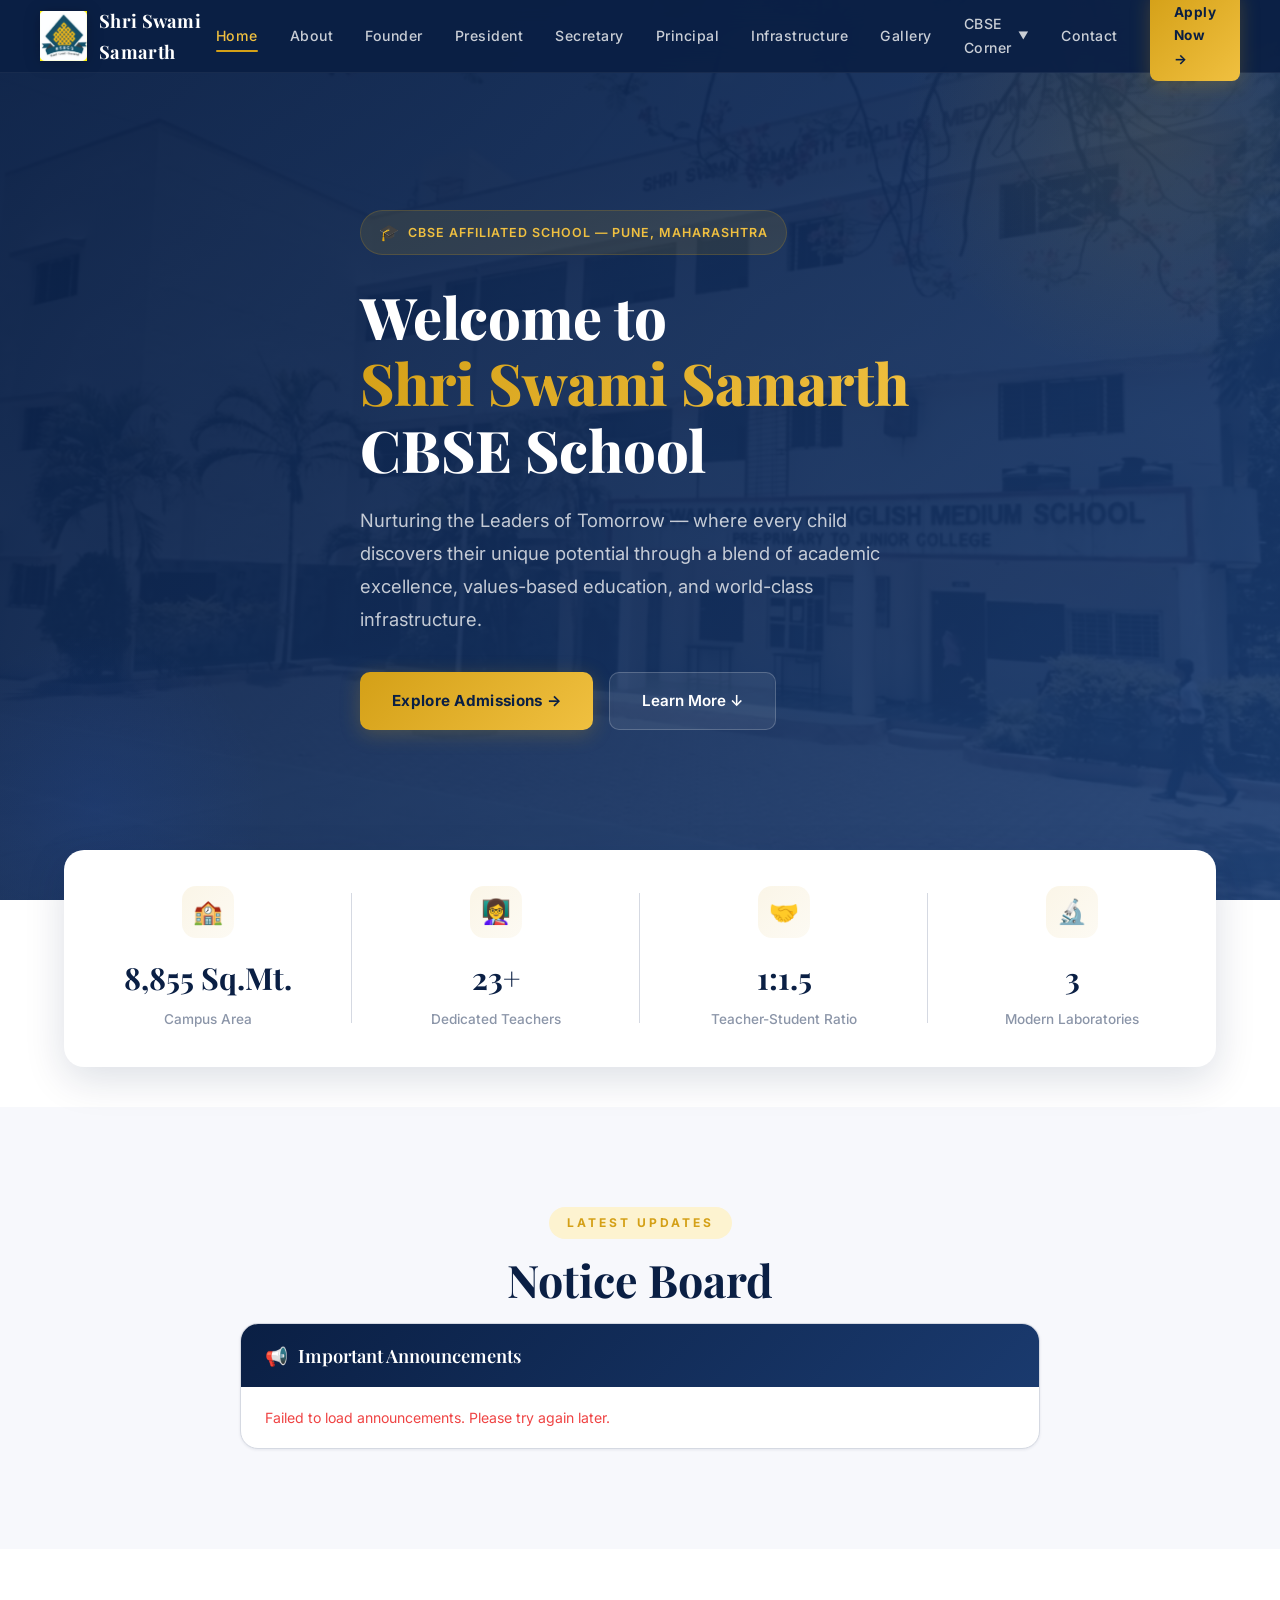
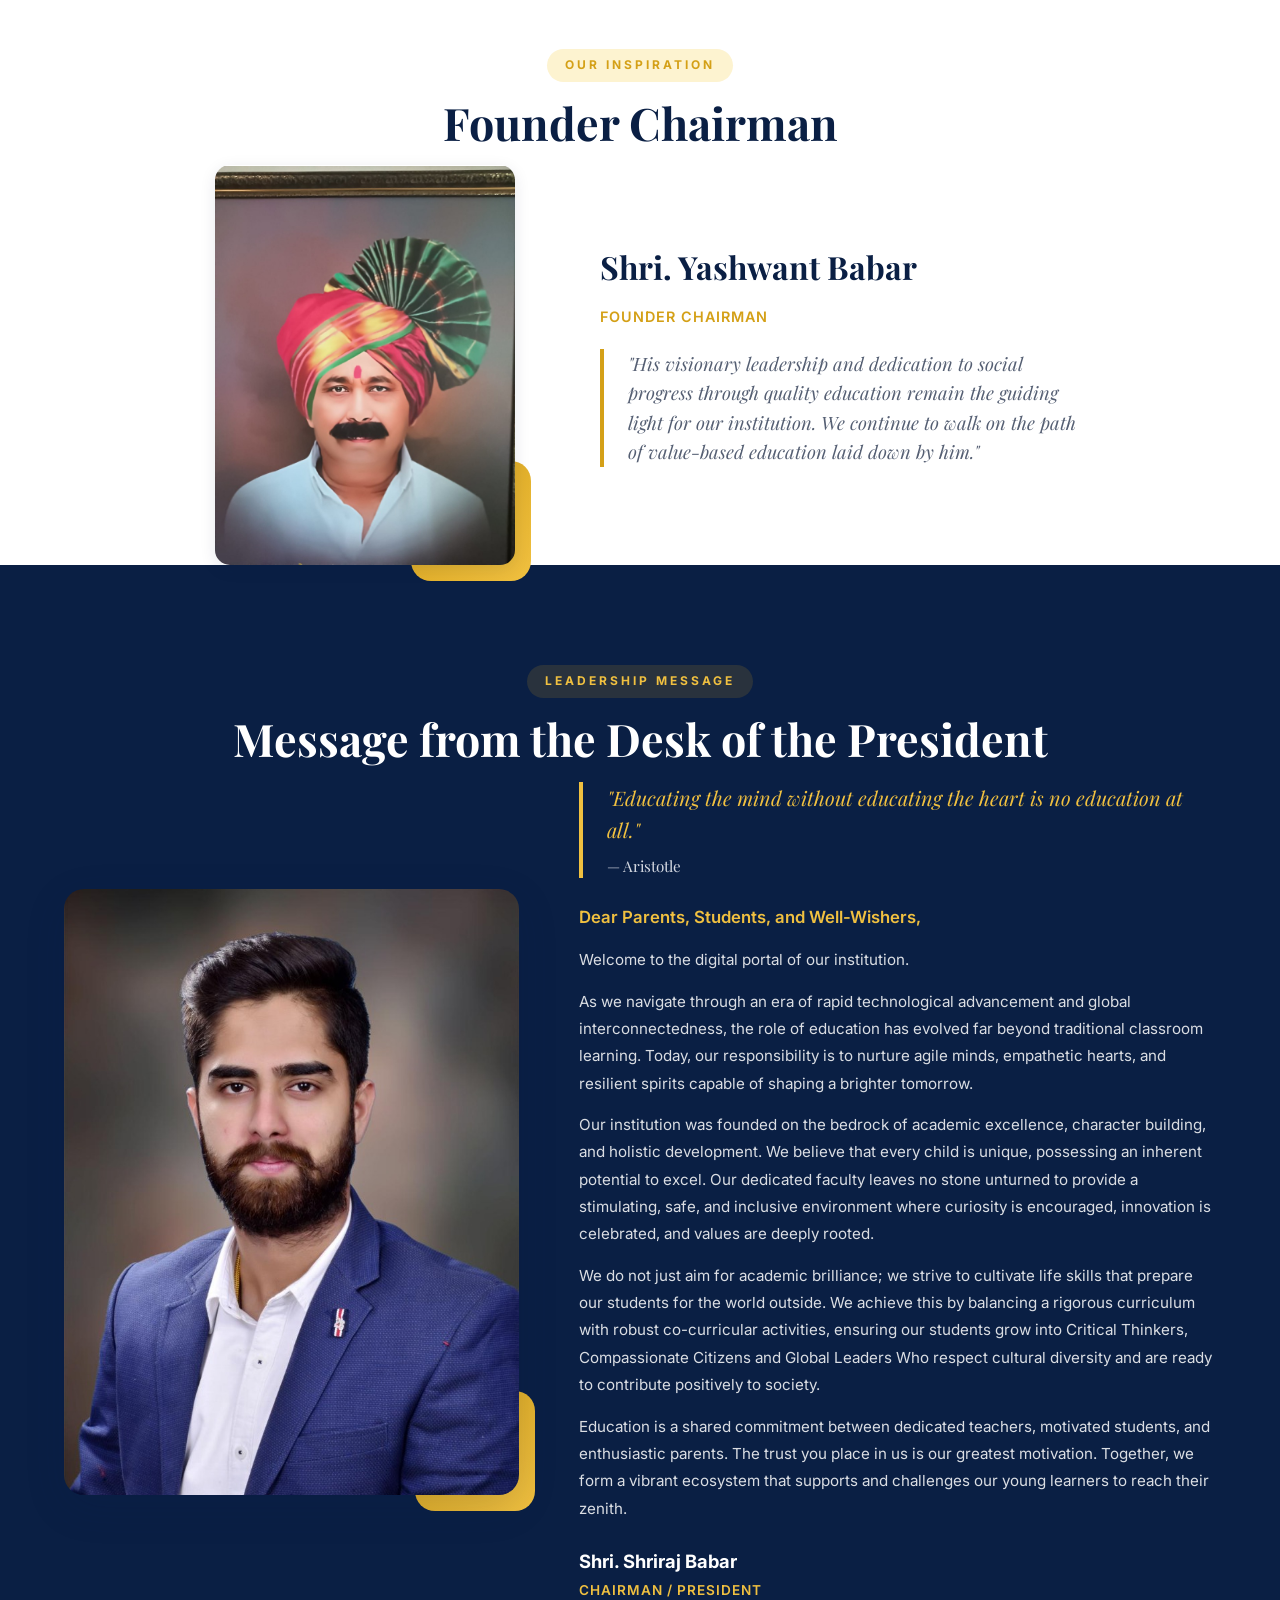
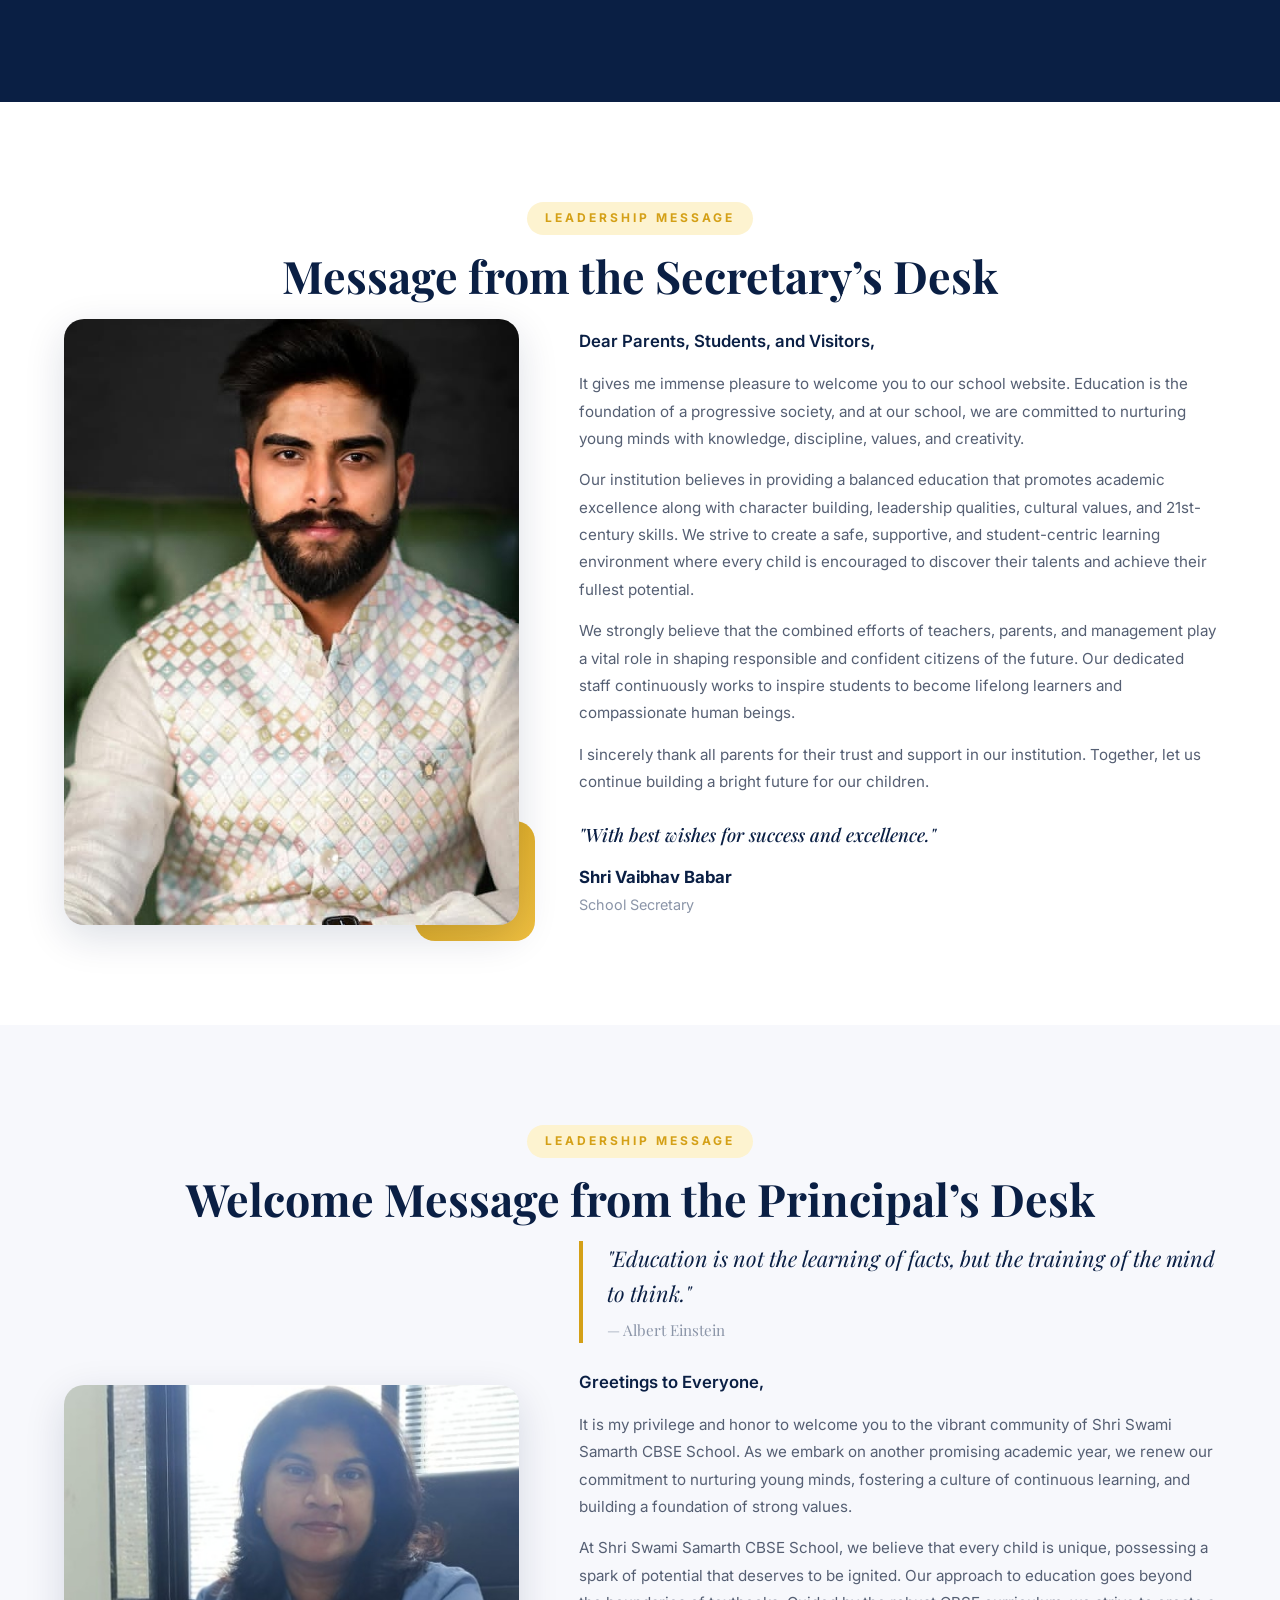
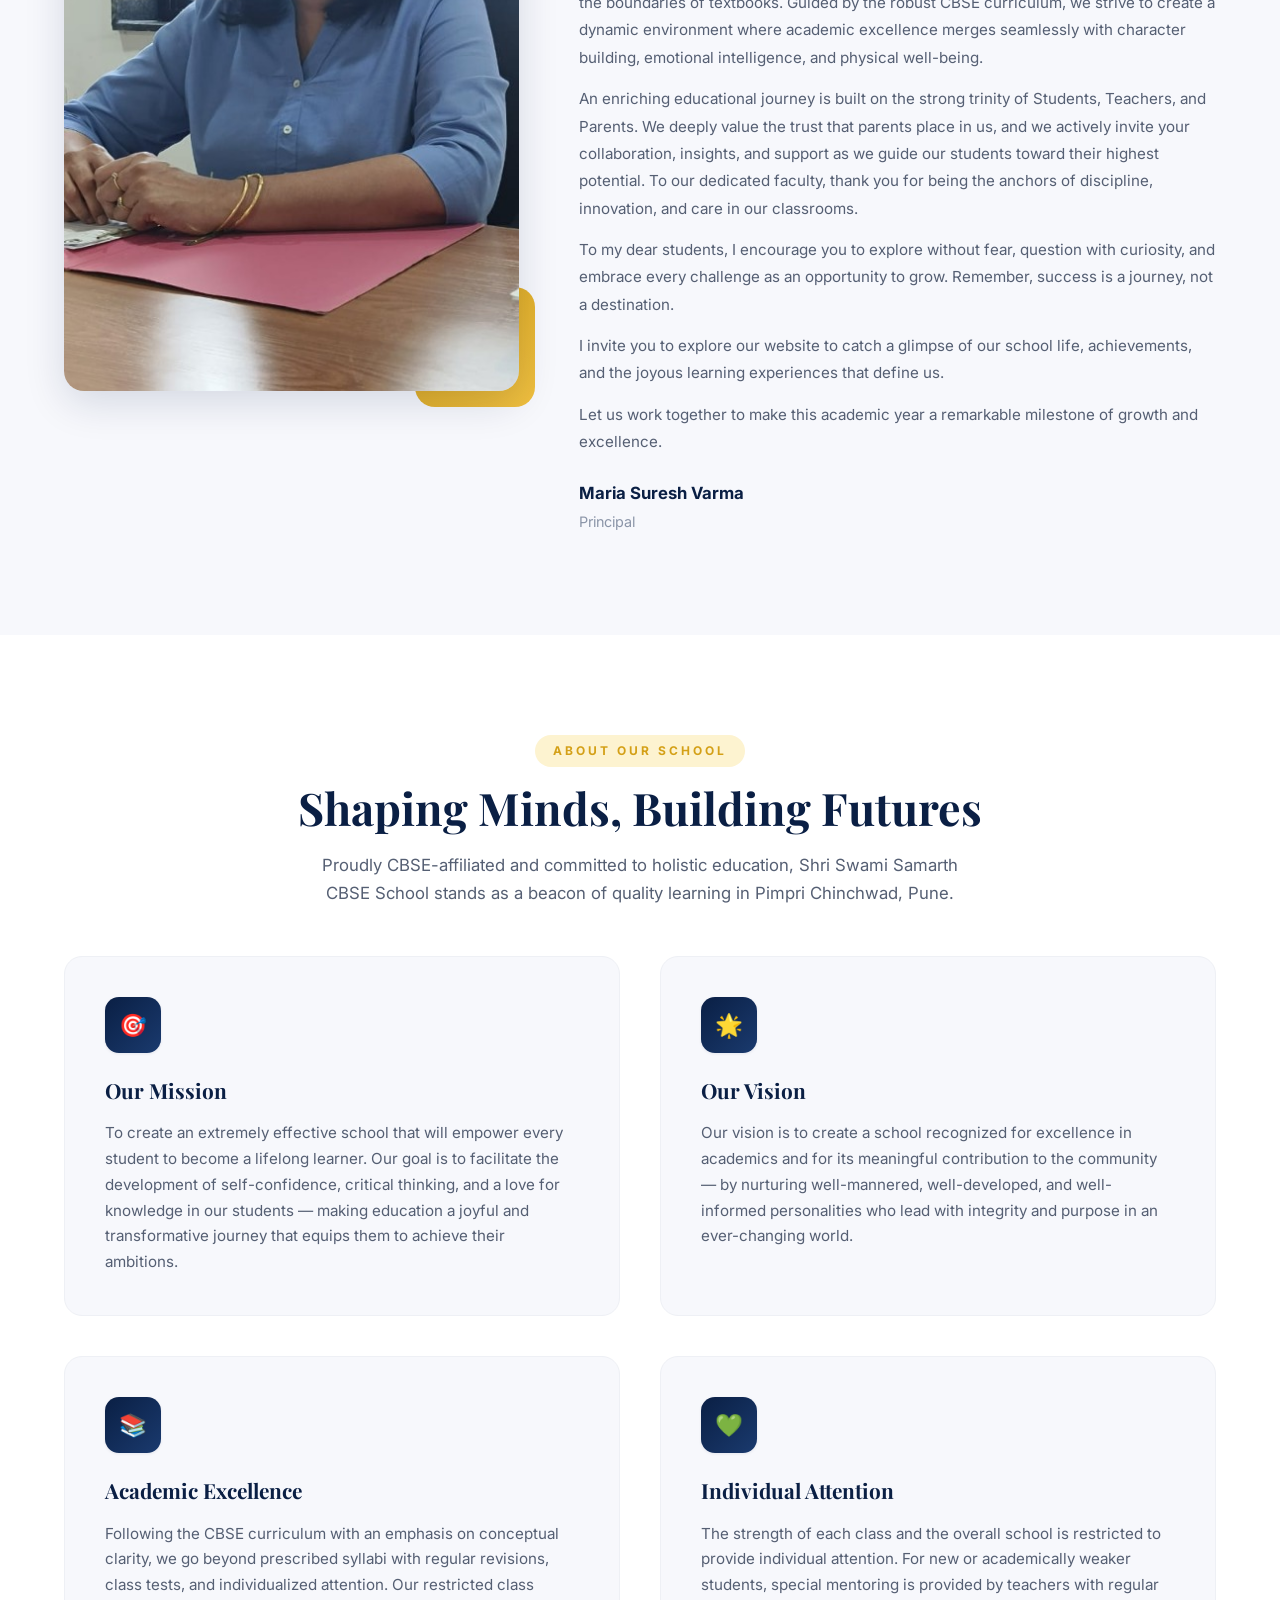
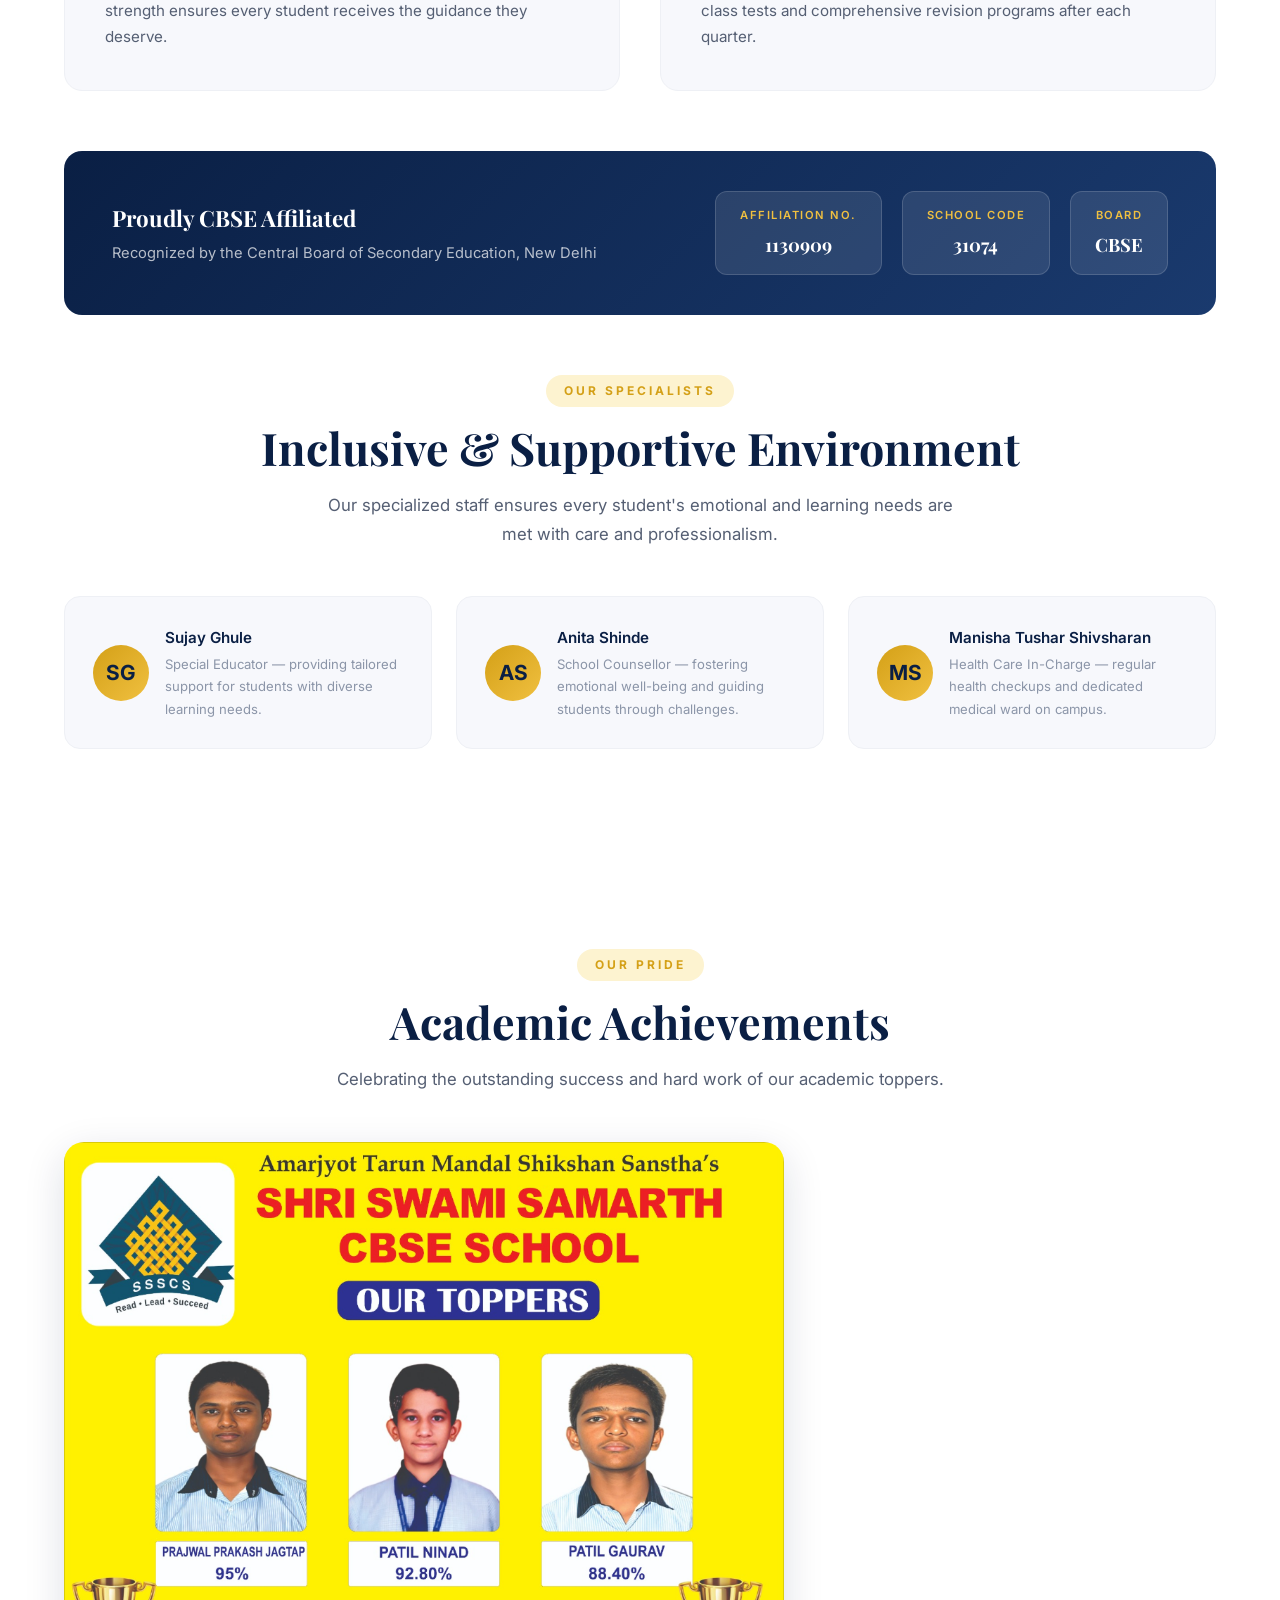
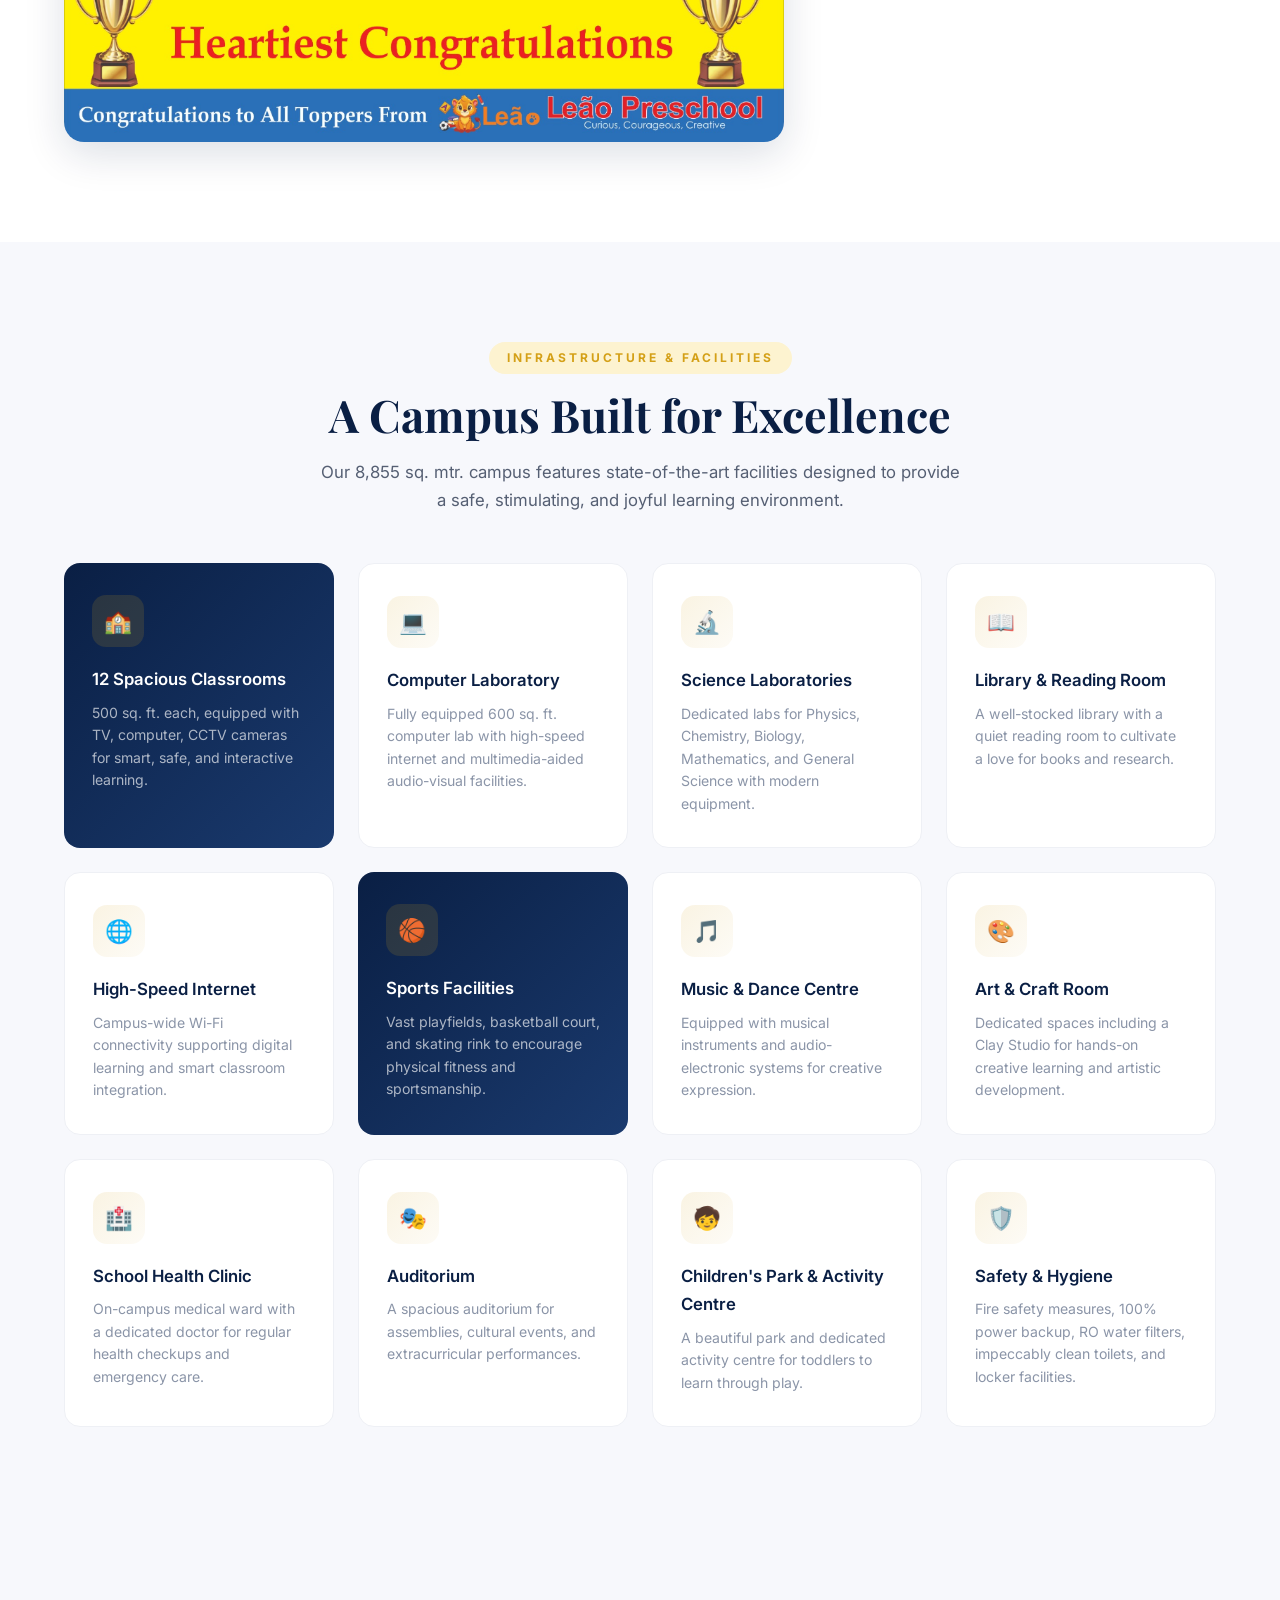
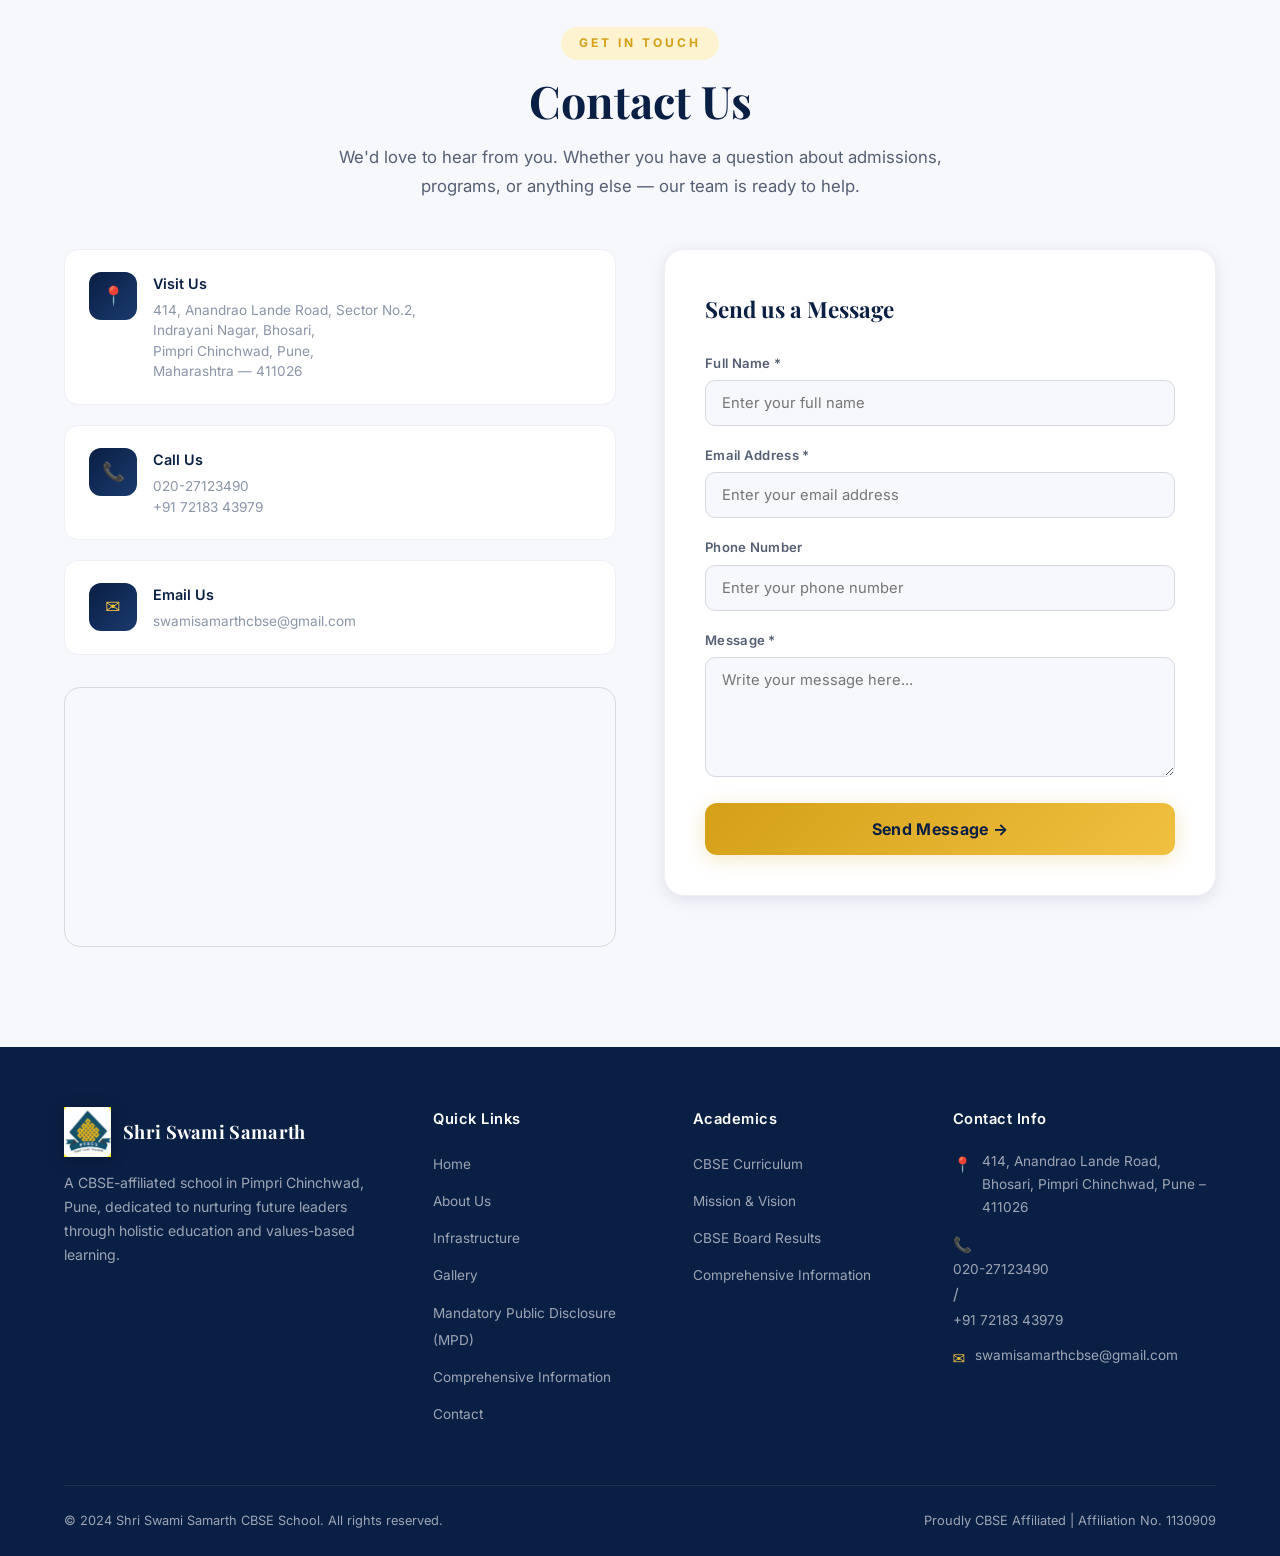
==== commit e7ec3333: "Add school gallery page with pre-primary images/video, interactive filtering tabs, and responsive li" ====
--- a/index.html
+++ b/index.html
@@ -29,6 +29,7 @@
         <a href="#secretary">Secretary</a>
         <a href="#principal">Principal</a>
         <a href="#infrastructure">Infrastructure</a>
+        <a href="gallery.html">Gallery</a>
         <div class="nav-dropdown">
           <a href="#" class="dropdown-trigger">CBSE Corner <span class="arrow" style="font-size: 0.65rem;">▼</span></a>
           <div class="dropdown-menu">
@@ -517,6 +518,7 @@
             <li><a href="#home">Home</a></li>
             <li><a href="#about">About Us</a></li>
             <li><a href="#infrastructure">Infrastructure</a></li>
+            <li><a href="gallery.html">Gallery</a></li>
             <li><a href="mpd.html">Mandatory Public Disclosure (MPD)</a></li>
             <li><a href="comprehensive-info.html">Comprehensive Information</a></li>
             <li><a href="#contact">Contact</a></li>
--- a/styles.css
+++ b/styles.css
@@ -1711,13 +1711,16 @@
     flex-direction: column;
     padding: 100px 32px 40px;
     gap: 24px;
-    transition: right .35s var(--ease);
+    transition: right .35s var(--ease), visibility .35s var(--ease);
     box-shadow: -8px 0 40px rgba(0, 0, 0, .3);
     align-items: flex-start;
+    visibility: hidden;
+    z-index: 1002;
   }
 
   .nav-links.open {
     right: 0;
+    visibility: visible;
   }
 
   /* Mobile Dropdown styles */
@@ -1846,4 +1849,375 @@
   .hero h1 {
     font-size: 1.7rem;
   }
+}
+
+/* ===================================================================
+   SCHOOL GALLERY & LIGHTBOX
+   =================================================================== */
+
+.gallery-filter {
+  display: flex;
+  justify-content: center;
+  flex-wrap: wrap;
+  gap: 12px;
+  margin: 40px auto 50px;
+  max-width: 800px;
+}
+
+.filter-btn {
+  padding: 10px 24px;
+  font-family: var(--font-body);
+  font-weight: 600;
+  font-size: 0.95rem;
+  color: var(--gray-600);
+  background: var(--off-white);
+  border: 1px solid var(--gray-200);
+  border-radius: 100px;
+  transition: all 0.3s var(--ease);
+}
+
+.filter-btn:hover {
+  background: var(--gray-100);
+  color: var(--navy);
+  border-color: var(--gray-400);
+}
+
+.filter-btn.active {
+  color: var(--white);
+  background: var(--navy);
+  border-color: var(--navy);
+  box-shadow: 0 4px 12px rgba(10, 31, 68, 0.2);
+}
+
+.gallery-grid {
+  display: grid;
+  grid-template-columns: repeat(auto-fill, minmax(320px, 1fr));
+  gap: 30px;
+  margin-bottom: 80px;
+}
+
+.gallery-card {
+  background: var(--white);
+  border: 1px solid var(--gray-100);
+  border-radius: 16px;
+  overflow: hidden;
+  box-shadow: var(--shadow-sm);
+  transition: transform 0.4s var(--ease), box-shadow 0.4s var(--ease);
+  display: flex;
+  flex-direction: column;
+  opacity: 1;
+  transform: translateY(0);
+}
+
+/* For filtering transition animations */
+.gallery-card.hidden {
+  display: none !important;
+}
+
+.gallery-card.fade-out {
+  opacity: 0;
+  transform: scale(0.9) translateY(20px);
+}
+
+.gallery-card.fade-in {
+  animation: cardFadeIn 0.5s var(--ease) forwards;
+}
+
+@keyframes cardFadeIn {
+  from {
+    opacity: 0;
+    transform: scale(0.9) translateY(20px);
+  }
+  to {
+    opacity: 1;
+    transform: scale(1) translateY(0);
+  }
+}
+
+.gallery-card:hover {
+  transform: translateY(-8px);
+  box-shadow: var(--shadow-lg);
+  border-color: var(--gray-200);
+}
+
+.gallery-media-wrapper {
+  position: relative;
+  width: 100%;
+  aspect-ratio: 4 / 3;
+  overflow: hidden;
+  background: var(--navy);
+  cursor: pointer;
+}
+
+.gallery-media-wrapper img,
+.gallery-media-wrapper video {
+  width: 100%;
+  height: 100%;
+  object-fit: cover;
+  transition: transform 0.6s var(--ease);
+}
+
+.gallery-card:hover .gallery-media-wrapper img,
+.gallery-card:hover .gallery-media-wrapper video {
+  transform: scale(1.06);
+}
+
+/* Video Overlay Play Button */
+.video-overlay-play {
+  position: absolute;
+  top: 50%;
+  left: 50%;
+  transform: translate(-50%, -50%);
+  width: 64px;
+  height: 64px;
+  background: rgba(212, 160, 23, 0.9); /* Gold background */
+  border-radius: 50%;
+  display: flex;
+  align-items: center;
+  justify-content: center;
+  box-shadow: 0 4px 20px rgba(0, 0, 0, 0.3), var(--shadow-gold);
+  transition: all 0.3s var(--ease);
+  z-index: 2;
+}
+
+.video-overlay-play::after {
+  content: "";
+  display: block;
+  width: 0;
+  height: 0;
+  border-style: solid;
+  border-width: 10px 0 10px 18px;
+  border-color: transparent transparent transparent var(--white);
+  margin-left: 4px; /* offset slightly to visually center the play triangle */
+}
+
+.gallery-card:hover .video-overlay-play {
+  background: var(--gold-light);
+  transform: translate(-50%, -50%) scale(1.1);
+  box-shadow: 0 6px 24px rgba(0, 0, 0, 0.4), 0 0 0 6px rgba(212, 160, 23, 0.3);
+}
+
+.gallery-card-info {
+  padding: 20px;
+  flex-grow: 1;
+  display: flex;
+  flex-direction: column;
+}
+
+.gallery-card-tag {
+  display: inline-block;
+  align-self: flex-start;
+  font-size: 0.72rem;
+  font-weight: 700;
+  text-transform: uppercase;
+  color: var(--gold);
+  background: var(--gold-soft);
+  padding: 3px 10px;
+  border-radius: 4px;
+  margin-bottom: 10px;
+  letter-spacing: 1px;
+}
+
+.gallery-card-title {
+  font-family: var(--font-body);
+  font-size: 1.05rem;
+  font-weight: 700;
+  color: var(--navy);
+  margin-bottom: 8px;
+  line-height: 1.4;
+}
+
+.gallery-card-desc {
+  font-size: 0.88rem;
+  color: var(--gray-600);
+  line-height: 1.5;
+}
+
+/* Empty Gallery State */
+.gallery-empty {
+  grid-column: 1 / -1;
+  text-align: center;
+  padding: 60px 40px;
+  background: var(--off-white);
+  border: 2px dashed var(--gray-200);
+  border-radius: 16px;
+  max-width: 600px;
+  margin: 40px auto;
+}
+
+.gallery-empty-icon {
+  font-size: 3rem;
+  margin-bottom: 16px;
+  display: block;
+}
+
+.gallery-empty h3 {
+  font-family: var(--font-body);
+  font-size: 1.25rem;
+  color: var(--navy);
+  margin-bottom: 8px;
+}
+
+.gallery-empty p {
+  color: var(--gray-600);
+  font-size: 0.95rem;
+}
+
+/* ---------- Lightbox Modal ---------- */
+.lightbox-modal {
+  position: fixed;
+  top: 0;
+  left: 0;
+  width: 100%;
+  height: 100%;
+  background: rgba(10, 31, 68, 0.97);
+  backdrop-filter: blur(10px);
+  -webkit-backdrop-filter: blur(10px);
+  z-index: 2000;
+  display: none;
+  align-items: center;
+  justify-content: center;
+  opacity: 0;
+  transition: opacity 0.3s ease;
+}
+
+.lightbox-modal.open {
+  display: flex;
+  opacity: 1;
+}
+
+.lightbox-container {
+  position: relative;
+  width: 90%;
+  max-width: 1000px;
+  display: flex;
+  flex-direction: column;
+  align-items: center;
+}
+
+.lightbox-media-wrapper {
+  position: relative;
+  width: 100%;
+  max-height: 75vh;
+  display: flex;
+  align-items: center;
+  justify-content: center;
+  overflow: hidden;
+  border-radius: 8px;
+  box-shadow: 0 20px 50px rgba(0, 0, 0, 0.5);
+  background: #000;
+}
+
+.lightbox-media-wrapper img,
+.lightbox-media-wrapper video {
+  max-width: 100%;
+  max-height: 75vh;
+  object-fit: contain;
+  display: block;
+}
+
+.lightbox-caption {
+  width: 100%;
+  color: var(--white);
+  text-align: center;
+  margin-top: 20px;
+  font-family: var(--font-body);
+}
+
+.lightbox-caption h3 {
+  font-size: 1.25rem;
+  color: var(--gold-light);
+  margin-bottom: 4px;
+  font-weight: 600;
+}
+
+.lightbox-caption p {
+  font-size: 0.9rem;
+  color: var(--gray-200);
+}
+
+/* Close & Nav buttons */
+.lightbox-btn {
+  position: absolute;
+  background: rgba(255, 255, 255, 0.08);
+  border: 1px solid rgba(255, 255, 255, 0.15);
+  color: var(--white);
+  font-size: 1.5rem;
+  width: 50px;
+  height: 50px;
+  border-radius: 50%;
+  display: flex;
+  align-items: center;
+  justify-content: center;
+  transition: all 0.3s var(--ease);
+  z-index: 2010;
+}
+
+.lightbox-btn:hover {
+  background: var(--gold);
+  border-color: var(--gold);
+  color: var(--white);
+  box-shadow: var(--shadow-gold);
+}
+
+.lightbox-close {
+  top: -60px;
+  right: 0;
+  font-size: 1.8rem;
+}
+
+.lightbox-prev {
+  left: -70px;
+  top: 50%;
+  transform: translateY(-50%);
+}
+
+.lightbox-next {
+  right: -70px;
+  top: 50%;
+  transform: translateY(-50%);
+}
+
+/* Lightbox responsiveness */
+@media (max-width: 1200px) {
+  .lightbox-prev {
+    left: 10px;
+    background: rgba(10, 31, 68, 0.6);
+  }
+  .lightbox-next {
+    right: 10px;
+    background: rgba(10, 31, 68, 0.6);
+  }
+  .lightbox-close {
+    top: 10px;
+    right: 10px;
+    background: rgba(10, 31, 68, 0.6);
+  }
+}
+
+@media (max-width: 768px) {
+  .gallery-grid {
+    grid-template-columns: repeat(auto-fill, minmax(280px, 1fr));
+    gap: 20px;
+  }
+  .gallery-filter {
+    margin: 30px auto 35px;
+    gap: 8px;
+  }
+  .filter-btn {
+    padding: 8px 18px;
+    font-size: 0.85rem;
+  }
+  .lightbox-media-wrapper {
+    max-height: 60vh;
+  }
+  .lightbox-media-wrapper img,
+  .lightbox-media-wrapper video {
+    max-height: 60vh;
+  }
+  .lightbox-btn {
+    width: 40px;
+    height: 40px;
+    font-size: 1.2rem;
+  }
 }
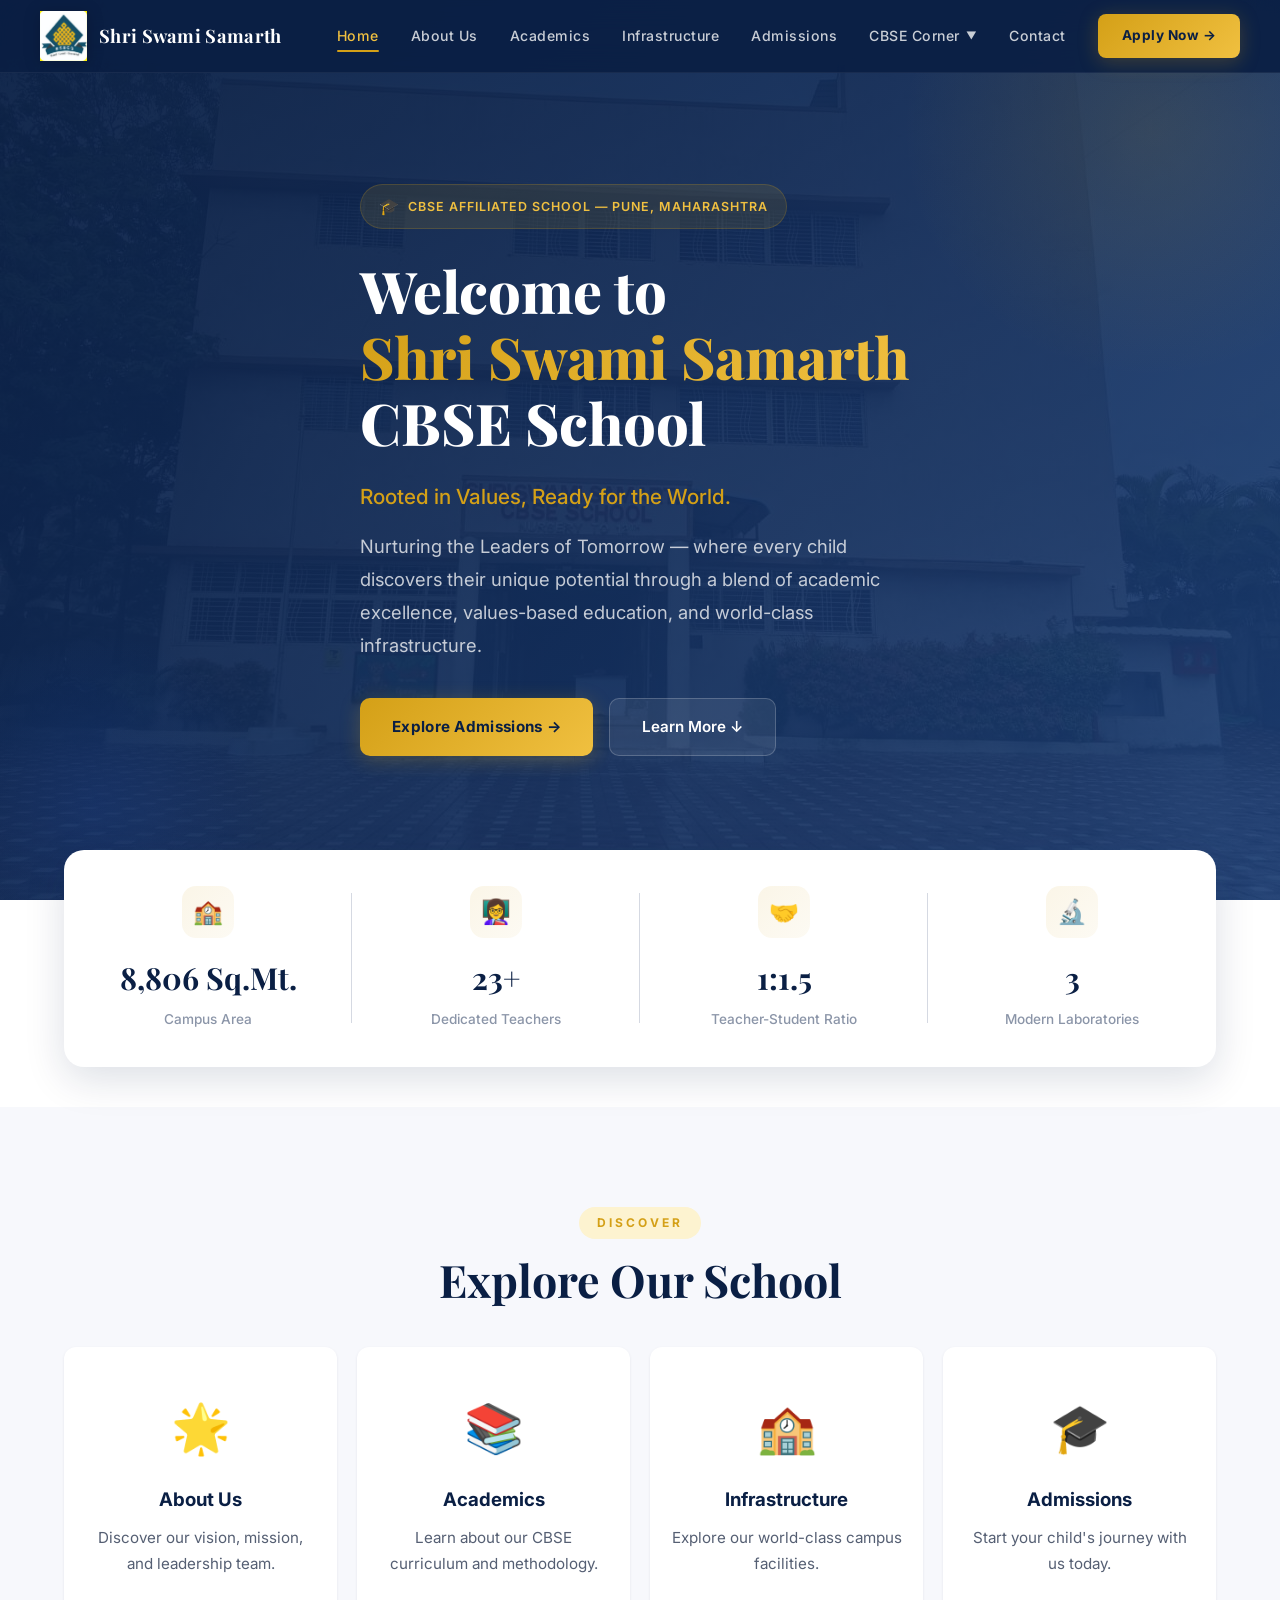
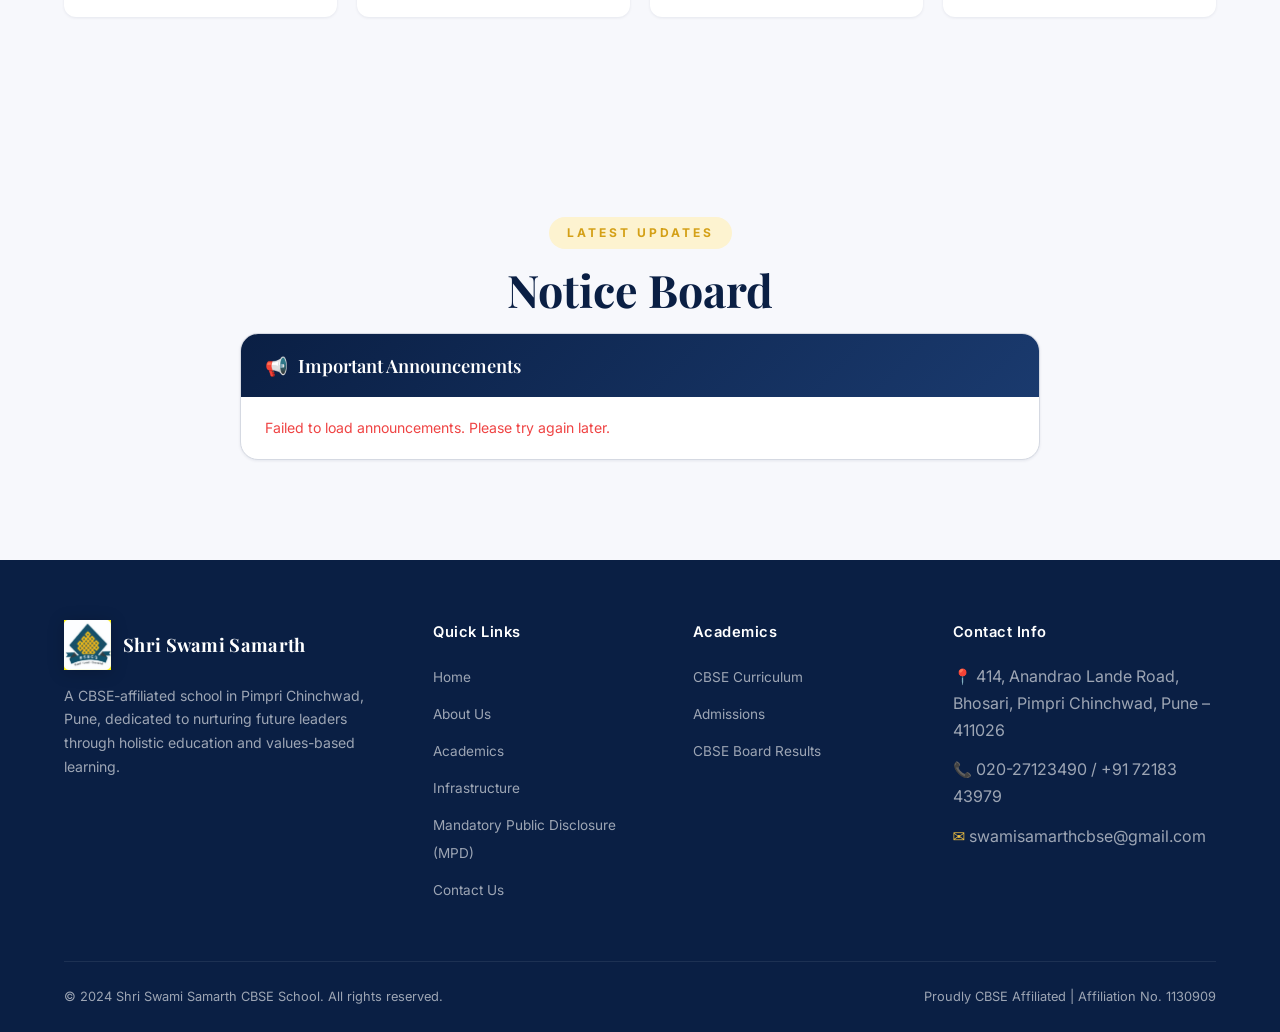
==== commit 1b2f3c50: "Restructure to multi-page layout, integrate docx content, and update MPD PDF" ====
--- a/index.html
+++ b/index.html
@@ -1,6 +1,5 @@
 <!DOCTYPE html>
 <html lang="en">
-
 <head>
   <meta charset="UTF-8">
   <meta name="viewport" content="width=device-width, initial-scale=1.0">
@@ -11,34 +10,29 @@
   <link rel="icon"
     href="data:image/svg+xml,<svg xmlns='http://www.w3.org/2000/svg' viewBox='0 0 100 100'><text y='.9em' font-size='90'>🎓</text></svg>">
 </head>
-
 <body>
-
   <!-- ======================== NAVIGATION ======================== -->
   <nav class="navbar" id="navbar">
     <div class="nav-inner">
-      <a href="#home" class="nav-logo">
+      <a href="index.html" class="nav-logo">
         <img src="images/logo.png" alt="Shri Swami Samarth Logo" class="logo-img">
         <span>Shri Swami Samarth</span>
       </a>
       <div class="nav-links" id="navLinks">
-        <a href="#home" class="active">Home</a>
-        <a href="#about">About</a>
-        <a href="#founder">Founder</a>
-        <a href="#president">President</a>
-        <a href="#secretary">Secretary</a>
-        <a href="#principal">Principal</a>
-        <a href="#infrastructure">Infrastructure</a>
-        <a href="gallery.html">Gallery</a>
+        <a href="index.html" class="active">Home</a>
+        <a href="about.html">About Us</a>
+        <a href="academics.html">Academics</a>
+        <a href="infrastructure.html">Infrastructure</a>
+        <a href="admissions.html">Admissions</a>
         <div class="nav-dropdown">
           <a href="#" class="dropdown-trigger">CBSE Corner <span class="arrow" style="font-size: 0.65rem;">▼</span></a>
           <div class="dropdown-menu">
-            <a href="mpd.html">Mandatory Public Disclosure</a>
+            <a href="disclosures.html">Mandatory Public Disclosure</a>
             <a href="comprehensive-info.html">Comprehensive Information</a>
           </div>
         </div>
-        <a href="#contact">Contact</a>
-        <a href="#contact" class="nav-cta">Apply Now →</a>
+        <a href="contact.html">Contact</a>
+        <a href="admissions.html" class="nav-cta">Apply Now →</a>
       </div>
       <div class="hamburger" id="hamburger">
         <span></span><span></span><span></span>
@@ -61,11 +55,12 @@
         <span class="highlight">Shri Swami Samarth</span><br>
         CBSE School
       </h1>
+      <p style="font-size: 1.3rem; font-weight: 500; margin-bottom: 15px; color: var(--gold);">Rooted in Values, Ready for the World.</p>
       <p>Nurturing the Leaders of Tomorrow — where every child discovers their unique potential through a blend of
         academic excellence, values-based education, and world-class infrastructure.</p>
       <div class="hero-btns">
-        <a href="#contact" class="btn-primary">Explore Admissions →</a>
-        <a href="#about" class="btn-outline">Learn More ↓</a>
+        <a href="admissions.html" class="btn-primary">Explore Admissions →</a>
+        <a href="about.html" class="btn-outline">Learn More ↓</a>
       </div>
     </div>
   </section>
@@ -98,6 +93,38 @@
     </div>
   </div>
 
+  <!-- ======================== QUICK LINKS / CATEGORIES ======================== -->
+  <section class="section-pad" style="background: var(--off-white);">
+    <div class="container">
+      <div class="text-center reveal">
+        <span class="section-badge">Discover</span>
+        <h2 class="section-title">Explore Our School</h2>
+      </div>
+      <div class="grid" style="display: grid; grid-template-columns: repeat(auto-fit, minmax(250px, 1fr)); gap: 20px; margin-top: 40px;">
+        <a href="about.html" class="card reveal" style="text-align: center; padding: 40px 20px; background: white; border-radius: 12px; box-shadow: var(--shadow-sm); text-decoration: none; color: inherit; transition: transform 0.3s ease;">
+          <div style="font-size: 3rem; margin-bottom: 15px;">🌟</div>
+          <h3 style="color: var(--navy); margin-bottom: 10px;">About Us</h3>
+          <p style="color: var(--gray-600); font-size: 0.95rem;">Discover our vision, mission, and leadership team.</p>
+        </a>
+        <a href="academics.html" class="card reveal" style="text-align: center; padding: 40px 20px; background: white; border-radius: 12px; box-shadow: var(--shadow-sm); text-decoration: none; color: inherit; transition: transform 0.3s ease;">
+          <div style="font-size: 3rem; margin-bottom: 15px;">📚</div>
+          <h3 style="color: var(--navy); margin-bottom: 10px;">Academics</h3>
+          <p style="color: var(--gray-600); font-size: 0.95rem;">Learn about our CBSE curriculum and methodology.</p>
+        </a>
+        <a href="infrastructure.html" class="card reveal" style="text-align: center; padding: 40px 20px; background: white; border-radius: 12px; box-shadow: var(--shadow-sm); text-decoration: none; color: inherit; transition: transform 0.3s ease;">
+          <div style="font-size: 3rem; margin-bottom: 15px;">🏫</div>
+          <h3 style="color: var(--navy); margin-bottom: 10px;">Infrastructure</h3>
+          <p style="color: var(--gray-600); font-size: 0.95rem;">Explore our world-class campus facilities.</p>
+        </a>
+        <a href="admissions.html" class="card reveal" style="text-align: center; padding: 40px 20px; background: white; border-radius: 12px; box-shadow: var(--shadow-sm); text-decoration: none; color: inherit; transition: transform 0.3s ease;">
+          <div style="font-size: 3rem; margin-bottom: 15px;">🎓</div>
+          <h3 style="color: var(--navy); margin-bottom: 10px;">Admissions</h3>
+          <p style="color: var(--gray-600); font-size: 0.95rem;">Start your child's journey with us today.</p>
+        </a>
+      </div>
+    </div>
+  </section>
+
   <!-- ======================== ANNOUNCEMENTS ======================== -->
   <section class="announcements section-pad" id="announcements">
     <div class="container">
@@ -117,444 +144,49 @@
     </div>
   </section>
 
-  <!-- ======================== FOUNDER CHAIRMAN ======================== -->
-  <section class="founder section-pad" id="founder" style="background: var(--white); padding-bottom: 0;">
-    <div class="container">
-      <div class="text-center reveal">
-        <span class="section-badge">Our Inspiration</span>
-        <h2 class="section-title">Founder Chairman</h2>
-      </div>
-      <div class="principal-grid" style="grid-template-columns: 1fr 1.4fr; align-items: center; max-width: 900px; margin: 0 auto;">
-        <div class="principal-image-wrap reveal" style="max-width: 300px; margin: 0 auto;">
-          <img src="images/founder.jpg" alt="Shri. Yashwant Babar, Founder Chairman" style="border-radius: 15px; box-shadow: var(--shadow-md); max-height: 400px; object-fit: contain;">
-          <div class="principal-image-accent"></div>
-        </div>
-        <div class="principal-content reveal" style="text-align: left; display: flex; flex-direction: column; justify-content: center;">
-          <h3 style="color: var(--navy); font-size: 2rem; font-family: var(--font-heading); margin-bottom: 10px;">Shri. Yashwant Babar</h3>
-          <p style="color: var(--gold); font-weight: 600; text-transform: uppercase; font-size: 0.9rem; letter-spacing: 1px; margin-bottom: 20px;">Founder Chairman</p>
-          <blockquote style="font-size: 1.15rem; color: var(--gray-600); border-left-color: var(--gold);">
-            "His visionary leadership and dedication to social progress through quality education remain the guiding light for our institution. We continue to walk on the path of value-based education laid down by him."
-          </blockquote>
-        </div>
-      </div>
-    </div>
-  </section>
-
-  <!-- ======================== PRESIDENT'S MESSAGE ======================== -->
-  <section class="president section-pad" id="president">
-    <div class="container">
-      <div class="text-center reveal">
-        <span class="section-badge">Leadership Message</span>
-        <h2 class="section-title">Message from the Desk of the President</h2>
-      </div>
-      <div class="principal-grid">
-        <div class="principal-image-wrap reveal">
-          <img src="images/chairman.jpg" alt="Shri. Shriraj Babar, President">
-          <div class="principal-image-accent"></div>
-        </div>
-        <div class="president-content reveal">
-          <blockquote>
-            "Educating the mind without educating the heart is no education at all."
-            <span>— Aristotle</span>
-          </blockquote>
-          <div class="president-text">
-            <p class="salutation">Dear Parents, Students, and Well-Wishers,</p>
-            <p>Welcome to the digital portal of our institution.</p>
-            <p>As we navigate through an era of rapid technological advancement and global interconnectedness, the role of education has evolved far beyond traditional classroom learning. Today, our responsibility is to nurture agile minds, empathetic hearts, and resilient spirits capable of shaping a brighter tomorrow.</p>
-            <p>Our institution was founded on the bedrock of academic excellence, character building, and holistic development. We believe that every child is unique, possessing an inherent potential to excel. Our dedicated faculty leaves no stone unturned to provide a stimulating, safe, and inclusive environment where curiosity is encouraged, innovation is celebrated, and values are deeply rooted.</p>
-            <p>We do not just aim for academic brilliance; we strive to cultivate life skills that prepare our students for the world outside. We achieve this by balancing a rigorous curriculum with robust co-curricular activities, ensuring our students grow into Critical Thinkers, Compassionate Citizens and Global Leaders Who respect cultural diversity and are ready to contribute positively to society.</p>
-            <p>Education is a shared commitment between dedicated teachers, motivated students, and enthusiastic parents. The trust you place in us is our greatest motivation. Together, we form a vibrant ecosystem that supports and challenges our young learners to reach their zenith.</p>
-          </div>
-          <p class="name">Shri. Shriraj Babar</p>
-          <p class="title">Chairman / President</p>
-        </div>
-      </div>
-    </div>
-  </section>
-
-  <!-- ======================== SECRETARY'S MESSAGE ======================== -->
-  <section class="principal section-pad" id="secretary" style="background: var(--white);">
-    <div class="container">
-      <div class="text-center reveal">
-        <span class="section-badge">Leadership Message</span>
-        <h2 class="section-title">Message from the Secretary’s Desk</h2>
-      </div>
-      <div class="principal-grid">
-        <div class="principal-image-wrap reveal">
-          <img src="images/secretary.png" alt="Shri Vaibhav Babar, School Secretary">
-          <div class="principal-image-accent"></div>
-        </div>
-        <div class="principal-content reveal">
-          <div class="principal-text">
-            <p class="salutation">Dear Parents, Students, and Visitors,</p>
-            <p>It gives me immense pleasure to welcome you to our school website. Education is the foundation of a progressive society, and at our school, we are committed to nurturing young minds with knowledge, discipline, values, and creativity.</p>
-            <p>Our institution believes in providing a balanced education that promotes academic excellence along with character building, leadership qualities, cultural values, and 21st-century skills. We strive to create a safe, supportive, and student-centric learning environment where every child is encouraged to discover their talents and achieve their fullest potential.</p>
-            <p>We strongly believe that the combined efforts of teachers, parents, and management play a vital role in shaping responsible and confident citizens of the future. Our dedicated staff continuously works to inspire students to become lifelong learners and compassionate human beings.</p>
-            <p>I sincerely thank all parents for their trust and support in our institution. Together, let us continue building a bright future for our children.</p>
-          </div>
-          <p style="font-family: var(--font-heading); font-size: 1.15rem; font-style: italic; color: var(--navy); margin-bottom: 12px; font-weight: 500;">"With best wishes for success and excellence."</p>
-          <p class="name">Shri Vaibhav Babar</p>
-          <p class="title">School Secretary</p>
-        </div>
-      </div>
-    </div>
-  </section>
-
-  <!-- ======================== PRINCIPAL'S MESSAGE ======================== -->
-  <section class="principal section-pad" id="principal">
-    <div class="container">
-      <div class="text-center reveal">
-        <span class="section-badge">Leadership Message</span>
-        <h2 class="section-title">Welcome Message from the Principal’s Desk</h2>
-      </div>
-      <div class="principal-grid">
-        <div class="principal-image-wrap reveal">
-          <img src="images/principal.jpg" alt="Maria Suresh Varma, Principal">
-          <div class="principal-image-accent"></div>
-        </div>
-        <div class="principal-content reveal">
-          <blockquote>
-            "Education is not the learning of facts, but the training of the mind to think."
-            <span>— Albert Einstein</span>
-          </blockquote>
-          <div class="principal-text">
-            <p class="salutation">Greetings to Everyone,</p>
-            <p>It is my privilege and honor to welcome you to the vibrant community of Shri Swami Samarth CBSE School. As we embark on another promising academic year, we renew our commitment to nurturing young minds, fostering a culture of continuous learning, and building a foundation of strong values.</p>
-            <p>At Shri Swami Samarth CBSE School, we believe that every child is unique, possessing a spark of potential that deserves to be ignited. Our approach to education goes beyond the boundaries of textbooks. Guided by the robust CBSE curriculum, we strive to create a dynamic environment where academic excellence merges seamlessly with character building, emotional intelligence, and physical well-being.</p>
-            <p>An enriching educational journey is built on the strong trinity of Students, Teachers, and Parents. We deeply value the trust that parents place in us, and we actively invite your collaboration, insights, and support as we guide our students toward their highest potential. To our dedicated faculty, thank you for being the anchors of discipline, innovation, and care in our classrooms.</p>
-            <p>To my dear students, I encourage you to explore without fear, question with curiosity, and embrace every challenge as an opportunity to grow. Remember, success is a journey, not a destination.</p>
-            <p>I invite you to explore our website to catch a glimpse of our school life, achievements, and the joyous learning experiences that define us.</p>
-            <p>Let us work together to make this academic year a remarkable milestone of growth and excellence.</p>
-          </div>
-          <p class="name">Maria Suresh Varma</p>
-          <p class="title">Principal</p>
-        </div>
-      </div>
-    </div>
-  </section>
-
-  <!-- ======================== ABOUT / ACADEMICS ======================== -->
-  <section class="about section-pad" id="about">
-    <div class="container">
-      <div class="text-center reveal">
-        <span class="section-badge">About Our School</span>
-        <h2 class="section-title">Shaping Minds, Building Futures</h2>
-        <p class="section-subtitle">Proudly CBSE-affiliated and committed to holistic education, Shri Swami Samarth CBSE
-          School stands as a beacon of quality learning in Pimpri Chinchwad, Pune.</p>
-      </div>
-
-      <!-- Mission / Vision Cards -->
-      <div class="about-grid">
-        <div class="about-card reveal">
-          <div class="about-card-icon">🎯</div>
-          <h3>Our Mission</h3>
-          <p>To create an extremely effective school that will empower every student to become a lifelong learner. Our
-            goal is to facilitate the development of self-confidence, critical thinking, and a love for knowledge in our
-            students — making education a joyful and transformative journey that equips them to achieve their ambitions.
-          </p>
-        </div>
-        <div class="about-card reveal">
-          <div class="about-card-icon">🌟</div>
-          <h3>Our Vision</h3>
-          <p>Our vision is to create a school recognized for excellence in academics and for its meaningful contribution
-            to the community — by nurturing well-mannered, well-developed, and well-informed personalities who lead with
-            integrity and purpose in an ever-changing world.</p>
-        </div>
-        <div class="about-card reveal">
-          <div class="about-card-icon">📚</div>
-          <h3>Academic Excellence</h3>
-          <p>Following the CBSE curriculum with an emphasis on conceptual clarity, we go beyond prescribed syllabi with
-            regular revisions, class tests, and individualized attention. Our restricted class strength ensures every
-            student receives the guidance they deserve.</p>
-        </div>
-        <div class="about-card reveal">
-          <div class="about-card-icon">💚</div>
-          <h3>Individual Attention</h3>
-          <p>The strength of each class and the overall school is restricted to provide individual attention. For new or
-            academically weaker students, special mentoring is provided by teachers with regular class tests and
-            comprehensive revision programs after each quarter.</p>
-        </div>
-      </div>
-
-      <!-- CBSE Affiliation Strip -->
-      <div class="affiliation-strip reveal">
-        <div>
-          <h3>Proudly CBSE Affiliated</h3>
-          <p>Recognized by the Central Board of Secondary Education, New Delhi</p>
-        </div>
-        <div class="affiliation-badges">
-          <div class="aff-badge">
-            <div class="label">Affiliation No.</div>
-            <div class="value">1130909</div>
-          </div>
-          <div class="aff-badge">
-            <div class="label">School Code</div>
-            <div class="value">31074</div>
-          </div>
-          <div class="aff-badge">
-            <div class="label">Board</div>
-            <div class="value">CBSE</div>
-          </div>
-        </div>
-      </div>
-
-      <!-- Specialized Staff -->
-      <div class="staff-section reveal">
-        <div class="text-center">
-          <span class="section-badge">Our Specialists</span>
-          <h2 class="section-title">Inclusive & Supportive Environment</h2>
-          <p class="section-subtitle">Our specialized staff ensures every student's emotional and learning needs are met
-            with care and professionalism.</p>
-        </div>
-        <div class="staff-cards">
-          <div class="staff-card">
-            <div class="staff-avatar">SG</div>
-            <div class="staff-info">
-              <h4>Sujay Ghule</h4>
-              <p>Special Educator — providing tailored support for students with diverse learning needs.</p>
-            </div>
-          </div>
-          <div class="staff-card">
-            <div class="staff-avatar">AS</div>
-            <div class="staff-info">
-              <h4>Anita Shinde</h4>
-              <p>School Counsellor — fostering emotional well-being and guiding students through challenges.</p>
-            </div>
-          </div>
-          <div class="staff-card">
-            <div class="staff-avatar">MS</div>
-            <div class="staff-info">
-              <h4>Manisha Tushar Shivsharan</h4>
-              <p>Health Care In-Charge — regular health checkups and dedicated medical ward on campus.</p>
-            </div>
-          </div>
-        </div>
-      </div>
-    </div>
-  </section>
-
-  <!-- ======================== ACADEMIC ACHIEVEMENTS ======================== -->
-  <section class="achievements section-pad" id="achievements">
-    <div class="container">
-      <div class="text-center reveal">
-        <span class="section-badge">Our Pride</span>
-        <h2 class="section-title">Academic Achievements</h2>
-        <p class="section-subtitle">Celebrating the outstanding success and hard work of our academic toppers.</p>
-      </div>
-      <div class="achievements-image reveal text-center" style="margin-top: 30px;">
-        <img src="images/toppers.png" alt="Our Toppers - Academic Achievements" style="max-width: 100%; max-height: 600px; border-radius: 20px; box-shadow: var(--shadow-lg);">
-      </div>
-    </div>
-  </section>
-
-  <!-- ======================== INFRASTRUCTURE ======================== -->
-  <section class="infrastructure section-pad" id="infrastructure">
-    <div class="container">
-      <div class="text-center reveal">
-        <span class="section-badge">Infrastructure & Facilities</span>
-        <h2 class="section-title">A Campus Built for Excellence</h2>
-        <p class="section-subtitle">Our 8,855 sq. mtr. campus features state-of-the-art facilities designed to provide a
-          safe, stimulating, and joyful learning environment.</p>
-      </div>
-      <div class="facilities-grid">
-        <div class="facility-card highlight-card reveal">
-          <div class="facility-icon">🏫</div>
-          <h3>12 Spacious Classrooms</h3>
-          <p>500 sq. ft. each, equipped with TV, computer, CCTV cameras for smart, safe, and interactive learning.</p>
-        </div>
-        <div class="facility-card reveal">
-          <div class="facility-icon">💻</div>
-          <h3>Computer Laboratory</h3>
-          <p>Fully equipped 600 sq. ft. computer lab with high-speed internet and multimedia-aided audio-visual
-            facilities.</p>
-        </div>
-        <div class="facility-card reveal">
-          <div class="facility-icon">🔬</div>
-          <h3>Science Laboratories</h3>
-          <p>Dedicated labs for Physics, Chemistry, Biology, Mathematics, and General Science with modern equipment.</p>
-        </div>
-        <div class="facility-card reveal">
-          <div class="facility-icon">📖</div>
-          <h3>Library & Reading Room</h3>
-          <p>A well-stocked library with a quiet reading room to cultivate a love for books and research.</p>
-        </div>
-        <div class="facility-card reveal">
-          <div class="facility-icon">🌐</div>
-          <h3>High-Speed Internet</h3>
-          <p>Campus-wide Wi-Fi connectivity supporting digital learning and smart classroom integration.</p>
-        </div>
-        <div class="facility-card highlight-card reveal">
-          <div class="facility-icon">🏀</div>
-          <h3>Sports Facilities</h3>
-          <p>Vast playfields, basketball court, and skating rink to encourage physical fitness and sportsmanship.</p>
-        </div>
-        <div class="facility-card reveal">
-          <div class="facility-icon">🎵</div>
-          <h3>Music & Dance Centre</h3>
-          <p>Equipped with musical instruments and audio-electronic systems for creative expression.</p>
-        </div>
-        <div class="facility-card reveal">
-          <div class="facility-icon">🎨</div>
-          <h3>Art & Craft Room</h3>
-          <p>Dedicated spaces including a Clay Studio for hands-on creative learning and artistic development.</p>
-        </div>
-        <div class="facility-card reveal">
-          <div class="facility-icon">🏥</div>
-          <h3>School Health Clinic</h3>
-          <p>On-campus medical ward with a dedicated doctor for regular health checkups and emergency care.</p>
-        </div>
-        <div class="facility-card reveal">
-          <div class="facility-icon">🎭</div>
-          <h3>Auditorium</h3>
-          <p>A spacious auditorium for assemblies, cultural events, and extracurricular performances.</p>
-        </div>
-        <div class="facility-card reveal">
-          <div class="facility-icon">🧒</div>
-          <h3>Children's Park & Activity Centre</h3>
-          <p>A beautiful park and dedicated activity centre for toddlers to learn through play.</p>
-        </div>
-        <div class="facility-card reveal">
-          <div class="facility-icon">🛡️</div>
-          <h3>Safety & Hygiene</h3>
-          <p>Fire safety measures, 100% power backup, RO water filters, impeccably clean toilets, and locker facilities.
-          </p>
-        </div>
-      </div>
-    </div>
-  </section>
-
-  
-  <!-- ======================== CONTACT US ======================== -->
-  <section class="contact section-pad" id="contact">
-    <div class="container">
-      <div class="text-center reveal">
-        <span class="section-badge">Get in Touch</span>
-        <h2 class="section-title">Contact Us</h2>
-        <p class="section-subtitle">We'd love to hear from you. Whether you have a question about admissions, programs,
-          or anything else — our team is ready to help.</p>
-      </div>
-      <div class="contact-grid">
-        <!-- Left: Info + Map -->
-        <div class="reveal">
-          <div class="contact-info-cards">
-            <div class="contact-info-card">
-              <div class="contact-info-icon">📍</div>
-              <div>
-                <h4>Visit Us</h4>
-                <p>414, Anandrao Lande Road, Sector No.2,<br>Indrayani Nagar, Bhosari,<br>Pimpri Chinchwad,
-                  Pune,<br>Maharashtra — 411026</p>
-              </div>
-            </div>
-            <div class="contact-info-card">
-              <div class="contact-info-icon">📞</div>
-              <div>
-                <h4>Call Us</h4>
-                <p>020-27123490<br>+91 72183 43979</p>
-              </div>
-            </div>
-            <div class="contact-info-card">
-              <div class="contact-info-icon">✉️</div>
-              <div>
-                <h4>Email Us</h4>
-                <p>swamisamarthcbse@gmail.com</p>
-              </div>
-            </div>
-          </div>
-          <div class="map-container">
-            <iframe
-              src="https://www.google.com/maps/embed?pb=!1m18!1m12!1m3!1d3780.498!2d73.8415!3d18.6375!2m3!1f0!2f0!3f0!3m2!1i1024!2i768!4f13.1!3m3!1m2!1s0x3bc2b80e6b4bb4b1%3A0x53f6c97a6b55f1fc!2sShri%20Swami%20Samarth%20CBSE%20School!5e0!3m2!1sen!2sin!4v1700000000000"
-              allowfullscreen="" loading="lazy" referrerpolicy="no-referrer-when-downgrade"
-              title="School Location"></iframe>
-          </div>
-        </div>
-
-        <!-- Right: Contact Form -->
-        <div class="reveal">
-          <form class="contact-form" id="contactForm">
-            <h3>Send us a Message</h3>
-            <div class="form-group">
-              <label for="name">Full Name *</label>
-              <input type="text" id="name" placeholder="Enter your full name" required>
-            </div>
-            <div class="form-group">
-              <label for="email">Email Address *</label>
-              <input type="email" id="email" placeholder="Enter your email address" required>
-            </div>
-            <div class="form-group">
-              <label for="phone">Phone Number</label>
-              <input type="tel" id="phone" placeholder="Enter your phone number">
-            </div>
-            <div class="form-group">
-              <label for="message">Message *</label>
-              <textarea id="message" placeholder="Write your message here..." required></textarea>
-            </div>
-            <button type="submit" class="btn-submit">Send Message →</button>
-          </form>
-          <div class="form-success">
-            <div class="check">✓</div>
-            <h4>Message Sent Successfully!</h4>
-            <p>Thank you for reaching out. We'll get back to you within 24 hours.</p>
-          </div>
-        </div>
-      </div>
-    </div>
-  </section>
-
   <!-- ======================== FOOTER ======================== -->
   <footer class="footer">
     <div class="container">
       <div class="footer-grid">
         <div class="footer-brand">
-          <a href="#home" class="nav-logo footer-logo">
+          <a href="index.html" class="nav-logo footer-logo">
             <img src="images/logo.png" alt="Shri Swami Samarth Logo" class="logo-img">
             <span class="footer-logo-text">Shri Swami Samarth</span>
           </a>
-          <p>A CBSE-affiliated school in Pimpri Chinchwad, Pune, dedicated to nurturing future leaders through holistic
-            education and values-based learning.</p>
+          <p>A CBSE-affiliated school in Pimpri Chinchwad, Pune, dedicated to nurturing future leaders through holistic education and values-based learning.</p>
         </div>
         <div>
           <h4>Quick Links</h4>
           <ul>
-            <li><a href="#home">Home</a></li>
-            <li><a href="#about">About Us</a></li>
-            <li><a href="#infrastructure">Infrastructure</a></li>
-            <li><a href="gallery.html">Gallery</a></li>
-            <li><a href="mpd.html">Mandatory Public Disclosure (MPD)</a></li>
-            <li><a href="comprehensive-info.html">Comprehensive Information</a></li>
-            <li><a href="#contact">Contact</a></li>
+            <li><a href="index.html">Home</a></li>
+            <li><a href="about.html">About Us</a></li>
+            <li><a href="academics.html">Academics</a></li>
+            <li><a href="infrastructure.html">Infrastructure</a></li>
+            <li><a href="disclosures.html">Mandatory Public Disclosure (MPD)</a></li>
+            <li><a href="contact.html">Contact Us</a></li>
           </ul>
         </div>
         <div>
           <h4>Academics</h4>
           <ul>
-            <li><a href="#about">CBSE Curriculum</a></li>
-            <li><a href="#about">Mission & Vision</a></li>
-            <li><a href="mpd.html#result">CBSE Board Results</a></li>
-            <li><a href="comprehensive-info.html">Comprehensive Information</a></li>
+            <li><a href="academics.html">CBSE Curriculum</a></li>
+            <li><a href="admissions.html">Admissions</a></li>
+            <li><a href="disclosures.html#result">CBSE Board Results</a></li>
           </ul>
         </div>
         <div>
           <h4>Contact Info</h4>
           <div class="footer-contact-item">
-            <a href="https://www.google.com/maps/search/?api=1&query=Shri+Swami+Samarth+CBSE+School+Bhosari+Pune+411026"
-              target="_blank" rel="noopener noreferrer">
-              <span class="icon">📍</span>
-              <span>414, Anandrao Lande Road, Bhosari, Pimpri Chinchwad, Pune – 411026</span>
-            </a>
+            <span class="icon">📍</span>
+            <span>414, Anandrao Lande Road, Bhosari, Pimpri Chinchwad, Pune – 411026</span>
           </div>
           <div class="footer-contact-item">
             <span class="icon">📞</span>
-            <span>
-              <a href="tel:02027123490">020-27123490</a> /
-              <a href="tel:+917218343979">+91 72183 43979</a>
-            </span>
+            <span>020-27123490 / +91 72183 43979</span>
           </div>
           <div class="footer-contact-item">
-            <a href="https://mail.google.com/mail/?view=cm&fs=1&to=swamisamarthcbse@gmail.com" target="_blank"
-              rel="noopener noreferrer">
-              <span class="icon">✉️</span>
-              <span>swamisamarthcbse@gmail.com</span>
-            </a>
+            <span class="icon">✉️</span>
+            <span>swamisamarthcbse@gmail.com</span>
           </div>
         </div>
       </div>
@@ -567,5 +199,4 @@
 
   <script src="script.js"></script>
 </body>
-
 </html>
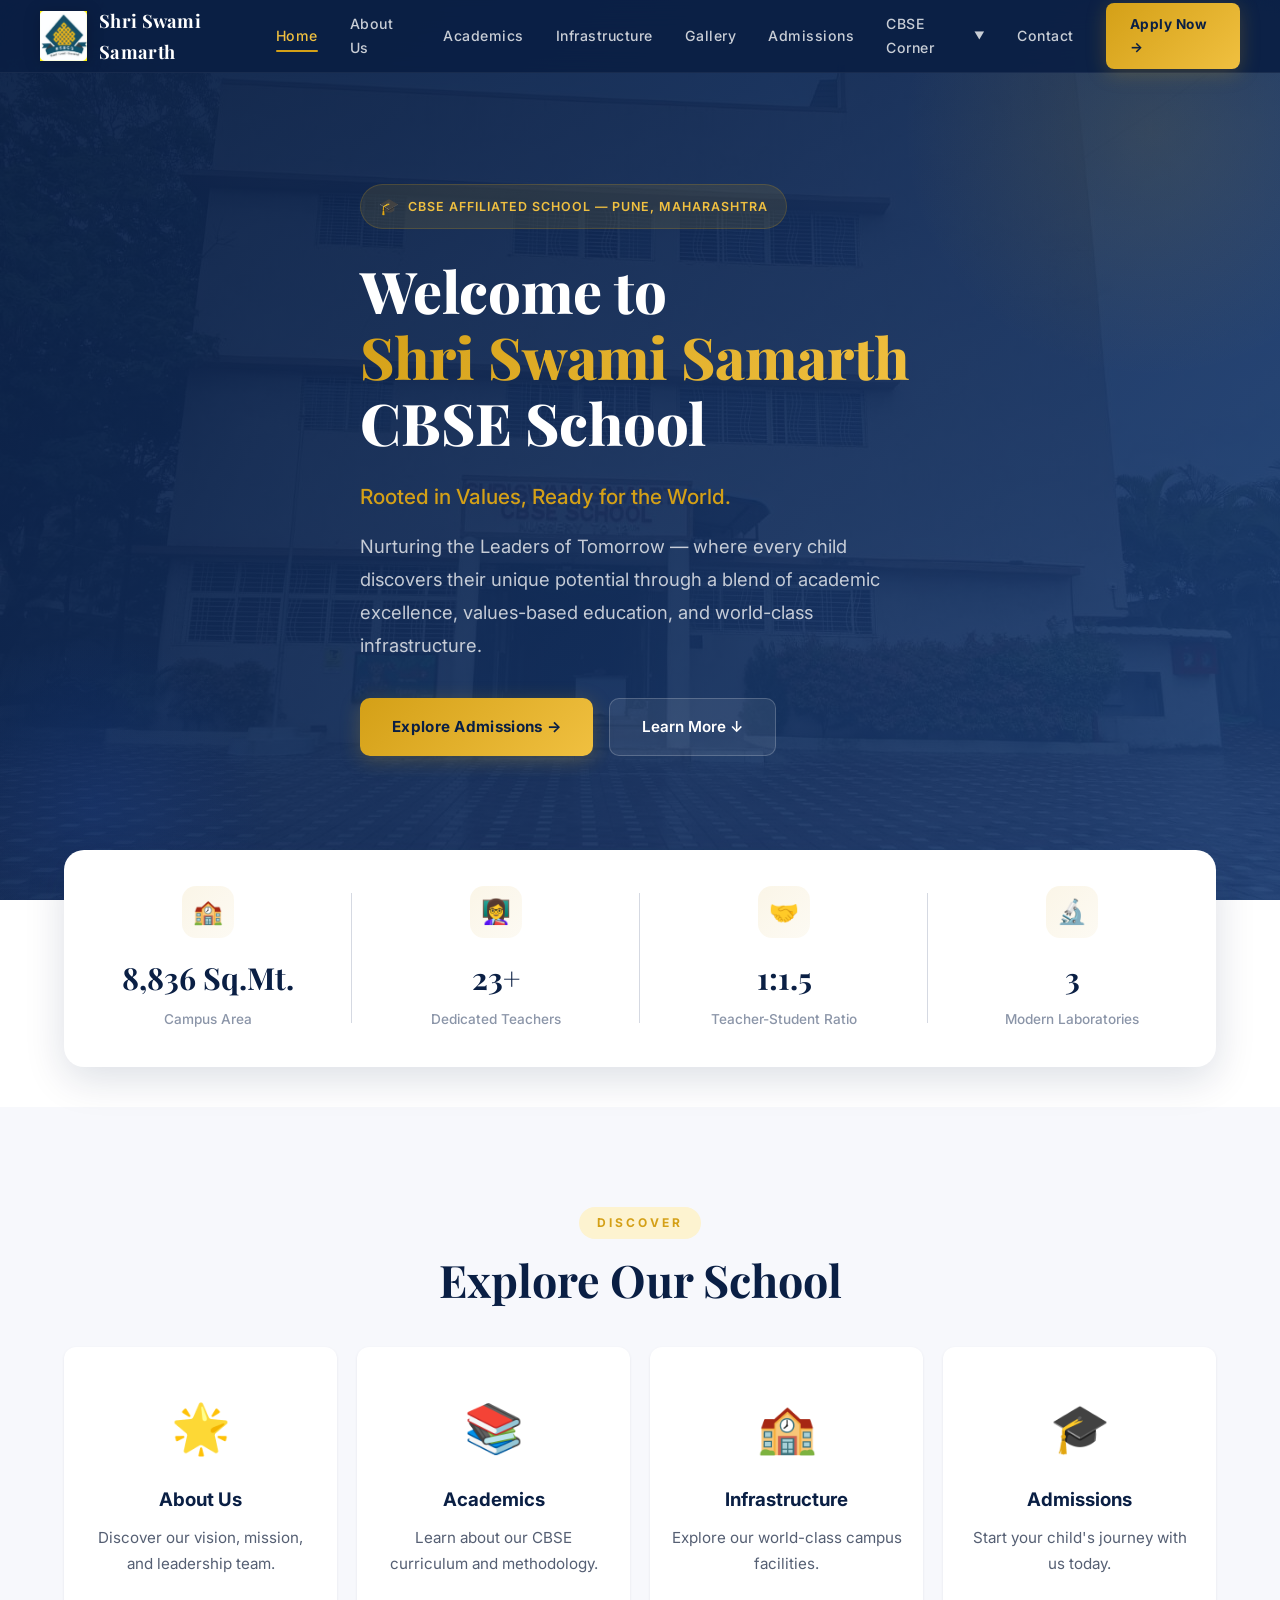
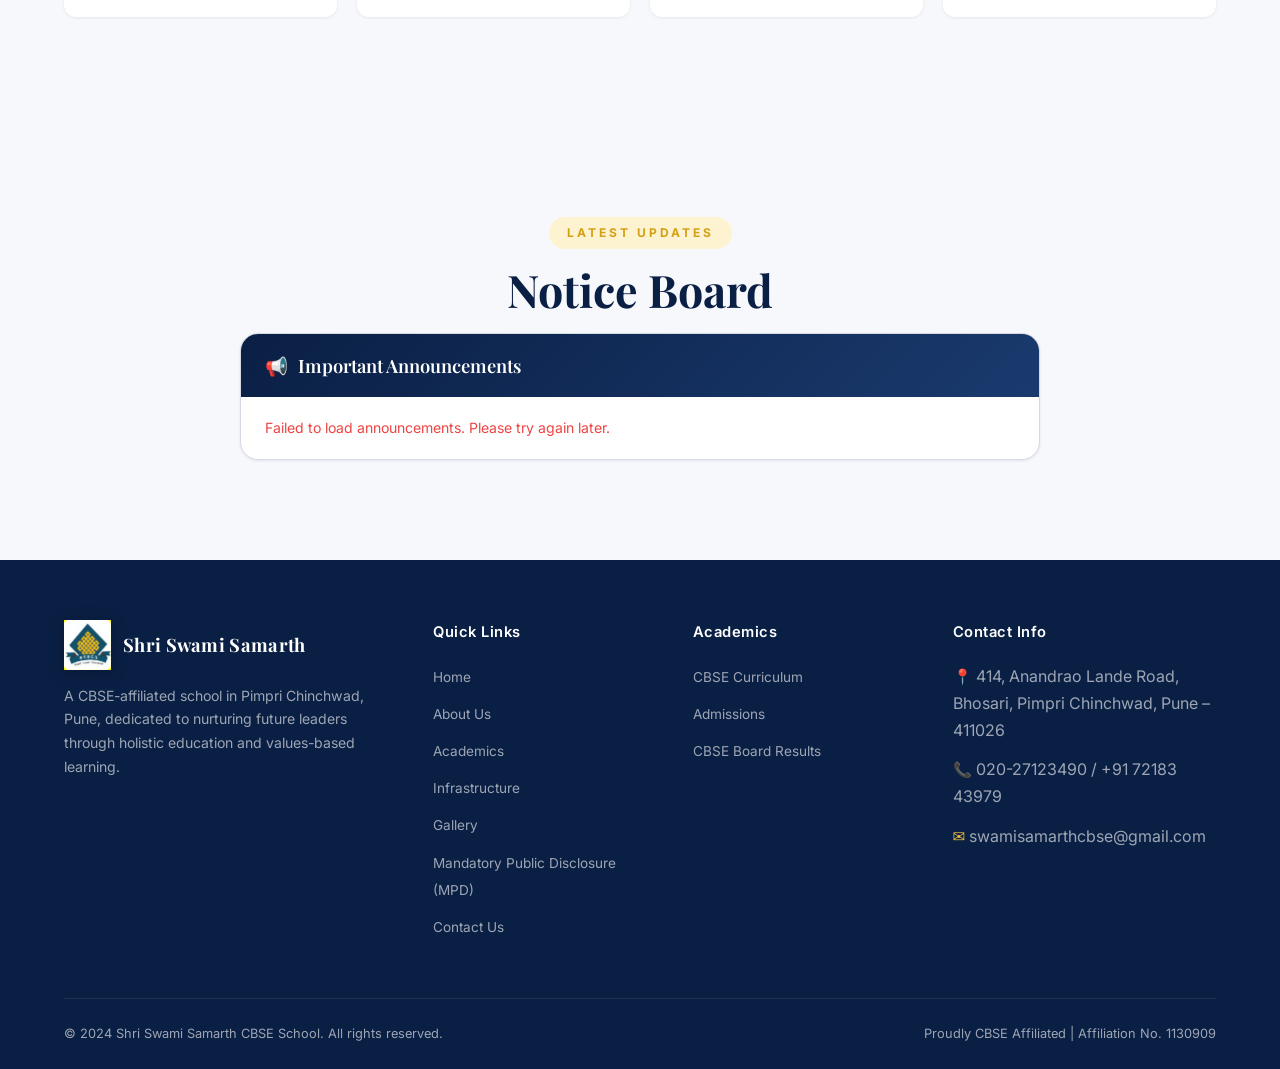
==== commit aecf1368: "Fix text visibility/contrast issue in President section and sync navbar/footer across pages" ====
--- a/index.html
+++ b/index.html
@@ -23,6 +23,7 @@
         <a href="about.html">About Us</a>
         <a href="academics.html">Academics</a>
         <a href="infrastructure.html">Infrastructure</a>
+        <a href="gallery.html">Gallery</a>
         <a href="admissions.html">Admissions</a>
         <div class="nav-dropdown">
           <a href="#" class="dropdown-trigger">CBSE Corner <span class="arrow" style="font-size: 0.65rem;">▼</span></a>
@@ -162,6 +163,7 @@
             <li><a href="about.html">About Us</a></li>
             <li><a href="academics.html">Academics</a></li>
             <li><a href="infrastructure.html">Infrastructure</a></li>
+            <li><a href="gallery.html">Gallery</a></li>
             <li><a href="disclosures.html">Mandatory Public Disclosure (MPD)</a></li>
             <li><a href="contact.html">Contact Us</a></li>
           </ul>
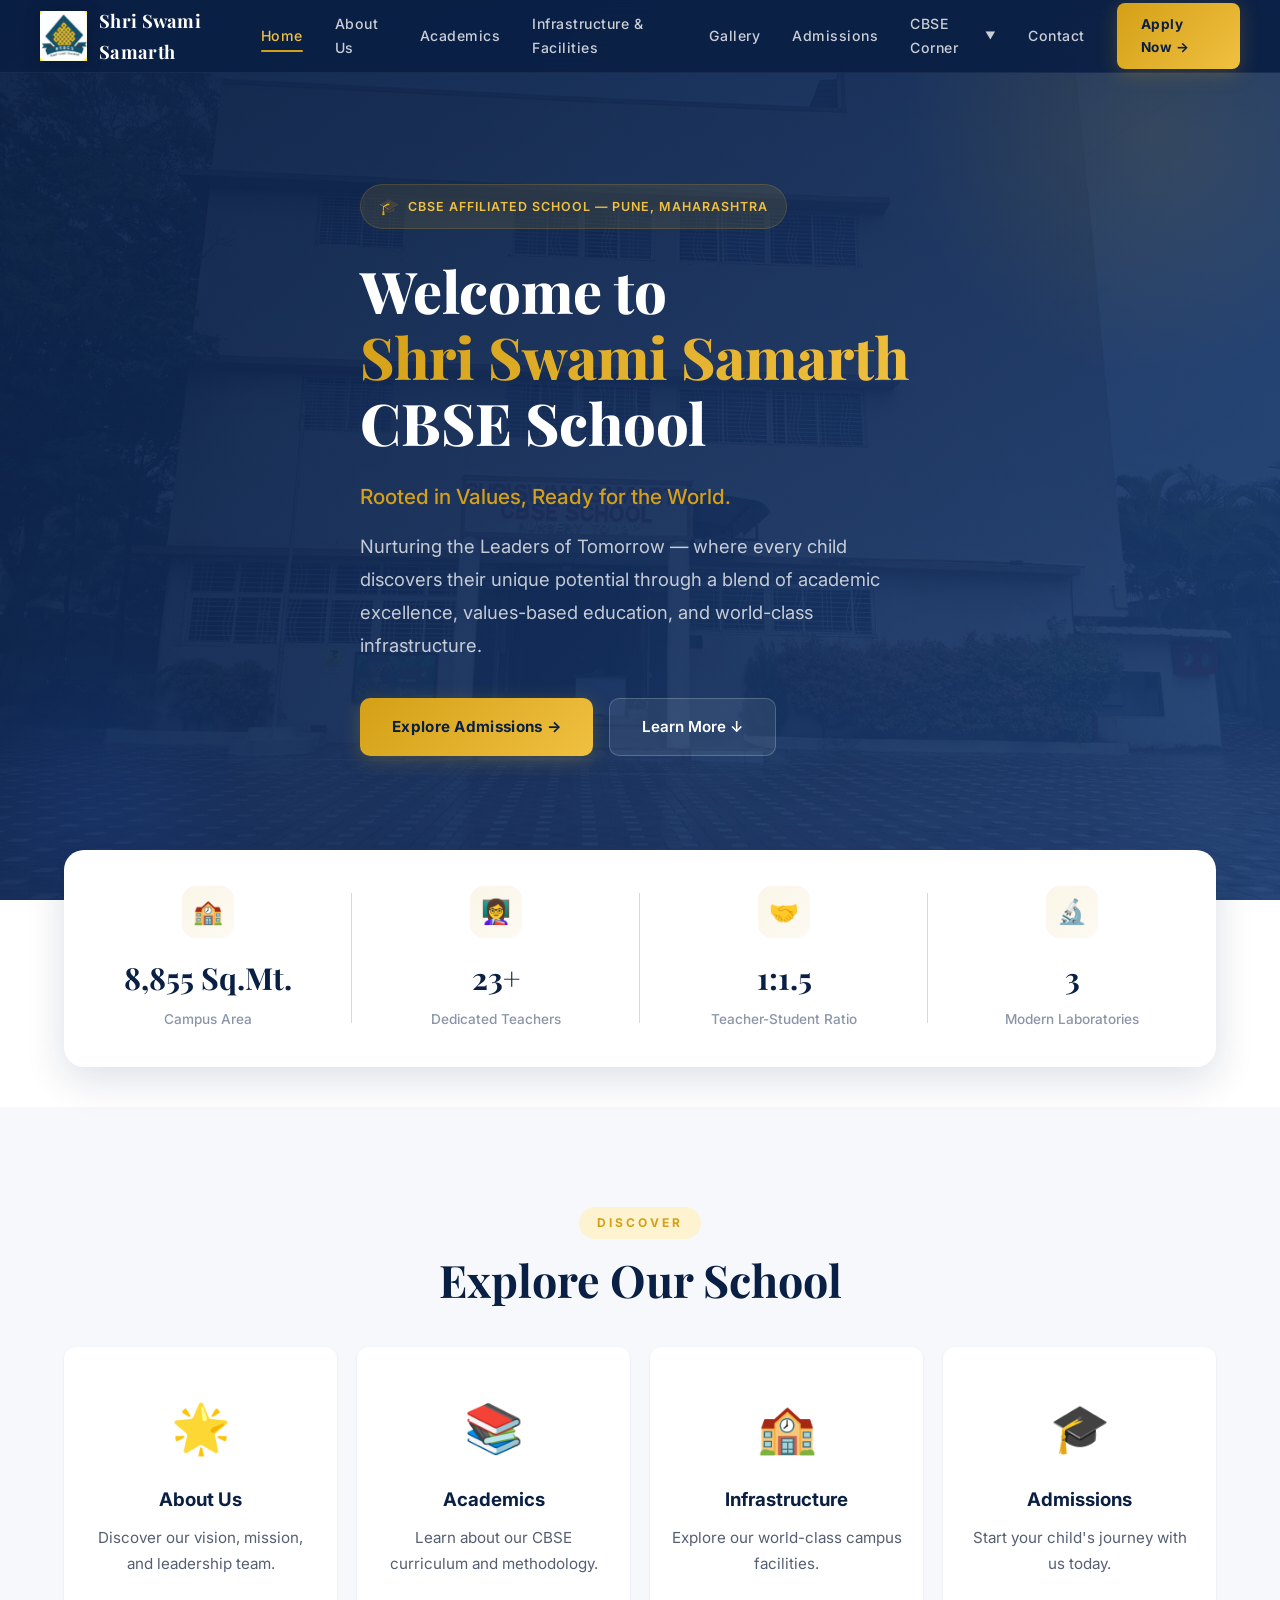
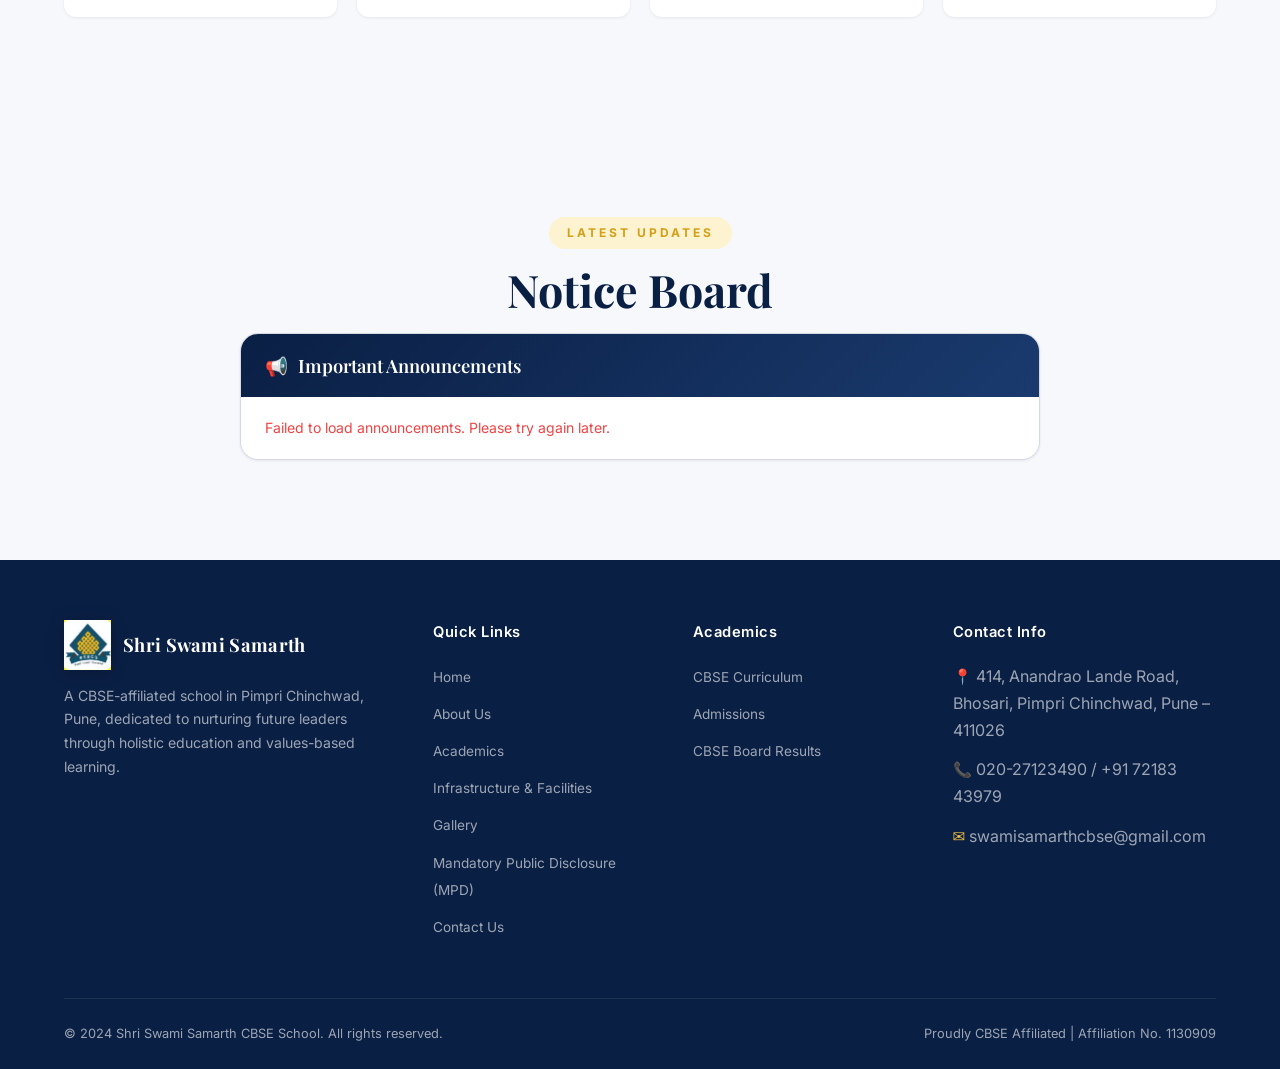
==== commit abd6ef9c: "feat: redesign infrastructure page to an immersive horizontal snap slider and rename navigation link" ====
--- a/index.html
+++ b/index.html
@@ -22,7 +22,7 @@
         <a href="index.html" class="active">Home</a>
         <a href="about.html">About Us</a>
         <a href="academics.html">Academics</a>
-        <a href="infrastructure.html">Infrastructure</a>
+        <a href="infrastructure.html">Infrastructure &amp; Facilities</a>
         <a href="gallery.html">Gallery</a>
         <a href="admissions.html">Admissions</a>
         <div class="nav-dropdown">
@@ -162,7 +162,7 @@
             <li><a href="index.html">Home</a></li>
             <li><a href="about.html">About Us</a></li>
             <li><a href="academics.html">Academics</a></li>
-            <li><a href="infrastructure.html">Infrastructure</a></li>
+            <li><a href="infrastructure.html">Infrastructure &amp; Facilities</a></li>
             <li><a href="gallery.html">Gallery</a></li>
             <li><a href="disclosures.html">Mandatory Public Disclosure (MPD)</a></li>
             <li><a href="contact.html">Contact Us</a></li>
--- a/styles.css
+++ b/styles.css
@@ -2220,4 +2220,436 @@
     height: 40px;
     font-size: 1.2rem;
   }
+}
+
+/* ===================================================================
+   PANAAH STYLED HERO - SCHOOL THEME COLORS
+   =================================================================== */
+.panaah-green-section {
+  background: var(--navy); /* Changed from green to Navy */
+  color: var(--white);
+  padding: 80px 0;
+  overflow: hidden;
+}
+
+.panaah-gold-section {
+  background: var(--gold); /* Changed from bright yellow to school Gold */
+  color: var(--navy);      /* Changed text color to Navy for contrast */
+  padding: 100px 0;
+  overflow: hidden;
+}
+
+.panaah-grid {
+  display: grid;
+  grid-template-columns: 1.15fr 1.3fr;
+  gap: 60px;
+  align-items: center;
+}
+
+@media (max-width: 991px) {
+  .panaah-grid {
+    grid-template-columns: 1fr;
+    gap: 40px;
+    text-align: center;
+  }
+}
+
+.panaah-parallelogram-wrap {
+  position: relative;
+  width: 100%;
+  max-width: 420px;
+  margin: 0 auto;
+  aspect-ratio: 16/11;
+}
+
+.panaah-parallelogram-img {
+  width: 100%;
+  height: 100%;
+  object-fit: cover;
+  clip-path: polygon(20% 0%, 100% 0%, 80% 100%, 0% 100%);
+}
+
+.panaah-svg-poly {
+  position: absolute;
+  top: -8px;
+  left: -8px;
+  width: calc(100% + 16px);
+  height: calc(100% + 16px);
+  pointer-events: none;
+  color: var(--gold); /* Changed from light green to Gold */
+}
+
+.panaah-circle-wrap {
+  position: relative;
+  width: 100%;
+  max-width: 380px;
+  margin: 0 auto;
+  aspect-ratio: 1/1;
+}
+
+.panaah-circle-img {
+  width: 100%;
+  height: 100%;
+  object-fit: cover;
+  border-radius: 50%;
+}
+
+.panaah-svg-circle {
+  position: absolute;
+  top: -15px;
+  left: -15px;
+  width: calc(100% + 30px);
+  height: calc(100% + 30px);
+  pointer-events: none;
+  color: rgba(255, 255, 255, 0.85); /* Changed from yellow to semi-transparent white */
+}
+
+.panaah-title {
+  font-size: 1.25rem;
+  font-weight: 700;
+  color: var(--white);
+  letter-spacing: 0.5px;
+  margin-bottom: 12px;
+  text-transform: uppercase;
+}
+
+.panaah-gold-section .panaah-title {
+  color: var(--navy); /* Navy title on gold background */
+}
+
+.panaah-heading {
+  font-size: clamp(2.2rem, 5vw, 3.4rem);
+  font-weight: 800;
+  line-height: 1.1;
+  margin-bottom: 24px;
+  font-family: var(--font-heading);
+  letter-spacing: -1px;
+}
+
+.panaah-green-section .panaah-heading {
+  color: var(--white);
+}
+
+.panaah-gold-section .panaah-heading {
+  color: var(--navy); /* Deep navy heading on gold background */
+}
+
+.panaah-text {
+  font-size: 1.1rem;
+  line-height: 1.8;
+  color: rgba(255, 255, 255, 0.95);
+  max-width: 580px;
+}
+
+.panaah-gold-section .panaah-text {
+  color: rgba(10, 31, 68, 0.9); /* Dark navy-light body text on gold background */
+}
+
+@media (max-width: 991px) {
+  .panaah-text {
+    margin: 0 auto;
+  }
+}
+
+/* ===================================================================
+   HORIZONTAL SCROLL SNAP SLIDER (INFRASTRUCTURE)
+   =================================================================== */
+.slider-container-wrap {
+  position: relative;
+  max-width: 1200px;
+  margin: 0 auto;
+  padding: 0 40px;
+}
+
+.snap-slider-track {
+  display: flex;
+  overflow-x: auto;
+  scroll-snap-type: x mandatory;
+  scroll-behavior: smooth;
+  gap: 24px;
+  padding: 24px 8px 48px;
+  -webkit-overflow-scrolling: touch;
+  scrollbar-width: none; /* Firefox */
+}
+
+.snap-slider-track::-webkit-scrollbar {
+  display: none; /* Chrome, Safari, Opera */
+}
+
+.snap-slider-card {
+  flex: 0 0 360px;
+  scroll-snap-align: start;
+  background: var(--white);
+  border-radius: 16px;
+  overflow: hidden;
+  box-shadow: var(--shadow-sm);
+  border: 1px solid var(--gray-100);
+  transition: transform 0.35s var(--ease), box-shadow 0.35s var(--ease);
+  display: flex;
+  flex-direction: column;
+}
+
+.snap-slider-card:hover {
+  transform: translateY(-6px);
+  box-shadow: var(--shadow-md);
+}
+
+.slider-img-placeholder {
+  width: 100%;
+  aspect-ratio: 16/10;
+  background: linear-gradient(135deg, var(--navy), var(--royal));
+  display: flex;
+  align-items: center;
+  justify-content: center;
+  position: relative;
+  overflow: hidden;
+  color: var(--gold-light);
+}
+
+.slider-img-placeholder span {
+  font-size: 3rem;
+  z-index: 1;
+}
+
+.slider-img-placeholder::after {
+  content: 'Photo Coming Soon';
+  position: absolute;
+  bottom: 12px;
+  right: 12px;
+  font-size: 0.7rem;
+  color: rgba(255, 255, 255, 0.4);
+  font-weight: 600;
+  letter-spacing: 1px;
+  text-transform: uppercase;
+}
+
+.slider-img {
+  position: absolute;
+  inset: 0;
+  width: 100%;
+  height: 100%;
+  object-fit: cover;
+  z-index: 2;
+}
+
+.slider-card-body {
+  padding: 28px 24px;
+  flex-grow: 1;
+  display: flex;
+  flex-direction: column;
+}
+
+.slider-card-body h3 {
+  font-size: 1.25rem;
+  color: var(--navy);
+  margin-bottom: 12px;
+  font-weight: 600;
+}
+
+.slider-card-body p {
+  font-size: 0.9rem;
+  color: var(--gray-600);
+  line-height: 1.6;
+}
+
+/* Slider buttons */
+.slider-arrow-btn {
+  position: absolute;
+  top: 45%;
+  transform: translateY(-50%);
+  width: 48px;
+  height: 48px;
+  border-radius: 50%;
+  background: var(--white);
+  border: 1px solid var(--gray-200);
+  color: var(--navy);
+  box-shadow: var(--shadow-sm);
+  display: flex;
+  align-items: center;
+  justify-content: center;
+  cursor: pointer;
+  z-index: 10;
+  font-size: 0.9rem;
+  transition: background 0.3s, color 0.3s, transform 0.3s, box-shadow 0.3s;
+}
+
+.slider-arrow-btn:hover {
+  background: var(--navy);
+  color: var(--white);
+  box-shadow: var(--shadow-md);
+  border-color: var(--navy);
+}
+
+.slider-arrow-btn.prev-btn {
+  left: -15px;
+}
+
+.slider-arrow-btn.next-btn {
+  right: -15px;
+}
+
+.slider-arrow-btn:active {
+  transform: translateY(-50%) scale(0.95);
+}
+
+@media (max-width: 768px) {
+  .slider-container-wrap {
+    padding: 0 12px;
+  }
+  .snap-slider-card {
+    flex: 0 0 300px;
+  }
+  .slider-arrow-btn {
+    display: none; /* Hide on mobile for touch swipe */
+  }
+}
+
+/* ===================================================================
+   IMMERSIVE HORIZONTAL SLIDER
+   =================================================================== */
+.immersive-viewport {
+  width: 100vw;
+  height: 100vh;
+  /* Accommodate the fixed navbar padding */
+  padding-top: 80px; 
+  display: flex;
+  overflow-x: auto;
+  overflow-y: hidden;
+  scroll-snap-type: x mandatory;
+  scroll-behavior: smooth;
+  background: var(--navy);
+  position: relative;
+  /* Hide scrollbar */
+  scrollbar-width: none; /* Firefox */
+}
+.immersive-viewport::-webkit-scrollbar {
+  display: none; /* Chrome/Safari */
+}
+
+.immersive-slide {
+  flex: 0 0 100vw;
+  width: 100vw;
+  height: calc(100vh - 80px);
+  scroll-snap-align: start;
+  display: flex;
+  overflow: hidden;
+}
+
+.immersive-content {
+  width: 40%;
+  height: 100%;
+  background: var(--navy);
+  color: var(--white);
+  display: flex;
+  align-items: center;
+  padding: 0 5rem;
+  position: relative;
+}
+
+.content-inner {
+  max-width: 550px;
+}
+
+.slide-number {
+  display: block;
+  font-family: var(--font-heading);
+  font-size: 6rem;
+  font-weight: 700;
+  color: rgba(255, 255, 255, 0.05);
+  margin-bottom: -1.2rem;
+  line-height: 1;
+  transform: translateX(-10px);
+}
+
+.immersive-content h2 {
+  font-size: 3.5rem;
+  color: var(--gold);
+  margin-bottom: 1.5rem;
+  line-height: 1.1;
+  font-weight: 700;
+}
+
+.immersive-content p {
+  font-size: 1.1rem;
+  line-height: 1.7;
+  color: rgba(255, 255, 255, 0.85);
+  font-family: var(--font-body);
+}
+
+.immersive-image-pane {
+  width: 60%;
+  height: 100%;
+  position: relative;
+  background: var(--gray-800);
+  overflow: hidden;
+}
+
+.immersive-img {
+  width: 100%;
+  height: 100%;
+  object-fit: cover;
+  transition: transform 0.8s var(--ease);
+}
+
+.immersive-slide:hover .immersive-img {
+  transform: scale(1.04);
+}
+
+/* Image Placeholder for before upload */
+.image-placeholder {
+  position: absolute;
+  top: 0; left: 0; right: 0; bottom: 0;
+  display: flex;
+  flex-direction: column;
+  justify-content: center;
+  align-items: center;
+  text-align: center;
+  color: rgba(255,255,255,0.4);
+  font-size: 1.2rem;
+  background: linear-gradient(135deg, rgba(10,31,68,0.9), rgba(10,31,68,0.5));
+}
+
+.image-placeholder span {
+  font-size: 5rem;
+  margin-bottom: 1rem;
+  opacity: 0.5;
+}
+
+@media (max-width: 1200px) {
+  .immersive-content {
+    padding: 0 3rem;
+  }
+  .immersive-content h2 {
+    font-size: 2.8rem;
+  }
+}
+
+@media (max-width: 992px) {
+  .immersive-slide {
+    flex-direction: column;
+  }
+  .immersive-content {
+    width: 100%;
+    height: 55%;
+    padding: 2rem;
+    align-items: flex-start;
+    justify-content: center;
+  }
+  .immersive-image-pane {
+    width: 100%;
+    height: 45%;
+  }
+  .slide-number {
+    font-size: 3.5rem;
+    margin-bottom: -0.5rem;
+    transform: none;
+  }
+  .immersive-content h2 {
+    font-size: 2.2rem;
+    margin-bottom: 1rem;
+  }
+  .immersive-content p {
+    font-size: 0.95rem;
+    line-height: 1.5;
+  }
 }
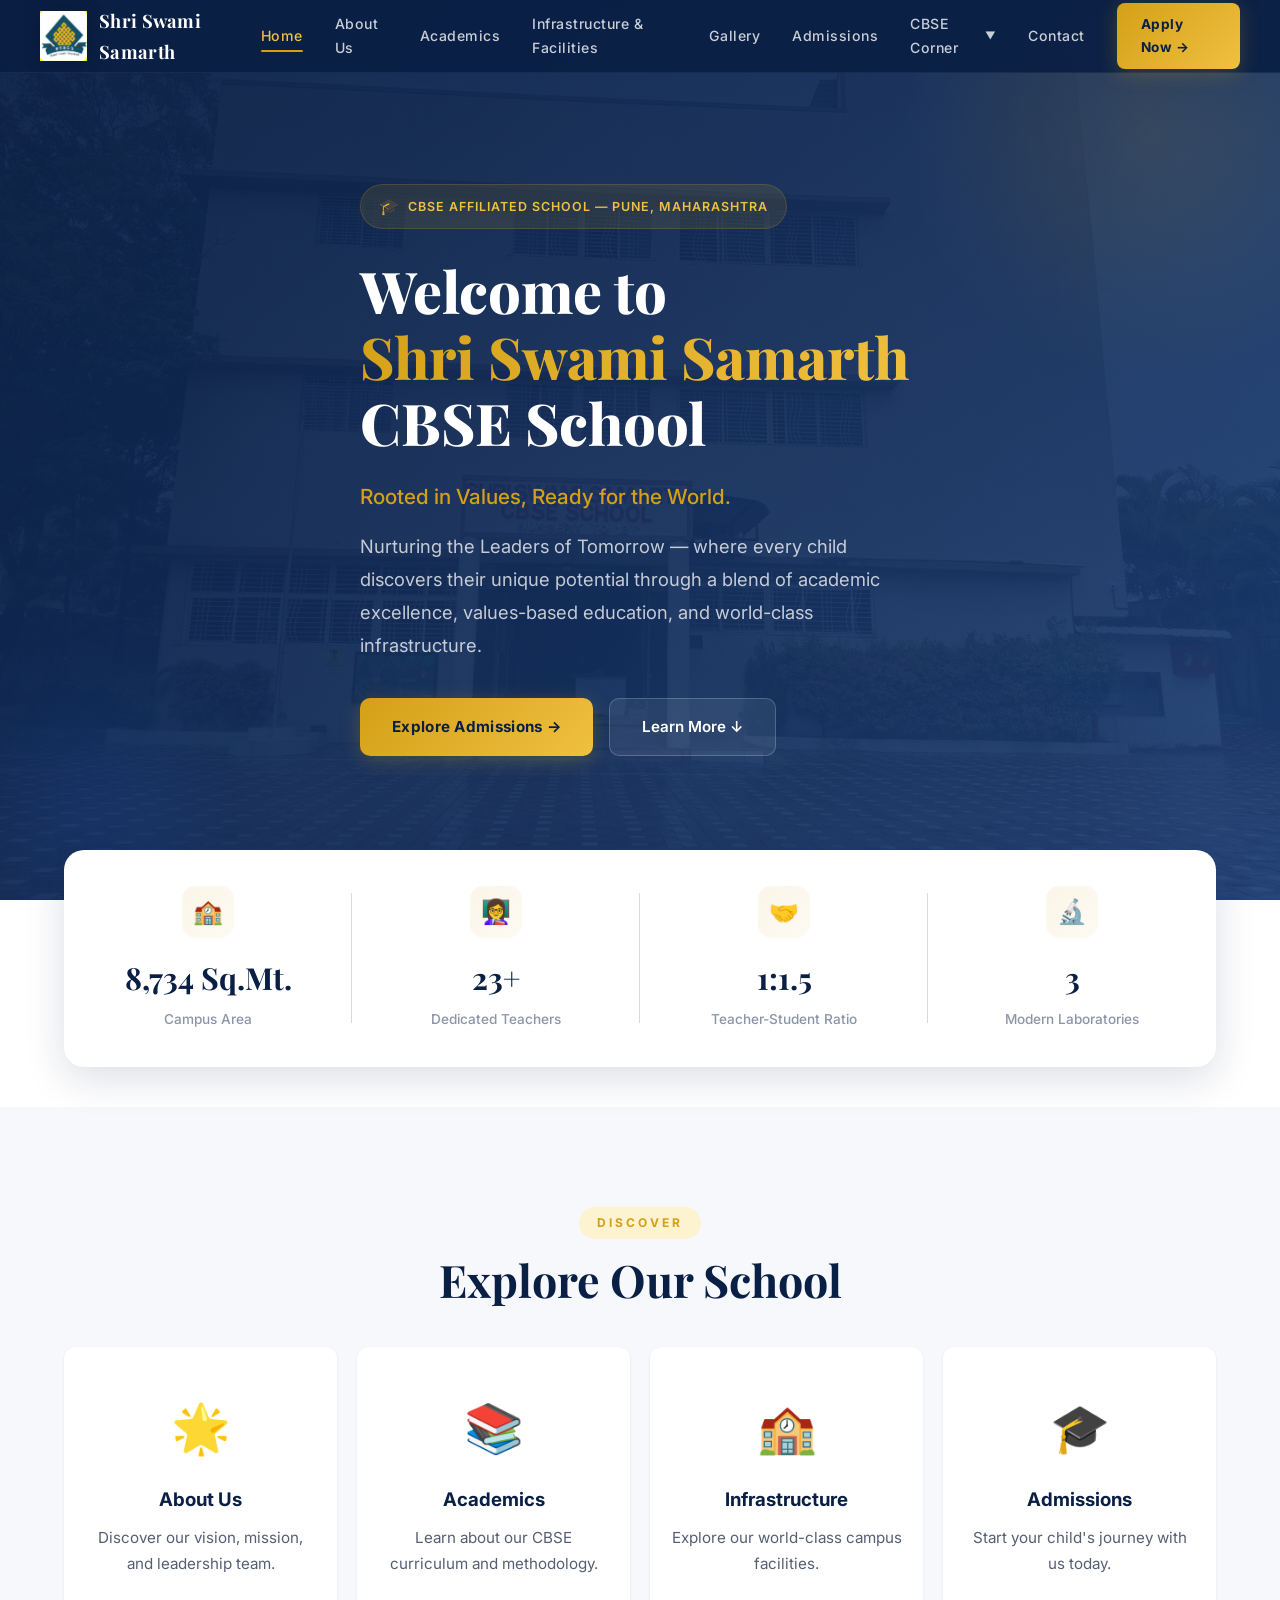
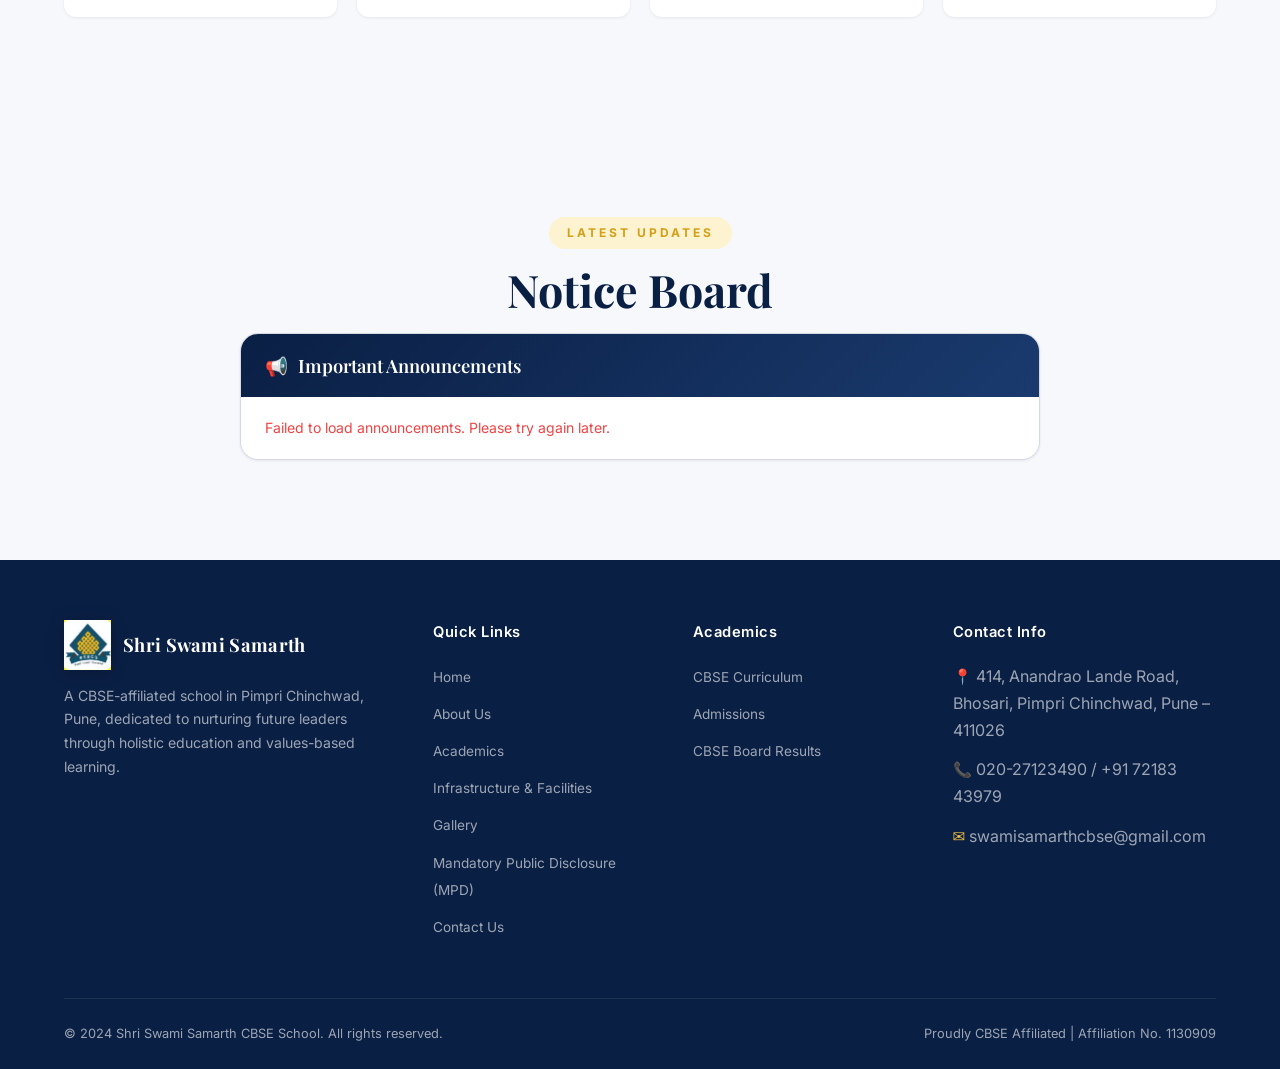
==== commit a4e0e21b: "feat: remove .html extensions from all internal links for clean URLs" ====
--- a/index.html
+++ b/index.html
@@ -14,26 +14,26 @@
   <!-- ======================== NAVIGATION ======================== -->
   <nav class="navbar" id="navbar">
     <div class="nav-inner">
-      <a href="index.html" class="nav-logo">
+      <a href="/" class="nav-logo">
         <img src="images/logo.png" alt="Shri Swami Samarth Logo" class="logo-img">
         <span>Shri Swami Samarth</span>
       </a>
       <div class="nav-links" id="navLinks">
-        <a href="index.html" class="active">Home</a>
-        <a href="about.html">About Us</a>
-        <a href="academics.html">Academics</a>
-        <a href="infrastructure.html">Infrastructure &amp; Facilities</a>
-        <a href="gallery.html">Gallery</a>
-        <a href="admissions.html">Admissions</a>
+        <a href="/" class="active">Home</a>
+        <a href="about">About Us</a>
+        <a href="academics">Academics</a>
+        <a href="infrastructure">Infrastructure &amp; Facilities</a>
+        <a href="gallery">Gallery</a>
+        <a href="admissions">Admissions</a>
         <div class="nav-dropdown">
           <a href="#" class="dropdown-trigger">CBSE Corner <span class="arrow" style="font-size: 0.65rem;">▼</span></a>
           <div class="dropdown-menu">
-            <a href="disclosures.html">Mandatory Public Disclosure</a>
-            <a href="comprehensive-info.html">Comprehensive Information</a>
-          </div>
-        </div>
-        <a href="contact.html">Contact</a>
-        <a href="admissions.html" class="nav-cta">Apply Now →</a>
+            <a href="disclosures">Mandatory Public Disclosure</a>
+            <a href="comprehensive-info">Comprehensive Information</a>
+          </div>
+        </div>
+        <a href="contact">Contact</a>
+        <a href="admissions" class="nav-cta">Apply Now →</a>
       </div>
       <div class="hamburger" id="hamburger">
         <span></span><span></span><span></span>
@@ -60,8 +60,8 @@
       <p>Nurturing the Leaders of Tomorrow — where every child discovers their unique potential through a blend of
         academic excellence, values-based education, and world-class infrastructure.</p>
       <div class="hero-btns">
-        <a href="admissions.html" class="btn-primary">Explore Admissions →</a>
-        <a href="about.html" class="btn-outline">Learn More ↓</a>
+        <a href="admissions" class="btn-primary">Explore Admissions →</a>
+        <a href="about" class="btn-outline">Learn More ↓</a>
       </div>
     </div>
   </section>
@@ -102,22 +102,22 @@
         <h2 class="section-title">Explore Our School</h2>
       </div>
       <div class="grid" style="display: grid; grid-template-columns: repeat(auto-fit, minmax(250px, 1fr)); gap: 20px; margin-top: 40px;">
-        <a href="about.html" class="card reveal" style="text-align: center; padding: 40px 20px; background: white; border-radius: 12px; box-shadow: var(--shadow-sm); text-decoration: none; color: inherit; transition: transform 0.3s ease;">
+        <a href="about" class="card reveal" style="text-align: center; padding: 40px 20px; background: white; border-radius: 12px; box-shadow: var(--shadow-sm); text-decoration: none; color: inherit; transition: transform 0.3s ease;">
           <div style="font-size: 3rem; margin-bottom: 15px;">🌟</div>
           <h3 style="color: var(--navy); margin-bottom: 10px;">About Us</h3>
           <p style="color: var(--gray-600); font-size: 0.95rem;">Discover our vision, mission, and leadership team.</p>
         </a>
-        <a href="academics.html" class="card reveal" style="text-align: center; padding: 40px 20px; background: white; border-radius: 12px; box-shadow: var(--shadow-sm); text-decoration: none; color: inherit; transition: transform 0.3s ease;">
+        <a href="academics" class="card reveal" style="text-align: center; padding: 40px 20px; background: white; border-radius: 12px; box-shadow: var(--shadow-sm); text-decoration: none; color: inherit; transition: transform 0.3s ease;">
           <div style="font-size: 3rem; margin-bottom: 15px;">📚</div>
           <h3 style="color: var(--navy); margin-bottom: 10px;">Academics</h3>
           <p style="color: var(--gray-600); font-size: 0.95rem;">Learn about our CBSE curriculum and methodology.</p>
         </a>
-        <a href="infrastructure.html" class="card reveal" style="text-align: center; padding: 40px 20px; background: white; border-radius: 12px; box-shadow: var(--shadow-sm); text-decoration: none; color: inherit; transition: transform 0.3s ease;">
+        <a href="infrastructure" class="card reveal" style="text-align: center; padding: 40px 20px; background: white; border-radius: 12px; box-shadow: var(--shadow-sm); text-decoration: none; color: inherit; transition: transform 0.3s ease;">
           <div style="font-size: 3rem; margin-bottom: 15px;">🏫</div>
           <h3 style="color: var(--navy); margin-bottom: 10px;">Infrastructure</h3>
           <p style="color: var(--gray-600); font-size: 0.95rem;">Explore our world-class campus facilities.</p>
         </a>
-        <a href="admissions.html" class="card reveal" style="text-align: center; padding: 40px 20px; background: white; border-radius: 12px; box-shadow: var(--shadow-sm); text-decoration: none; color: inherit; transition: transform 0.3s ease;">
+        <a href="admissions" class="card reveal" style="text-align: center; padding: 40px 20px; background: white; border-radius: 12px; box-shadow: var(--shadow-sm); text-decoration: none; color: inherit; transition: transform 0.3s ease;">
           <div style="font-size: 3rem; margin-bottom: 15px;">🎓</div>
           <h3 style="color: var(--navy); margin-bottom: 10px;">Admissions</h3>
           <p style="color: var(--gray-600); font-size: 0.95rem;">Start your child's journey with us today.</p>
@@ -150,7 +150,7 @@
     <div class="container">
       <div class="footer-grid">
         <div class="footer-brand">
-          <a href="index.html" class="nav-logo footer-logo">
+          <a href="/" class="nav-logo footer-logo">
             <img src="images/logo.png" alt="Shri Swami Samarth Logo" class="logo-img">
             <span class="footer-logo-text">Shri Swami Samarth</span>
           </a>
@@ -159,21 +159,21 @@
         <div>
           <h4>Quick Links</h4>
           <ul>
-            <li><a href="index.html">Home</a></li>
-            <li><a href="about.html">About Us</a></li>
-            <li><a href="academics.html">Academics</a></li>
-            <li><a href="infrastructure.html">Infrastructure &amp; Facilities</a></li>
-            <li><a href="gallery.html">Gallery</a></li>
-            <li><a href="disclosures.html">Mandatory Public Disclosure (MPD)</a></li>
-            <li><a href="contact.html">Contact Us</a></li>
+            <li><a href="/">Home</a></li>
+            <li><a href="about">About Us</a></li>
+            <li><a href="academics">Academics</a></li>
+            <li><a href="infrastructure">Infrastructure &amp; Facilities</a></li>
+            <li><a href="gallery">Gallery</a></li>
+            <li><a href="disclosures">Mandatory Public Disclosure (MPD)</a></li>
+            <li><a href="contact">Contact Us</a></li>
           </ul>
         </div>
         <div>
           <h4>Academics</h4>
           <ul>
-            <li><a href="academics.html">CBSE Curriculum</a></li>
-            <li><a href="admissions.html">Admissions</a></li>
-            <li><a href="disclosures.html#result">CBSE Board Results</a></li>
+            <li><a href="academics">CBSE Curriculum</a></li>
+            <li><a href="admissions">Admissions</a></li>
+            <li><a href="disclosures#result">CBSE Board Results</a></li>
           </ul>
         </div>
         <div>
--- a/styles.css
+++ b/styles.css
@@ -2546,6 +2546,19 @@
   position: relative;
 }
 
+.immersive-content.full-width {
+  width: 100%;
+  justify-content: center;
+  text-align: center;
+}
+
+.immersive-content.full-width .content-inner {
+  max-width: 800px;
+  display: flex;
+  flex-direction: column;
+  align-items: center;
+}
+
 .content-inner {
   max-width: 550px;
 }
@@ -2630,14 +2643,15 @@
   }
   .immersive-content {
     width: 100%;
-    height: 55%;
+    height: 60%;
     padding: 2rem;
     align-items: flex-start;
-    justify-content: center;
+    justify-content: flex-start;
+    overflow-y: auto; /* Allow scrolling if text is too long */
   }
   .immersive-image-pane {
     width: 100%;
-    height: 45%;
+    height: 40%;
   }
   .slide-number {
     font-size: 3.5rem;
